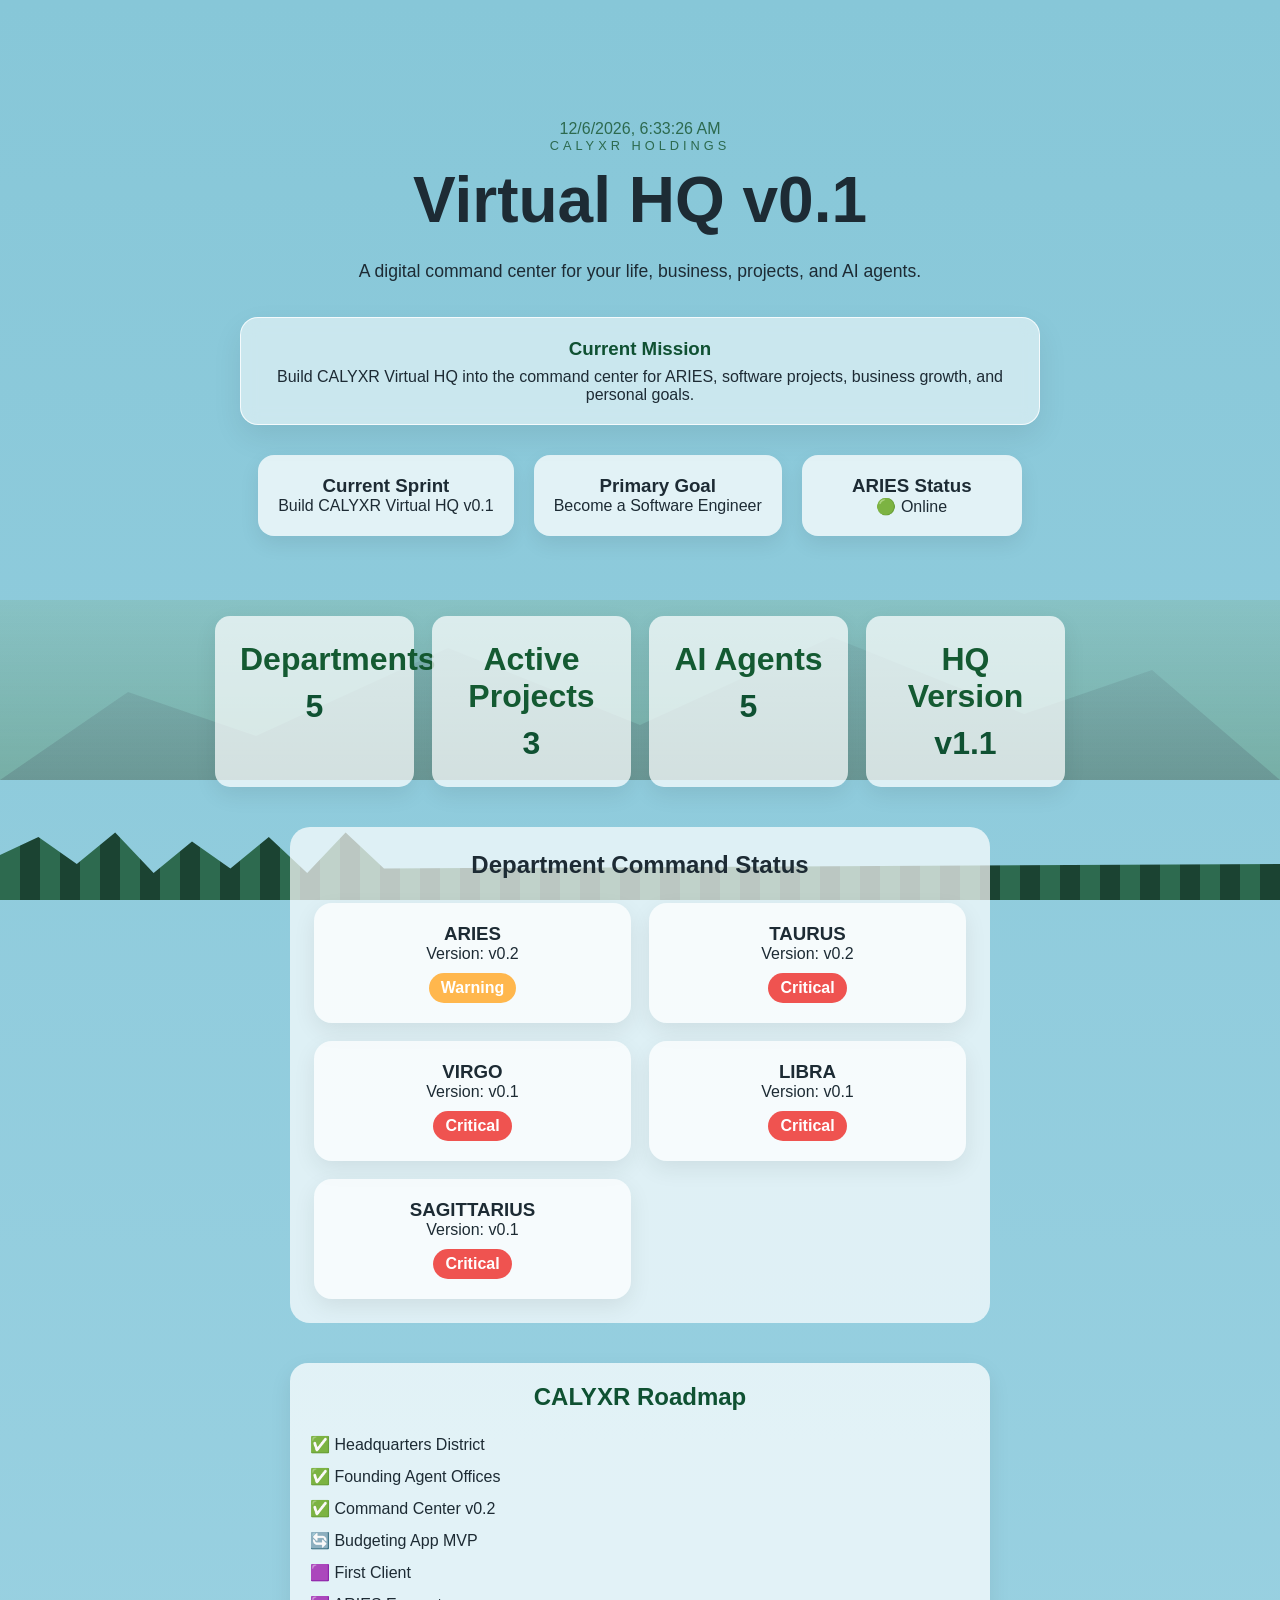
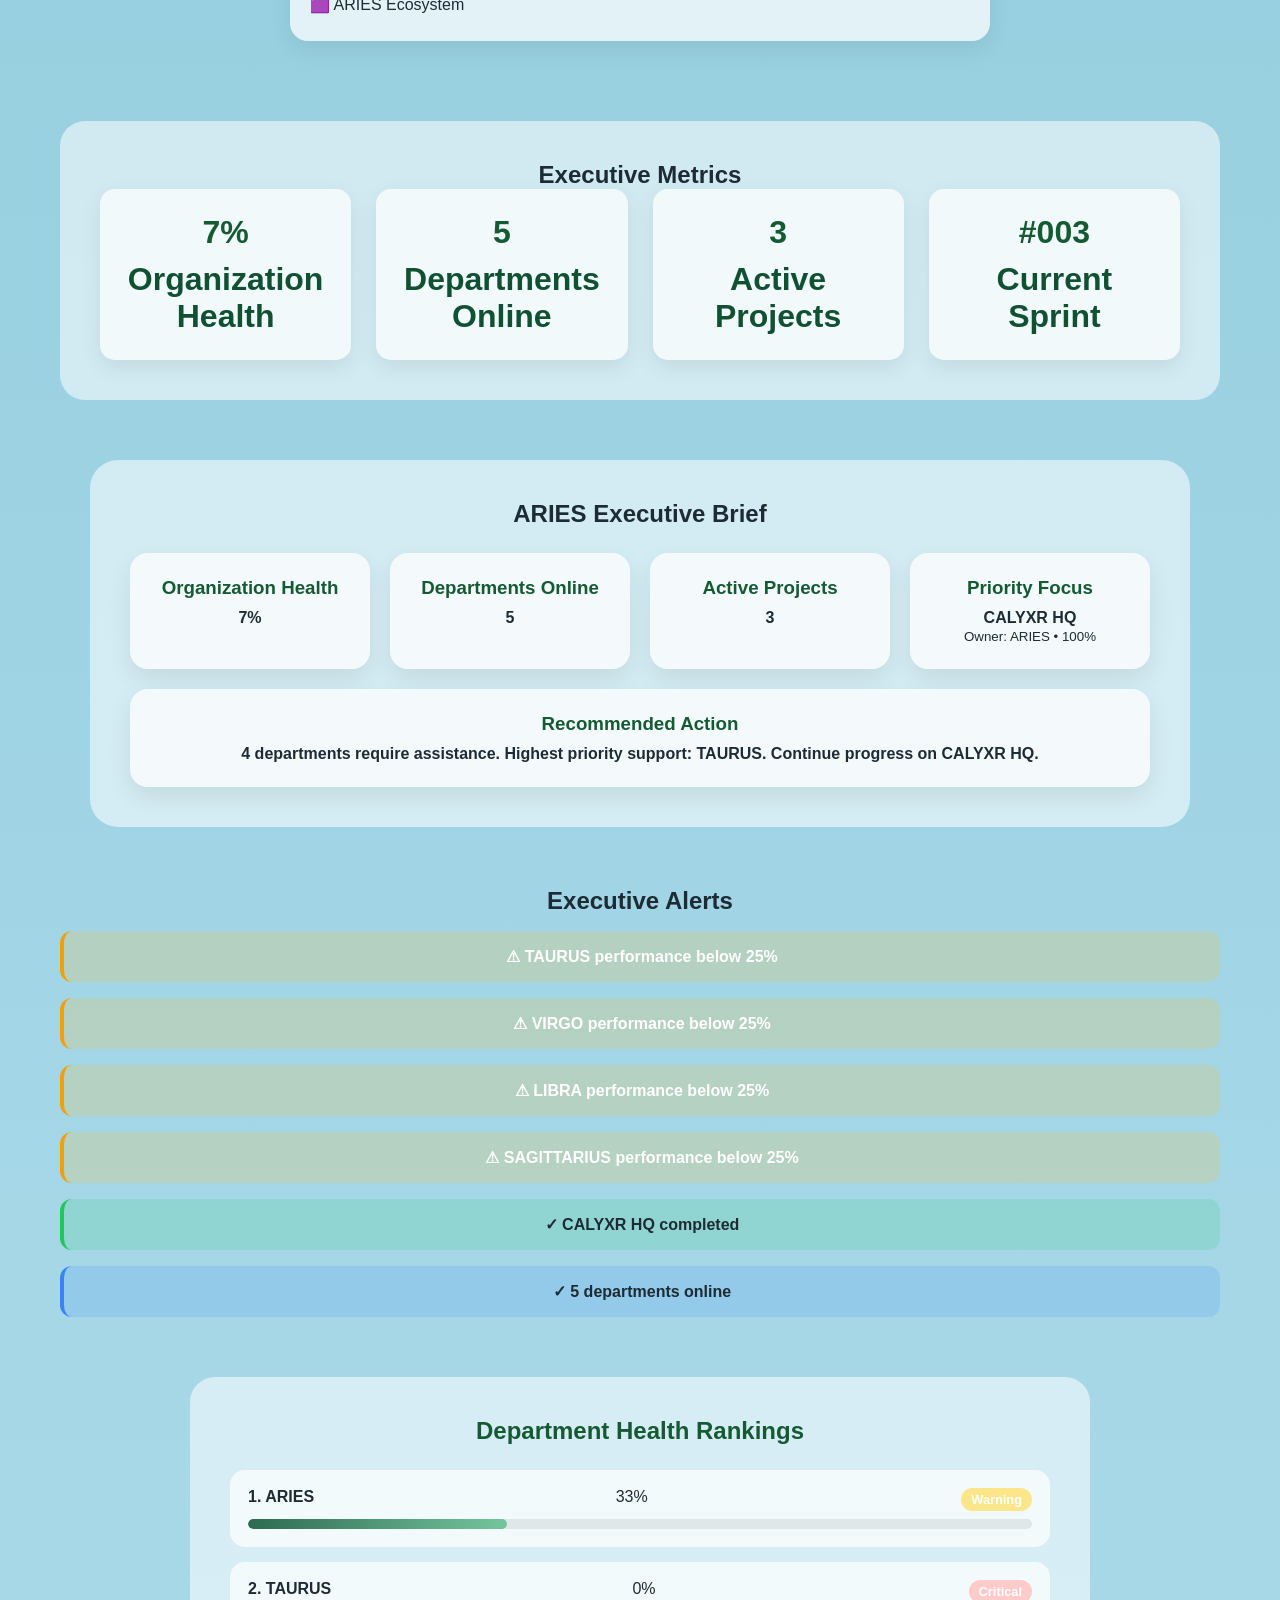
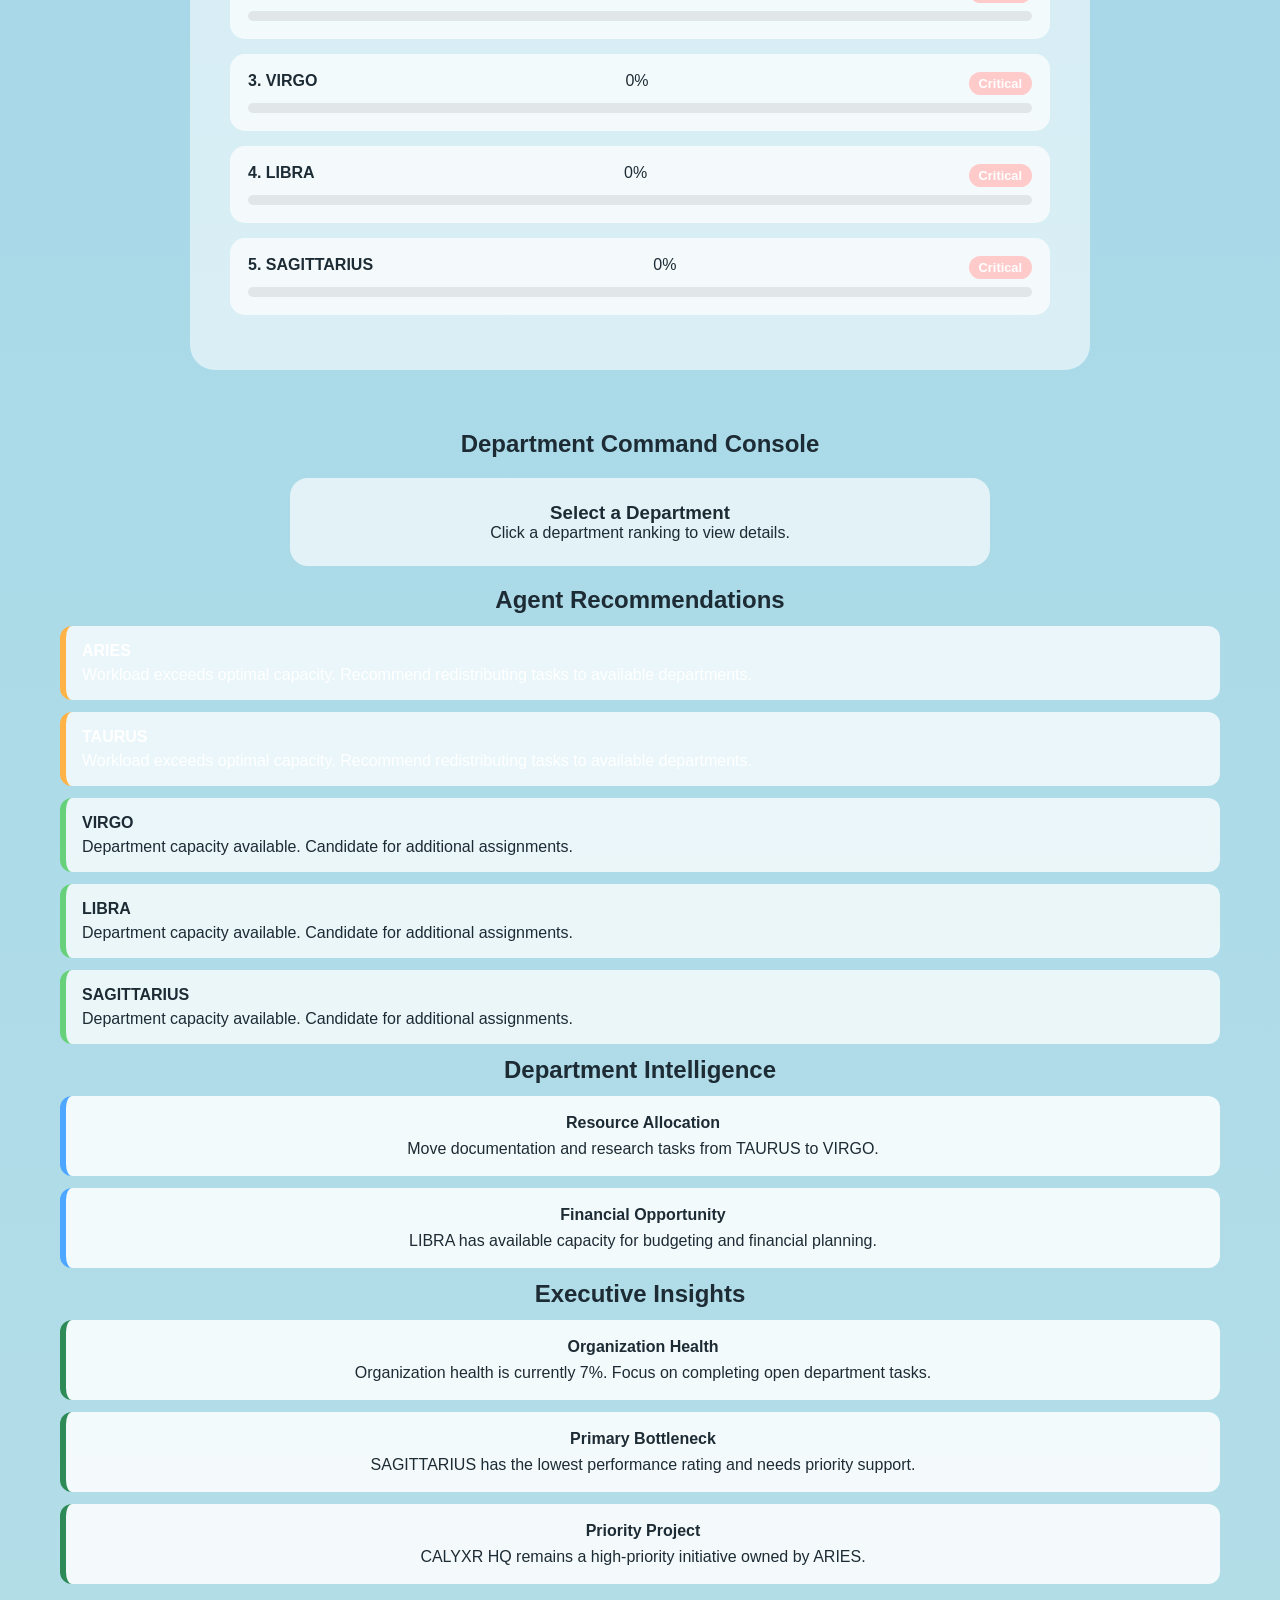
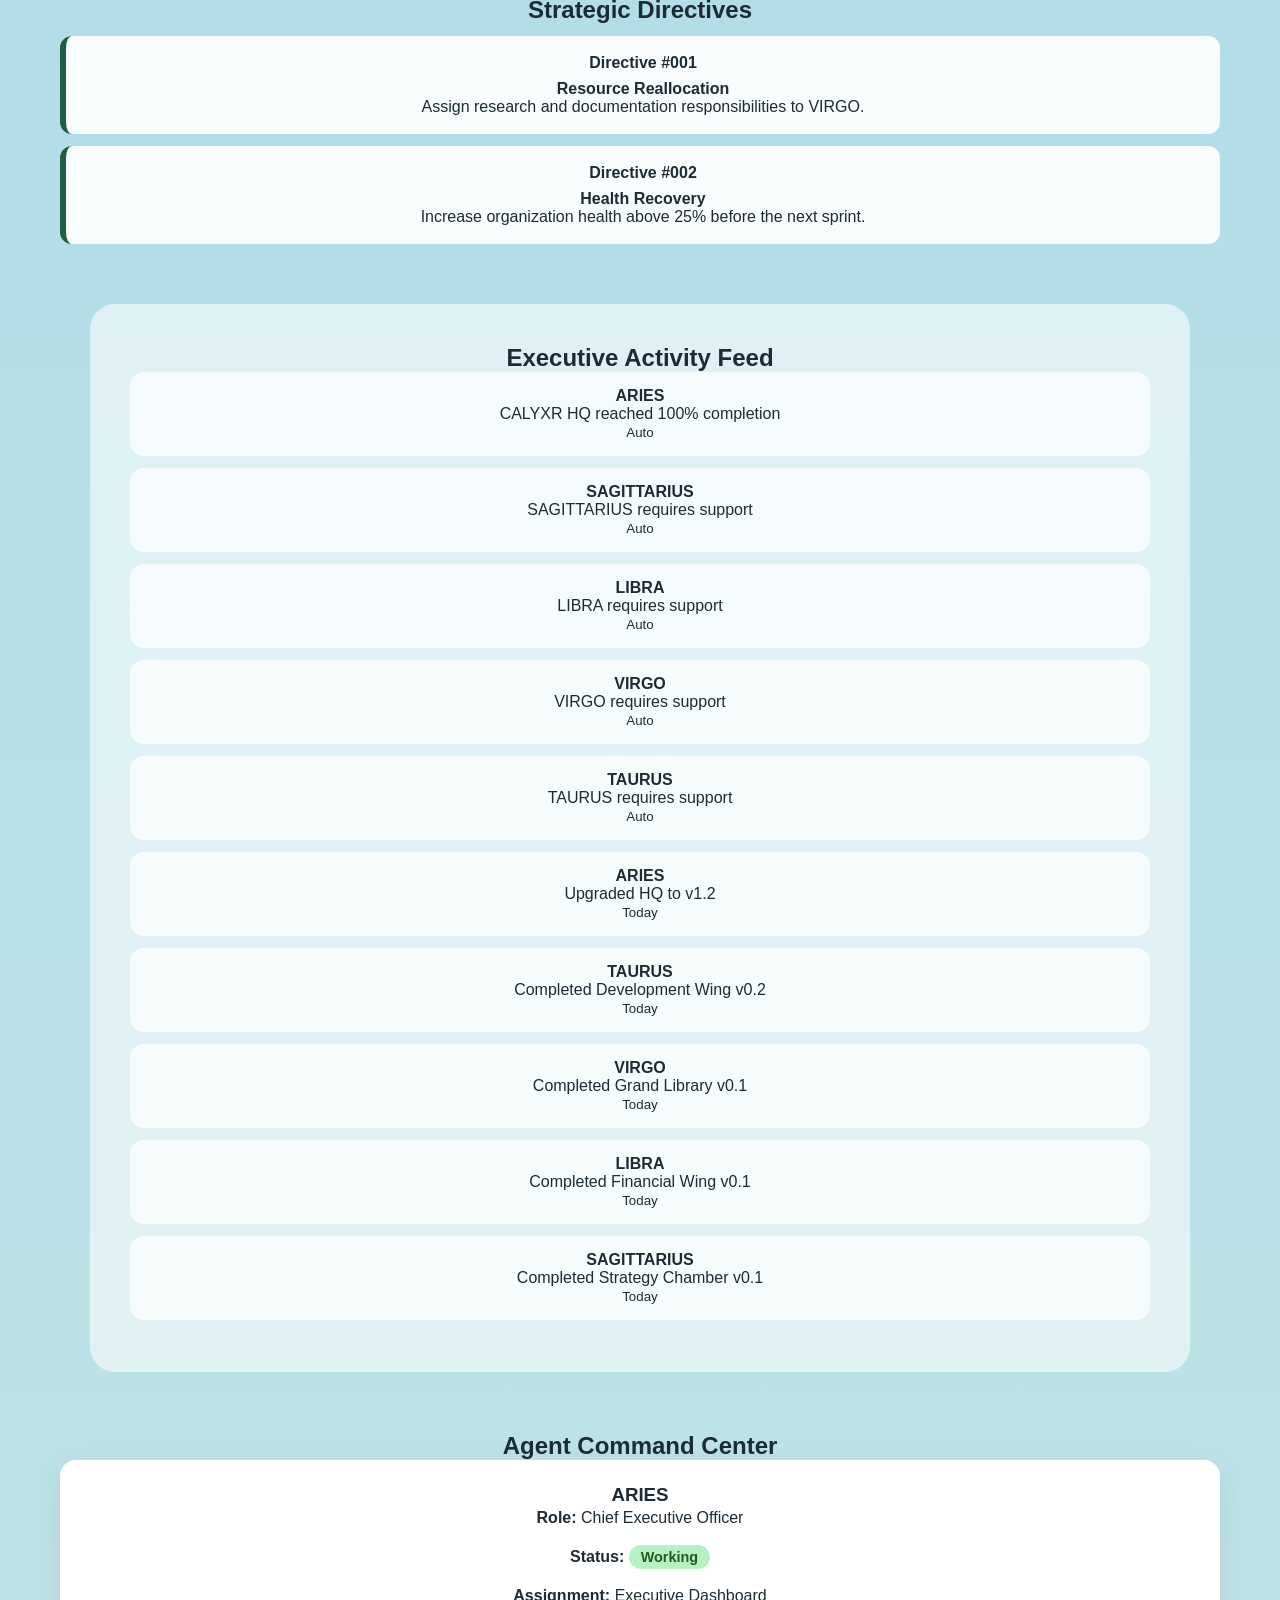
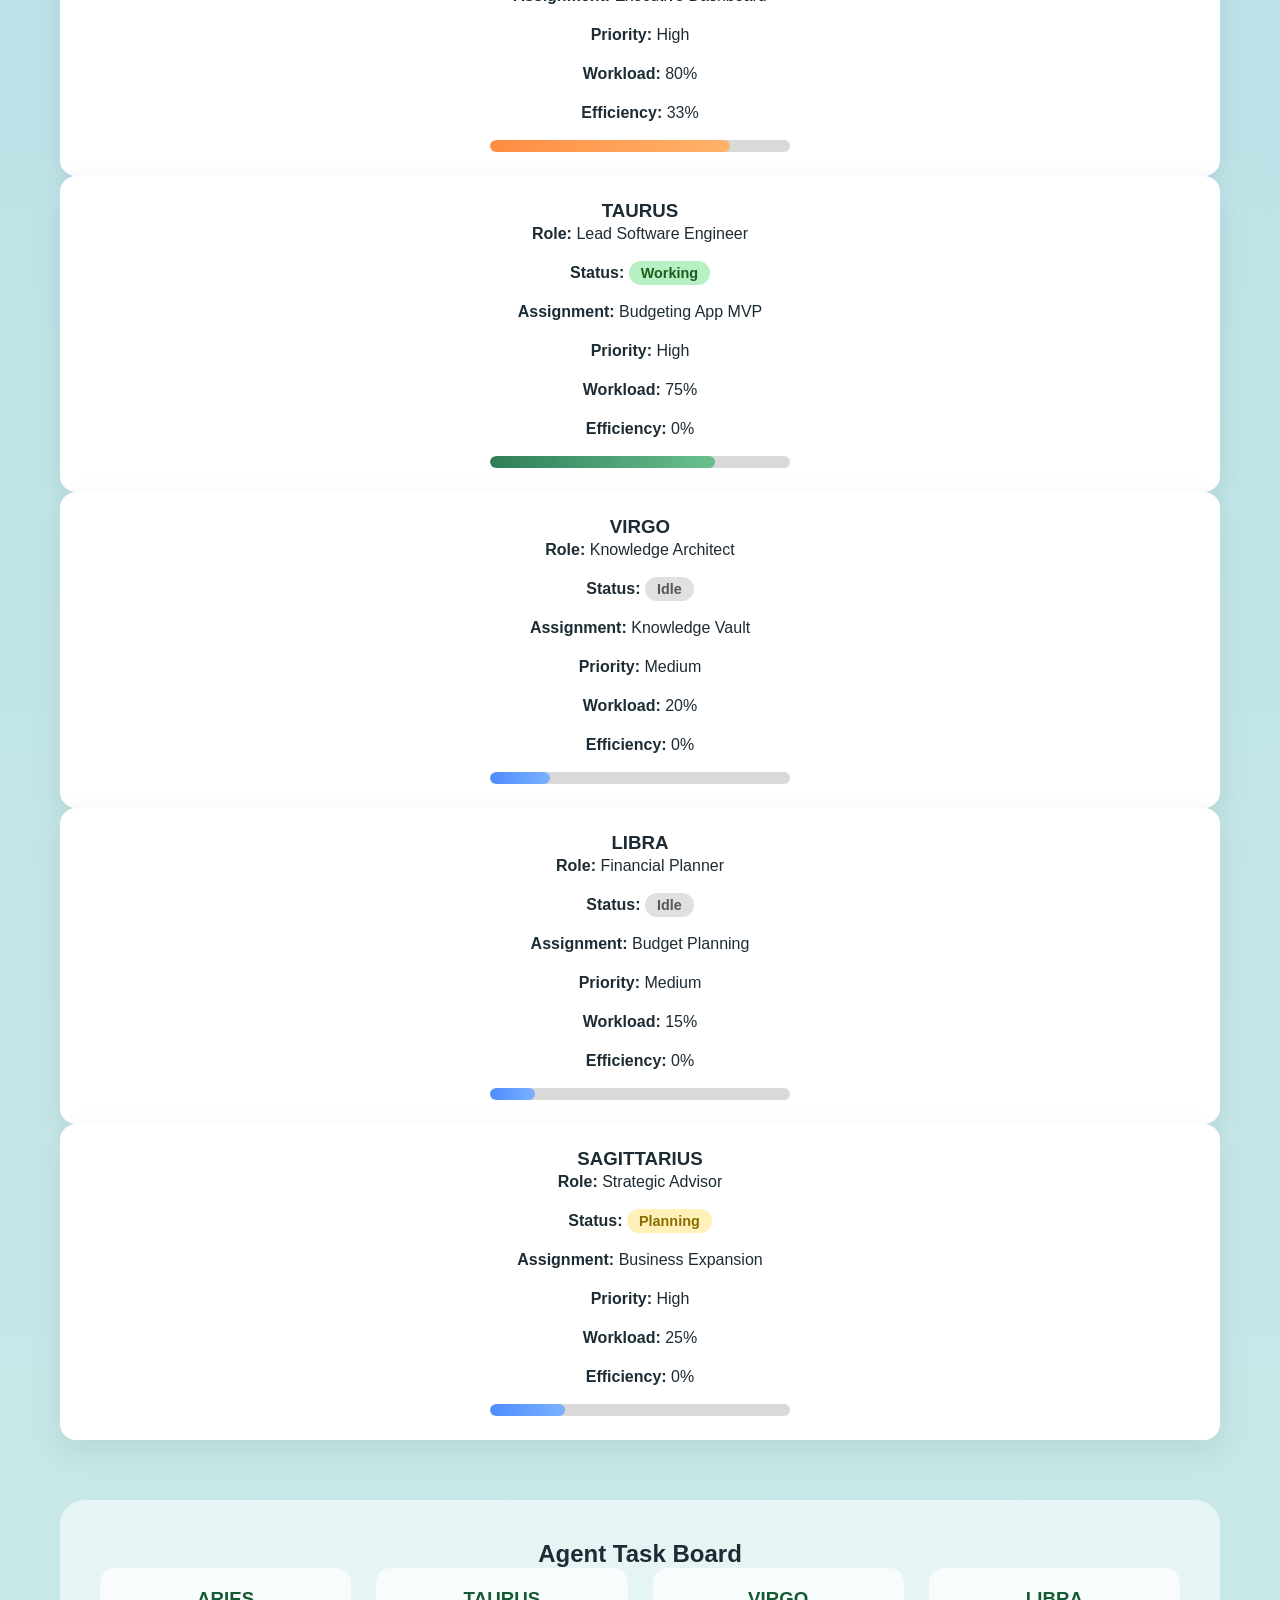
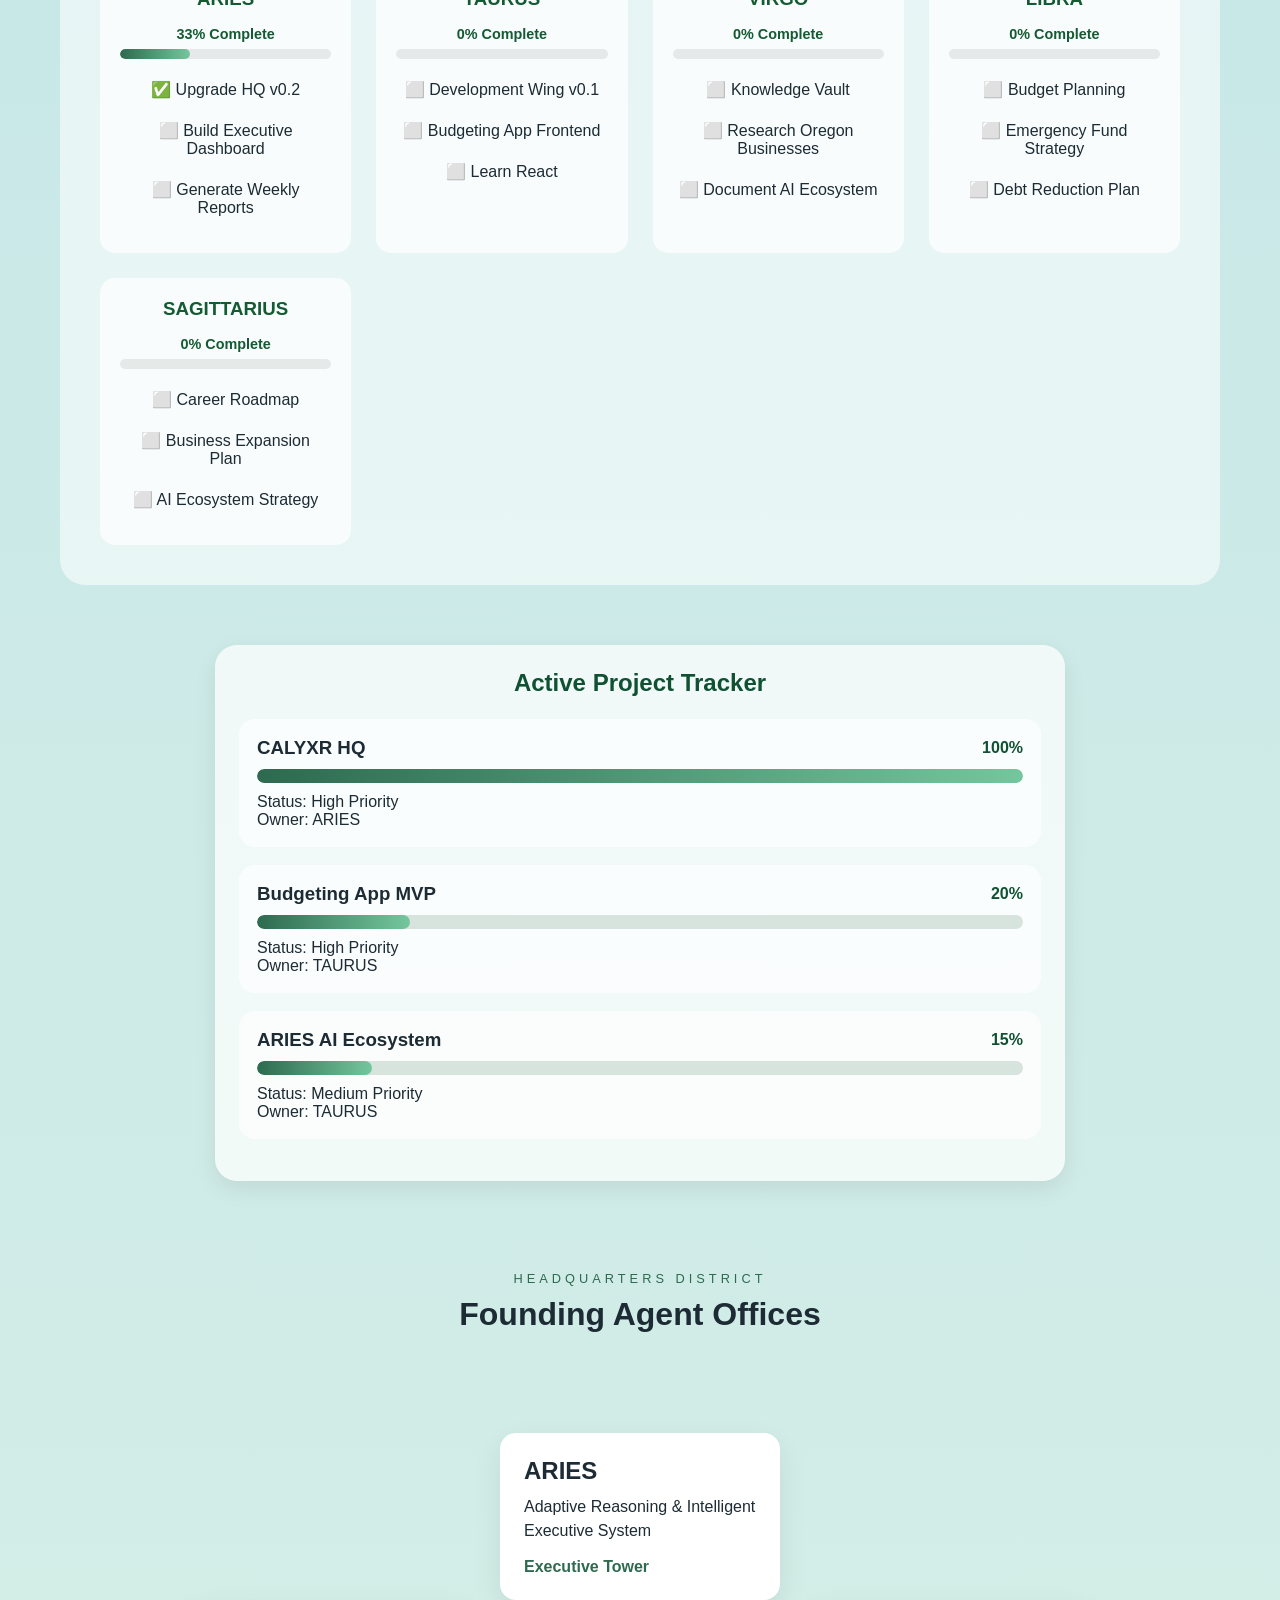
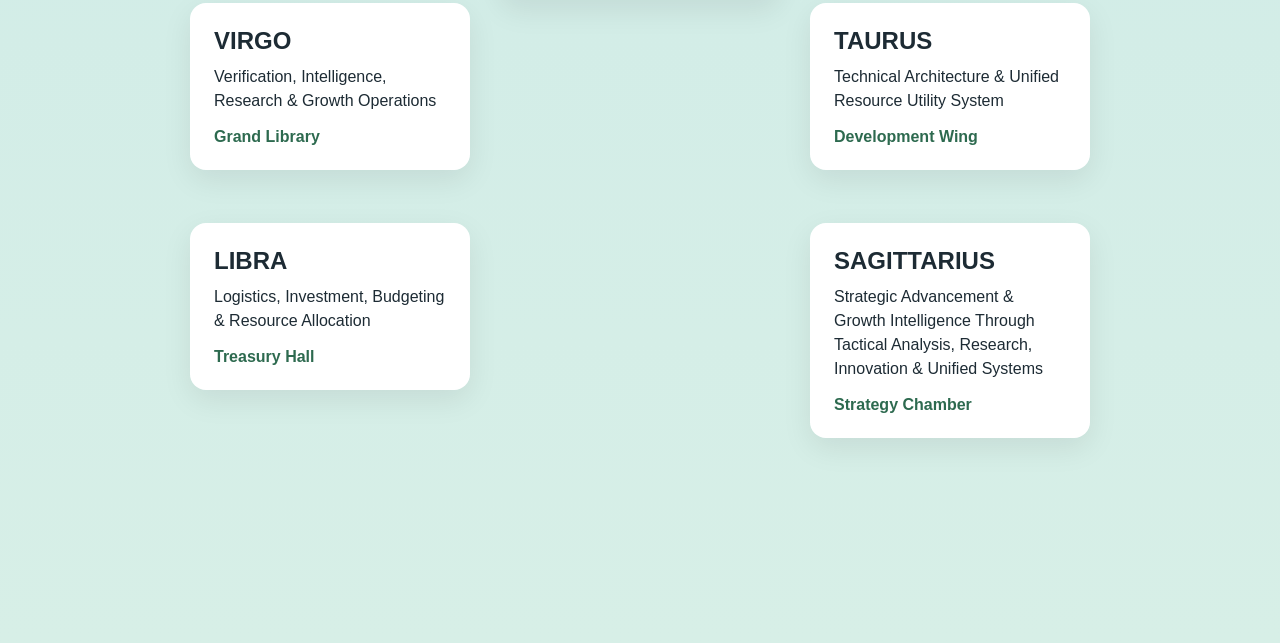
==== index.html @ 92bd0ed3 "Add Strategic Directives Engine v0.6.4" ====
<!DOCTYPE html>
<html lang="en">
    <head>
        <meta charset="UTF-8" />
        <meta name="viewport" content="width=device-width, initial-scale=1.0" />
        <title>CALYXR Virtual HQ</title>
        <link rel="stylesheet" href="style.css" />
    </head>
    <body>
        <main class="hq">
            <section class="hero">

                <div id="clock"></div>

                <div class="landscape">

                    <div class="mountains"></div>

                    <div class="campus-ground"></div>

                    <div class="forest"></div>

                </div>

                <p class="eyebrow">CALYXR HOLDINGS</p>
                <h1>Virtual HQ v0.1</h1>
                <p class="subtitle">A digital command center for your life, business, projects, and AI agents.</p>
                
                <div class="mission-panel">
                    <h3>Current Mission</h3>
                    <p>Build CALYXR Virtual HQ into the command center for ARIES, software projects, business growth, and personal goals.</p>
                </div>
                <section class="command-panel">

                    <div class="status-card">
                        <h3>Current Sprint</h3>
                        <p>Build CALYXR Virtual HQ v0.1</p>
                    </div>

                    <div class="status-card">
                        <h3>Primary Goal</h3>
                        <p>Become a Software Engineer</p>
                    </div>

                    <div class="status-card">
                        <h3>ARIES Status</h3>
                        <p>🟢 Online</p>
                    </div>

                </section>

                <section class="metrics-panel">

                    <div class="metric-card">
                        <h3>Departments</h3>
                        <p id="departments-count"></p>
                    </div>

                    <div class="metric-card">
                        <h3>Active Projects</h3>
                        <p id="projects-count"></p>
                    </div>

                    <div class="metric-card">
                        <h3>AI Agents</h3>
                        <p id="agents-count"></p>
                    </div>

                    <div class="metric-card">
                        <h3>HQ Version</h3>
                        <p id="hq-version"></p>
                    </div>

                </section>

                <section class="agent-status-board">

                    <h2>Department Command Status</h2>

                    <div class="department-status-grid" id="department-status-container"></div>

                </section>

                <section class="roadmap-panel">

                    <h2>CALYXR Roadmap</h2>

                    <ul id="roadmap-container"></ul>

                </section>

                <section class="executive-metrics">

                    <h2>Executive Metrics</h2>

                    <div id="metrics-container"></div>

                </section>

                <section class="executive-brief">
                    <h2>ARIES Executive Brief</h2>

                    <div id="executive-brief-container"></div>
                </section>

                <section class="panel">
                    <h2>Executive Alerts</h2>

                    <div id="alerts-container"></div>
                </section>

                <section class="department-rankings">
                    <h2>Department Health Rankings</h2>

                    <div id="rankings-container"></div>
                </section>

                <section class="panel">
                    <h2>Department Command Console</h2>

                    <div id="department-details">

                        <h3>Select a Department</h3>

                        <p>Click a department ranking to view details.</p>

                    </div>
                </section>

                <section class="panel">
                    <h2>Agent Recommendations</h2>
                    <div id="agent-recommendations-container"></div>
                </section>

                <section class="panel">
                    <h2>Department Intelligence</h2>

                    <div id="department-insights-container"></div>
                </section>

                <section class="panel">
                    <h2>Executive Insights</h2>

                    <div id="executive-insights-container"></div>
                </section>

                <section class="panel">
                    <h2>Strategic Directives</h2>

                    <div id="strategic-directives-container"></div>
                </section>

                <section class="activity-feed">
                    <h2>Executive Activity Feed</h2>
                    <div id="activity-container"></div>

                </section>

                <section class="agent-command-center">
                    <h2>Agent Command Center</h2>

                    <div id="agent-status-container"></div>
                </section>

                <section class="task-board">
                    <h2>Agent Task Board</h2>

                    <div id="task-container"></div>

                </section>
            </section>

            <section class="project-tracker">

                <h2>Active Project Tracker</h2>

                <div id="project-tracker-container"></div>

            </section>

            
            
            <section class="campus-title">
                <p class="eyebrow">HEADQUARTERS DISTRICT</p>
                <h2>Founding Agent Offices</h2>
            </section>

            <section class="campus-map">
                
                
                
                <a href="pages/aries.html" class="agent-card building aries tower">
                    <h2>ARIES</h2>
                    <p>Adaptive Reasoning & Intelligent Executive System</p>
                    <span>Executive Tower</span>
                </a>

                <a href="pages/taurus.html" class="agent-card building taurus dev-wing">
                    <h2>TAURUS</h2>
                    <p>Technical Architecture & Unified Resource Utility System</p>
                    <span>Development Wing</span>
                </a>

                <a href="pages/virgo.html" class="agent-card building virgo library">
                    <h2>VIRGO</h2>
                    <p>Verification, Intelligence, Research & Growth Operations</p>
                    <span>Grand Library</span>
                </a>

                <a href="pages/sagittarius.html" class="agent-card building sagittarius strategy">
                    <h2>SAGITTARIUS</h2>
                    <p>Strategic Advancement & Growth Intelligence Through Tactical Analysis, Research, Innovation & Unified Systems</p>
                    <span>Strategy Chamber</span>
                </a>

                <a href="pages/libra.html" class="agent-card building libra treasury">
                    <h2>LIBRA</h2>
                    <p>Logistics, Investment, Budgeting & Resource Allocation</p>
                    <span>Treasury Hall</span>
                </a>
            </section>
        </main>

        <script src="scripts/data.js"></script>
        <script src="script.js"></script>
    </body>
</html>
---- style.css ----
* {
  margin: 0;
  padding: 0;
  box-sizing: border-box;
}

body {
  font-family: Arial, Helvetica, sans-serif;
  min-height: 100vh;

  background: linear-gradient(
    180deg,
    #87c7d8 0%,
    #a7d8e8 30%,
    #d7efe7 100%
  );

  color: #1d2b34;
}

.hq {
  max-width: 1200px;
  margin: 0 auto;
  padding: 60px 20px;
}

.hero {
  text-align: center;
  margin-bottom: 60px;
}

.eyebrow {
  letter-spacing: 4px;
  font-size: 0.8rem;
  color: #2d6a4f;
  margin-bottom: 10px;
}

.hero h1 {
  font-size: 4rem;
  margin-bottom: 20px;
}

.subtitle {
  max-width: 700px;
  margin: auto;
  font-size: 1.1rem;
  line-height: 1.6;
}

.agent-grid {
  display: grid;
  grid-template-columns: repeat(auto-fit, minmax(250px, 1fr));
  gap: 24px;
}

.agent-card {
  background: white;
  border-radius: 16px;
  padding: 24px;

  box-shadow:
    0 10px 30px rgba(0,0,0,0.08);

  transition: all 0.25s ease;
}

.agent-card:hover {
  transform: translateY(-6px);
}

.agent-card h2 {
  margin-bottom: 10px;
}

.agent-card p {
  margin-bottom: 15px;
  line-height: 1.5;
}

.agent-card span {
  color: #2d6a4f;
  font-weight: bold;
}

.agent-card {
  text-decoration: none;
  color: inherit;
  cursor: pointer;
}

.agent-card:visited {
  color: inherit;
}

.agent-card:hover {
  transform: translateY(-8px);
  box-shadow: 0 14px 35px rgba(0, 0, 0, 0.12);
}

.mission-panel {
  max-width: 800px;
  margin: 32px auto 0;
  padding: 20px 24px;
  border-radius: 18px;
  background: rgba(255, 255, 255, 0.55);
  border: 1px solid rgba(255, 255, 255, 0.8);
  backdrop-filter: blur(8px);
  box-shadow: 0 12px 30px rgba(0, 0, 0, 0.08);
}

.mission-panel h3 {
  margin-bottom: 8px;
  color: #0f5132;
}

.campus-map {
  position: relative;
  min-height: 650px;
  max-width: 1000px;
  margin: 80px auto 120px;
  padding: 30px;
}

.building {
  position: absolute;
  width: 280px;
}

/* ARIES - top center */
.tower {
  top: 20px;
  left: 50%;
  transform: translateX(-50%);
}

/* VIRGO - middle left */
.library {
  top: 190px;
  left: 5%;
}

/* TAURUS - middle right */
.dev-wing {
  top: 190px;
  right: 5%;
}

/* LIBRA - bottom left */
.treasury {
  top: 410px;
  left: 5%;
}

/* SAGITTARIUS - bottom right */
.strategy {
  top: 410px;
  right: 5%;
}

.landscape {
  position: fixed;
  inset: 0;
  z-index: -1;
  overflow: hidden;
}

.mountains {
  position: absolute;
  bottom: 120px;
  width: 100%;
  height: 220px;

  background:
    linear-gradient(
      to top,
      rgba(85,110,120,0.35),
      rgba(85,110,120,0)
    );

  clip-path: polygon(
    0% 100%,
    10% 60%,
    20% 80%,
    35% 40%,
    50% 75%,
    65% 35%,
    80% 70%,
    90% 50%,
    100% 100%
  );
}

.forest {
  position: fixed;
  bottom: 0;
  width: 100%;
  height: 90px;

  background:
    repeating-linear-gradient(
      90deg,
      #2d6a4f 0px,
      #2d6a4f 20px,
      #1b4332 20px,
      #1b4332 40px
    );

  clip-path: polygon(
    0% 100%,
    0% 50%,
    3% 30%,
    6% 60%,
    9% 25%,
    12% 70%,
    15% 35%,
    18% 65%,
    21% 30%,
    24% 70%,
    27% 25%,
    30% 65%,
    100% 60%,
    100% 100%
  );
}

.campus-ground {
  position: absolute;
  bottom: 120px;
  left: 0;

  width: 100%;
  height: 180px;

  background:
    linear-gradient(
      to bottom,
      rgba(120,170,130,0.25),
      rgba(90,140,100,0.45)
    );

  z-index: -1;
}

.command-panel {
  display: flex;
  gap: 20px;
  justify-content: center;
  margin: 30px auto 80px;
  flex-wrap: wrap;
}

.status-card {
  background: rgba(255,255,255,0.75);
  padding: 20px;
  border-radius: 16px;
  min-width: 220px;
  text-align: center;

  box-shadow:
    0 8px 20px rgba(0,0,0,0.08);
}

#clock {
  margin-top: 20px;
  font-size: 1rem;
  color: #2d6a4f;
}

.agent-status-board {
  max-width: 700px;
  margin: 40px auto;
  padding: 24px;

  background: rgba(255,255,255,0.7);

  border-radius: 20px;

  text-align: center;
}

.agent-status-list {
  display: flex;
  flex-direction: column;
  gap: 12px;

  margin-top: 20px;
}

.campus-title {
  text-align: center;
  margin: 80px auto 40px;
  position: relative;
  z-index: 2;
}

.campus-title h2 {
  font-size: 2rem;
}

.office-grid {
  display: grid;
  grid-template-columns: repeat(auto-fit, minmax(260px, 1fr));
  gap: 24px;
  margin: 40px auto;
}

.office-card {
  background: rgba(255, 255, 255, 0.78);
  border-radius: 18px;
  padding: 24px;
  box-shadow: 0 12px 28px rgba(0,0,0,0.08);

  transition:
    transform 0.25s ease,
    box-shadow 0.25s ease;
}

.priority-card {
  border-left: 6px solid #145a32;
}

.office-card:hover {
    transform: translateY(-4px);

    box-shadow:
        0 10px 25px rgba(0,0,0,0.12);
}

.office-card h3 {
  margin-bottom: 14px;
  color: #0f5132;
}

.office-card ul {
  padding-left: 20px;
  line-height: 1.7;
}

.back-link {
  display: inline-block;
  margin-top: 40px 0 80px;
  color: #145a32;
  font-weight: 600;
  text-decoration: none;
}

.back-link:hover {
  text-decoration: underline;
}

.executive-grid {
  display: grid;
  grid-template-columns: repeat(
      auto-fit,
      minmax(320px, 1fr)
  );

  gap: 25px;

  max-width: 1200px;

  margin: 50px auto;
}

.tower-card {
  background: rgba(255,255,255,0.7);

  padding: 30px;

  border-radius: 24px;

  box-shadow: 0 5px 20px rgba(0,0,0,0.1);

  min-height: 280px;
    
  transition: transform 0.25s ease, box-shadow 0.25s ease;
}

.tower-card:hover {
  transform: translateY(-5px);
  box-shadow: 0 10px 25px rgba(0,0,0,0.12);
}

.tower-card h2 {
  color: #145a32;
  margin-bottom: 15px;
}

.tower-card ul {
  padding-left: 20px;
}

.tower-card li {
  margin-bottom: 8px;
}

.hero {
  padding-top: 40px;
}

.metrics-panel {
  display: grid;
  grid-template-columns: repeat(auto-fit, minmax(160px, 1fr));
  gap: 18px;
  max-width: 850px;
  margin: 30px auto;
}

.metric-card,
.department-status-card,
.roadmap-panel {
  background: rgba(255,255,255,0.72);
  border-radius: 18px;
  padding: 20px;
  text-align: center;
  box-shadow: 0 8px 22px rgba(0,0,0,0.08);
}

.metric-card p {
  font-size: 2rem;
  font-weight: bold;
  color: #0f5132;
}

.department-status-grid {
  display: grid;
  grid-template-columns: repeat(auto-fit, minmax(210px, 1fr));
  gap: 18px;
  margin-top: 24px;
}

.status {
  display: inline-block;
  margin-top: 10px;
  padding: 6px 12px;
  border-radius: 999px;
  font-weight: bold;
}

.status.online {
  background: rgba(40, 167, 69, 0.18);
  color: #0f5132;
}

.status.idle {
  background: rgba(255, 193, 7, 0.22);
  color: #7a5900;
}

.roadmap-panel {
  max-width: 700px;
  margin: 40px auto 80px;
  text-align: left;
}

.roadmap-panel h2 {
  text-align: center;
  margin-bottom: 18px;
  color: #0f5132;
}

.roadmap-panel ul {
  list-style: none;
  line-height: 2;
}

.project-tracker {
  max-width: 850px;
  margin: 40px auto 90px;
  padding: 24px;
  background: rgba(255,255,255,0.72);
  border-radius: 22px;
  box-shadow: 0 8px 22px rgba(0,0,0,0.08);
}

.project-tracker h2 {
  text-align: center;
  color: #0f5132;
  margin-bottom: 22px;
}

.project-card {
  background: rgba(255,255,255,0.65);
  padding: 18px;
  border-radius: 16px;
  margin-bottom: 18px;
}

.project-header {
  display: flex;
  justify-content: space-between;
  align-items: center;
  margin-bottom: 10px;
}

.project-header span {
  font-weight: bold;
  color: #0f5132;
}

.progress-bar {
  width: 100%;
  height: 14px;
  background: rgba(15,81,50,0.15);
  border-radius: 999px;
  overflow: hidden;
  margin-bottom: 10px;
}

.progress-fill {
  height: 100%;
  background: linear-gradient(90deg,#2d6a4f,#74c69d);
  border-radius: 999px;
}

.metrics-panel,
.agent-status-board,
.roadmap-panel,
.project-tracker,
.campus-title,
.campus-map {
  position: relative;
  z-index: 2;
}

.activity-feed {
    max-width: 1100px;
    margin: 60px auto;
    padding: 40px;
    background: rgba(255,255,255,.55);
    border-radius: 25px;
}

.activity-entry {
    padding: 15px;
    margin-bottom: 12px;
    background: rgba(255,255,255,.6);
    border-radius: 12px;
}

.activity-top {
    display: flex;
    justify-content: space-between;
    margin-bottom: 6px;
    font-weight: bold;
}

.activity-message {
    color: #2c3e50;
}

.task-board {
    max-width: 1200px;
    margin: 60px auto;
    padding: 40px;
    background: rgba(255,255,255,.55);
    border-radius: 25px;
}

#task-container {
    display: grid;
    grid-template-columns:
        repeat(auto-fit, minmax(250px, 1fr));
    gap: 25px;
}

.task-card {
    background: rgba(255,255,255,.7);
    padding: 20px;
    border-radius: 15px;
}

.task-card h3 {
    color: #145a32;
    margin-bottom: 15px;
}

.task-card ul {
    list-style: none;
    padding: 0;
}

.task-card li {
    margin-bottom: 10px;
}

.agent-progress {
    margin-bottom: 15px;
}

.agent-progress span {
    font-size: 0.9rem;
    font-weight: bold;
    color: #145a32;
}

.mini-progress-bar {
    width: 100%;
    height: 10px;
    background: rgba(0,0,0,.08);
    border-radius: 20px;
    margin-top: 6px;
    overflow: hidden;
}

.mini-progress-fill {
    height: 100%;
    background: linear-gradient(
        90deg,
        #2d6a4f,
        #74c69d
    );
    border-radius: 20px;
}

.executive-metrics {
    max-width: 1200px;
    margin: 60px auto;
    padding: 40px;
    background: rgba(255,255,255,.55);
    border-radius: 25px;
}

#metrics-container {
    display: grid;
    grid-template-columns:
        repeat(auto-fit, minmax(220px,1fr));
    gap: 25px;
}

.metric-card {
    background: rgba(255,255,255,.7);
    padding: 25px;
    border-radius: 15px;
    text-align: center;
}

.metric-card h3 {
    font-size: 2rem;
    color: #145a32;
    margin-bottom: 10px;
}

.department-rankings {
  max-width: 900px;
  margin: 60px auto;
  padding: 40px;
  background: rgba(255,255,255,.55);
  border-radius: 25px;
}

.department-rankings h2 {
  text-align: center;
  color: #145a32;
  margin-bottom: 25px;
}

.ranking-card {
  background: rgba(255,255,255,.7);
  padding: 18px;
  border-radius: 15px;
  margin-bottom: 15px;
}

.ranking-info {
  display: flex;
  justify-content: space-between;
  margin-bottom: 8px;
}

.task-item {
  cursor: pointer;
  padding: 6px;
  border-radius: 8px;
}

.task-item:hover {
  background: rgba(20, 90, 50, 0.08);
}

.activity-card {
  background: rgba(255,255,255,.7);
  padding: 15px 18px;
  border-radius: 14px;
  margin-bottom: 12px;
}

.activity-header {
  display: flex;
  justify-content: space-between;
  font-weight: bold;
  margin-bottom: 6px;
}

.activity-card p {
  margin: 0;
}

.agent-status-grid {
  display: grid;
  grid-template-columns: repeat(
    auto-fit,
    minmax(220px, 1fr)
  );
  gap: 20px;
}

.agent-status-card {
  background: rgba(255,255,255,.7);
  padding: 20px;
  border-radius: 16px;

  text-decoration: none;
  color: inherit;
  display: block;
  
  transition:
    transform .2s ease,
    box-shadow .2s ease;
}

.agent-status-card h3 {
  color: #145a32;
  margin-bottom: 10px;
}

.agent-status-card p {
  margin-bottom: 8px;
}

.agent-command-center {
  margin-bottom: 60px;
}

.agent-status-card:hover {
  transform: translateY(-4px);

  box-shadow:
    0 10px 25px
    rgba(0,0,0,.12);
}

.tower-card ul {
    padding-left: 20px;
    line-height: 1.8;
}

.department-links {
    margin-top: 40px;
}

.department-links h2 {
    color: #145a32;
    margin-bottom: 20px;
}

.department-grid {
  display: grid;
  grid-template-columns: repeat(2, 1fr);
  gap: 20px;
}

.department-button {
  display: flex;
  align-items: center;
  justify-content: center;

  min-height: 60px;

  background: rgba(255,255,255,.7);
  border-radius: 16px;

  text-decoration: none;
  color: #145a32;
  font-weight: bold;

  transition:
    transform .2s ease,
    box-shadow .2s ease;
}

.department-button:hover {
  transform: translateY(-4px);
  box-shadow: 0 10px 25px rgba(0,0,0,.12);
}

@media (max-width: 700px) {
  .department-grid {
    grid-template-columns: 1fr;
  }
}

.department-button {
    display: block;
    text-align: center;

    padding: 20px;

    background: rgba(255,255,255,.7);

    border-radius: 16px;

    text-decoration: none;

    color: #145a32;

    font-weight: bold;

    transition: .2s;
}

.department-button:hover {
    transform: translateY(-4px);

    box-shadow:
        0 10px 25px rgba(0,0,0,.12);
}

.profile-card {
    border-left: 6px solid #145a32;
}

.profile-section {
    margin-bottom: 12px;
    line-height: 1.5;
}

.profile-section strong {
    color: #145a32;
}

.tower-card p {
  line-height: 1.45;
  margin-bottom: 12px;
}

.department-link {
    transition:
        transform 0.2s ease,
        box-shadow 0.2s ease;
}

.department-link:hover {
    transform: translateY(-4px);

    box-shadow:
        0 10px 25px rgba(0,0,0,0.12);
}

.department-button {
    transition:
        transform .2s ease,
        box-shadow .2s ease;
}

.department-button:hover {
    transform: translateY(-4px);

    box-shadow:
        0 10px 25px rgba(0,0,0,.12);
}

.executive-brief {
  background: rgba(255, 255, 255, 0.55);
  border-radius: 28px;
  padding: 40px;
  margin: 60px auto;
  max-width: 1100px;
}

.executive-brief h2 {
  text-align: center;
  margin-bottom: 25px;
}

#executive-brief-container {
  display: grid;
  grid-template-columns: repeat(auto-fit, minmax(220px, 1fr));
  gap: 20px;
}

.brief-card {
  background: rgba(255, 255, 255, 0.75);
  border-radius: 18px;
  padding: 24px;
  text-align: center;
  box-shadow: 0 10px 25px rgba(0,0,0,0.08);
}

.brief-card h3 {
  color: #145a32;
  margin-bottom: 10px;
}

.brief-card p {
  font-weight: 600;
}

.wide-brief {
  grid-column: 1 / -1;
}

.status {
  padding: 6px 12px;
  border-radius: 999px;
  font-weight: 700;
}

.excellent {
  background: #4caf50;
  color: white;
}

.operational {
  background: #81c784;
  color: white;
}

.warning {
  background: #ffb74d;
  color: white;
}

.critical {
  background: #ef5350;
  color: white;
}

#alerts-container {
    display: flex;
    flex-direction: column;
    gap: 1rem;
    margin-top: 1rem;
}

.alert-card {
    padding: 1rem;
    border-radius: 12px;
    font-weight: 600;
}

.alert-card.warning {
    background: rgba(255, 190, 50, 0.20);
    border-left: 4px solid #f59e0b;
}

.alert-card.success {
    background: rgba(34, 197, 94, 0.15);
    border-left: 4px solid #22c55e;
}

.alert-card.info {
    background: rgba(59, 130, 246, 0.15);
    border-left: 4px solid #3b82f6;
}

.rank-badge {
  margin-left: 12px;
  padding: 4px 10px;
  border-radius: 999px;
  font-size: 0.8rem;
  font-weight: 700;
}

.rank-badge.excellent {
  background: #bbf7d0;
}

.rank-badge.operational {
  background: #d9f99d;
}

.rank-badge.warning {
  background: #fde68a;
}

.rank-badge.critical {
  background: #fecaca;
}

#department-details {
  background: rgba(255, 255, 255, 0.65);
  padding: 24px;
  border-radius: 18px;
  max-width: 700px;
  margin: 20px auto;
  text-align: center;
}

#department-details ul {
  display: inline-block;
  text-align: left;
  list-style-position: outside;
  padding-left: 24px;
  margin: 16px auto 0;
}

#department-details li {
  margin: 8px 0;
  line-height: 1.4;
}

.ranking-card.active {
  border: 3px solid #2e8b57;
  box-shadow: 0 0 20px rgba(46, 139, 87, 0.4);
  transform: translateY(-2px);
}

.agent-status-chip {
    padding: 4px 12px;
    border-radius: 999px;
    font-size: 0.9rem;
    font-weight: 700;
}

.agent-status-chip.working {
    background: #b7f0c3;
    color: #1b5e20;
}

.agent-status-chip.planning {
    background: #fff1b8;
    color: #8a6d00;
}

.agent-status-chip.idle {
    background: #e0e0e0;
    color: #555;
}

.workload-bar {
  width: 300px;
  height: 12px;
  margin: 10px auto 0;
  background: #d9d9d9;
  border-radius: 999px;
  overflow: hidden;
}

.workload-fill {
  height: 100%;
  border-radius: 999px;
}

.workload-low {
  background: linear-gradient(90deg, #4d8cff, #7bb1ff);
}

.workload-normal {
  background: linear-gradient(90deg, #2f7d57, #68c08f);
}

.workload-heavy {
  background: linear-gradient(90deg, #ff8c42, #ffb36b);
}

.recommendation-card {
    margin: 12px 0;
    padding: 16px;

    border-radius: 12px;

    background: rgba(255,255,255,0.75);

    backdrop-filter: blur(6px);

    text-align: left;

    transition: transform 0.2s ease;
}

.recommendation-card:hover {
    transform: translateY(-2px);
}

.recommendation-card h4 {
    margin-bottom: 6px;
}

.recommendation-card.warning {
    border-left: 6px solid #ffb347;
}

.recommendation-card.opportunity {
    border-left: 6px solid #66d17a;
}

.intelligence-card {

    margin: 12px 0;
    padding: 18px;

    border-radius: 12px;

    background: rgba(255,255,255,0.85);

    border-left: 6px solid #4da6ff;

    backdrop-filter: blur(6px);
}

.intelligence-card h4 {
    margin-bottom: 8px;
}

.executive-insight-card {
    margin: 12px 0;
    padding: 18px;
    border-radius: 12px;
    background: rgba(255,255,255,0.85);
    border-left: 6px solid #2e8b57;
    backdrop-filter: blur(6px);
}

.executive-insight-card h4 {
    margin-bottom: 8px;
}

.directive-card {
    margin: 12px 0;
    padding: 18px;
    border-radius: 12px;
    border-left: 6px solid #1f5f3f;
    background: rgba(255,255,255,0.9);
}

.directive-card h4 {
    margin-bottom: 8px;
}
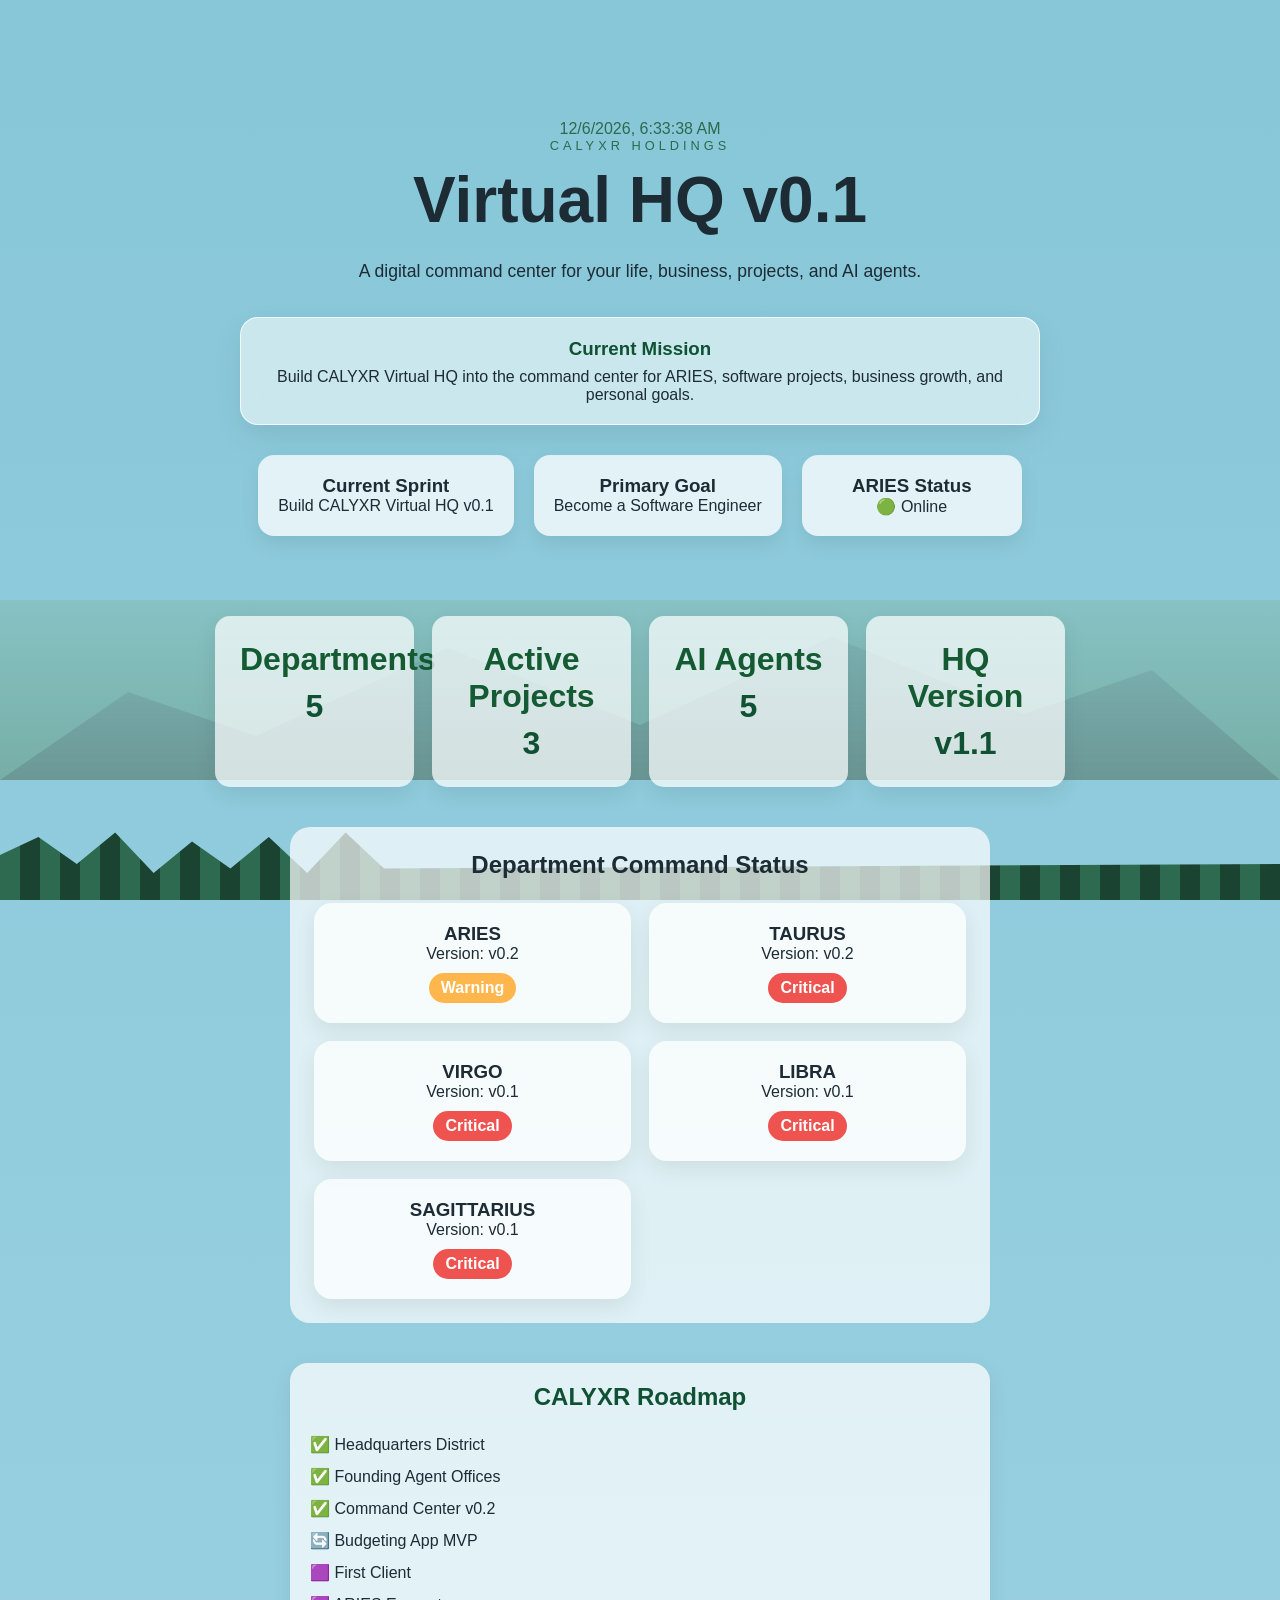
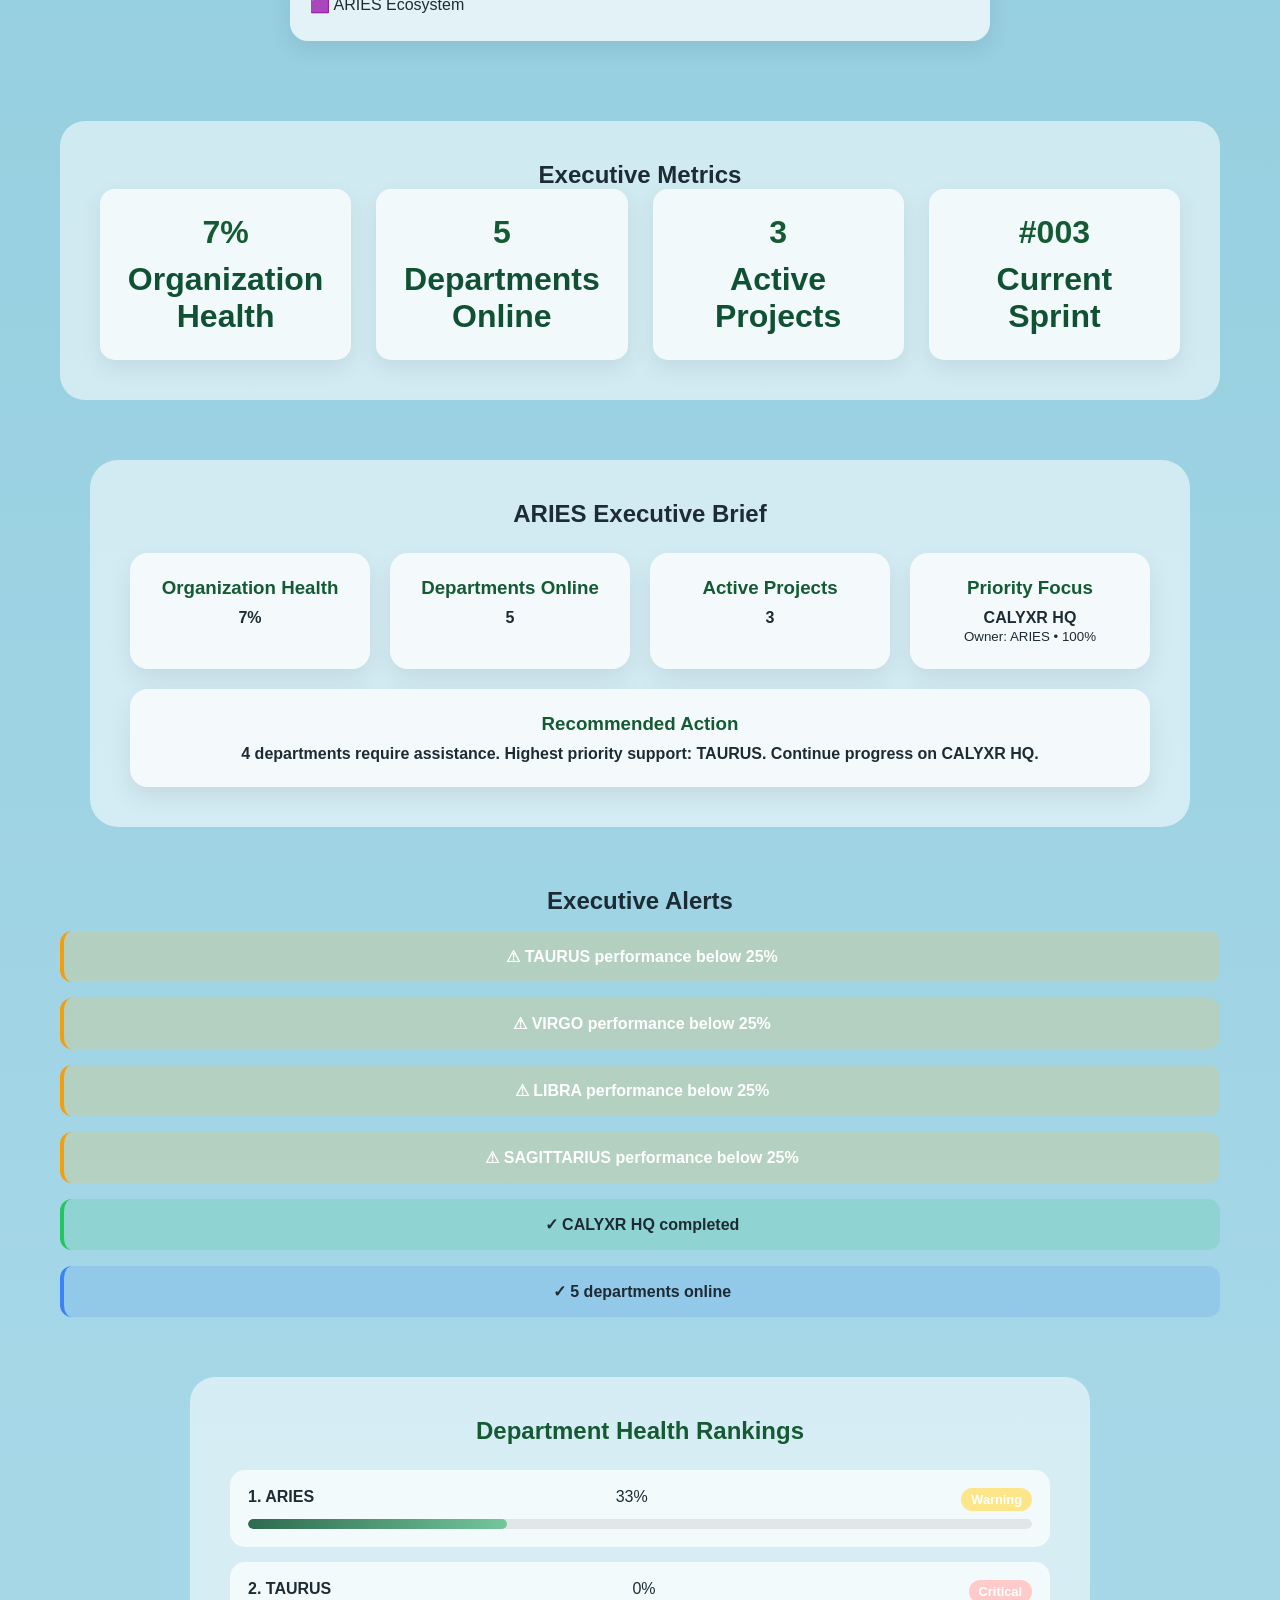
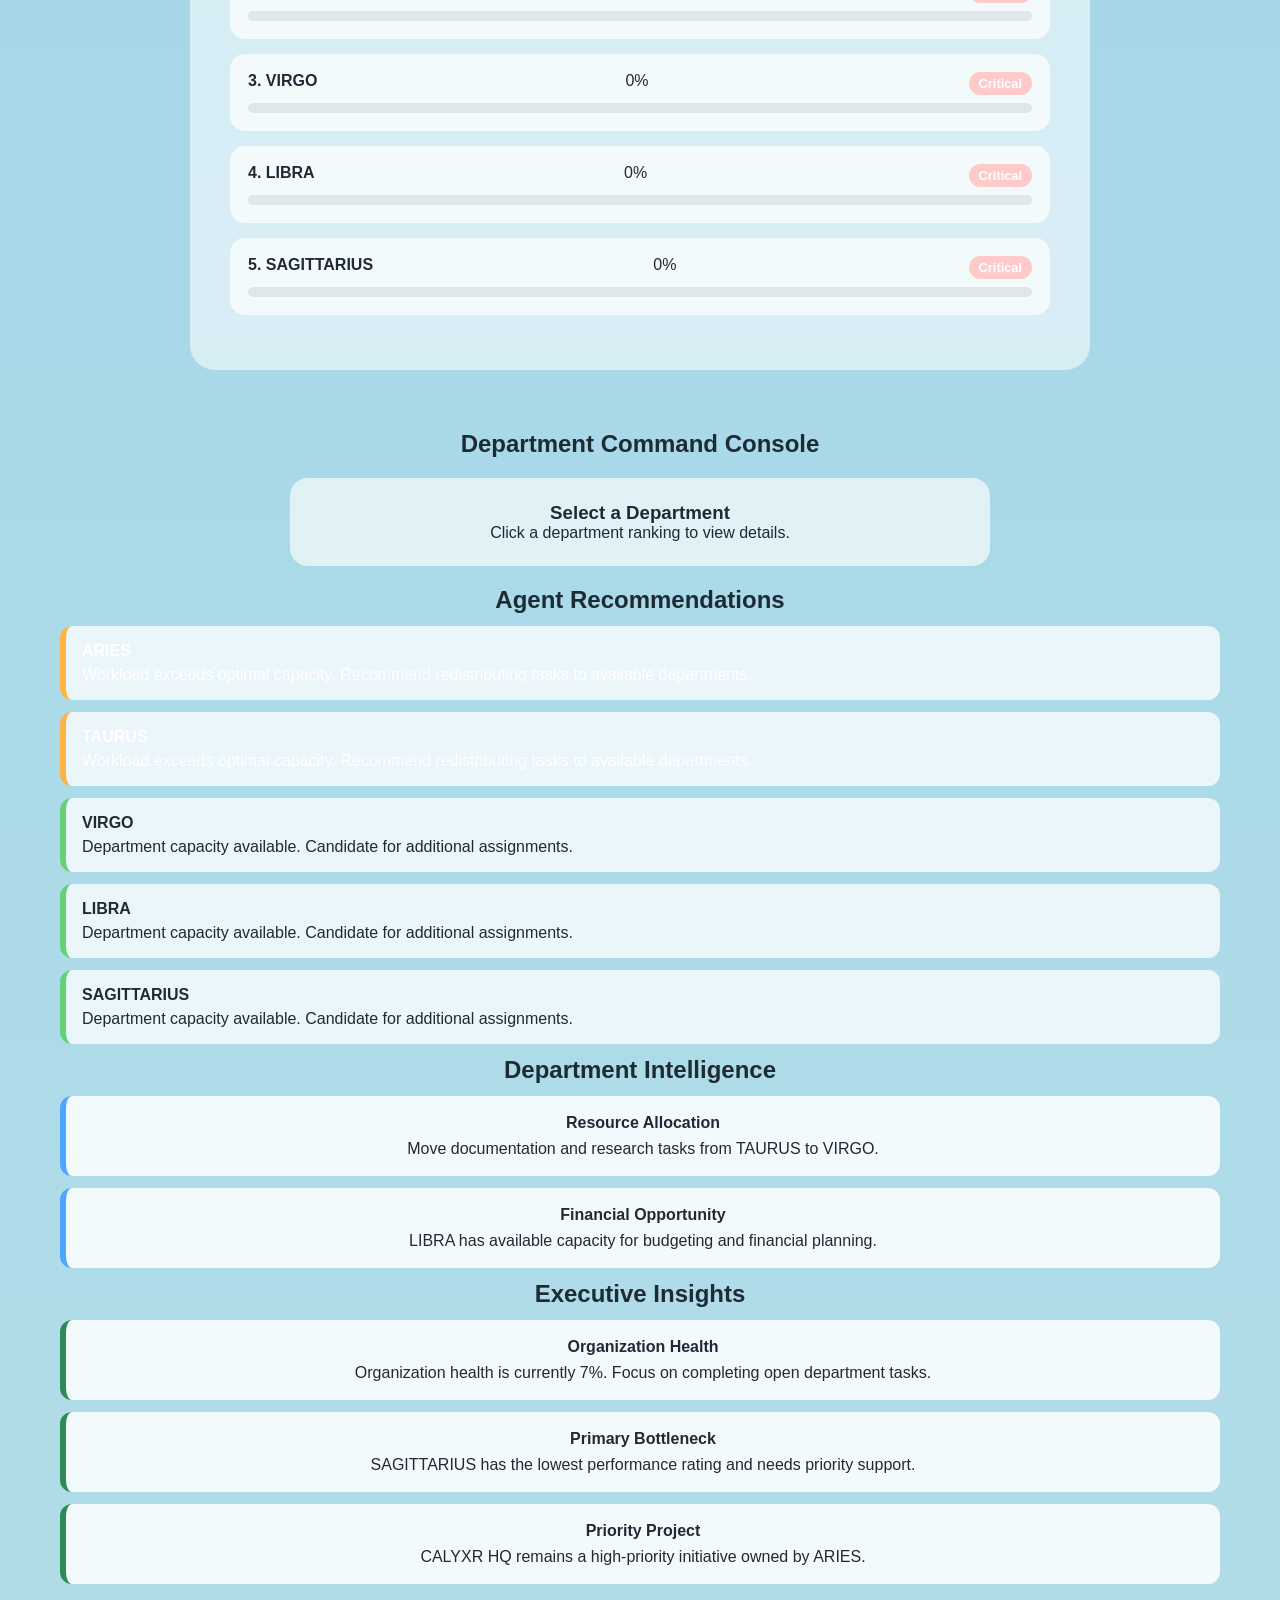
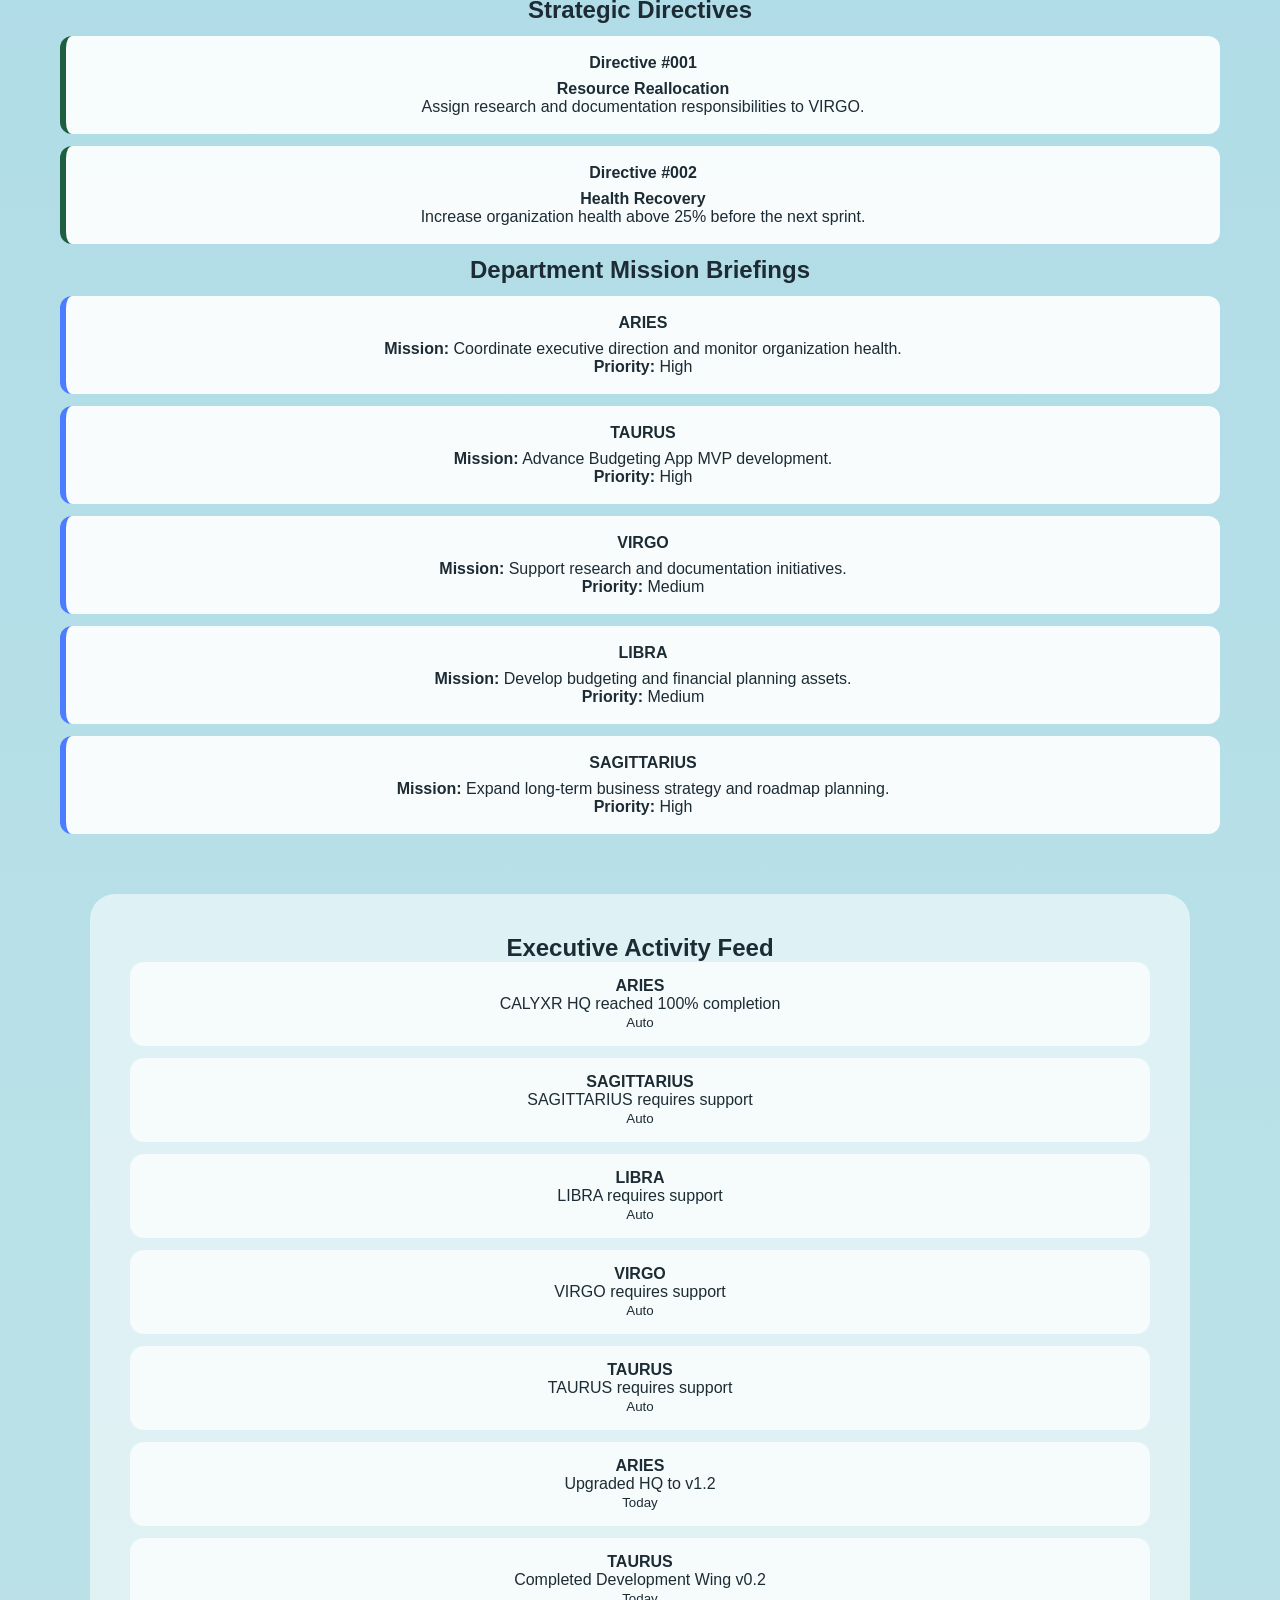
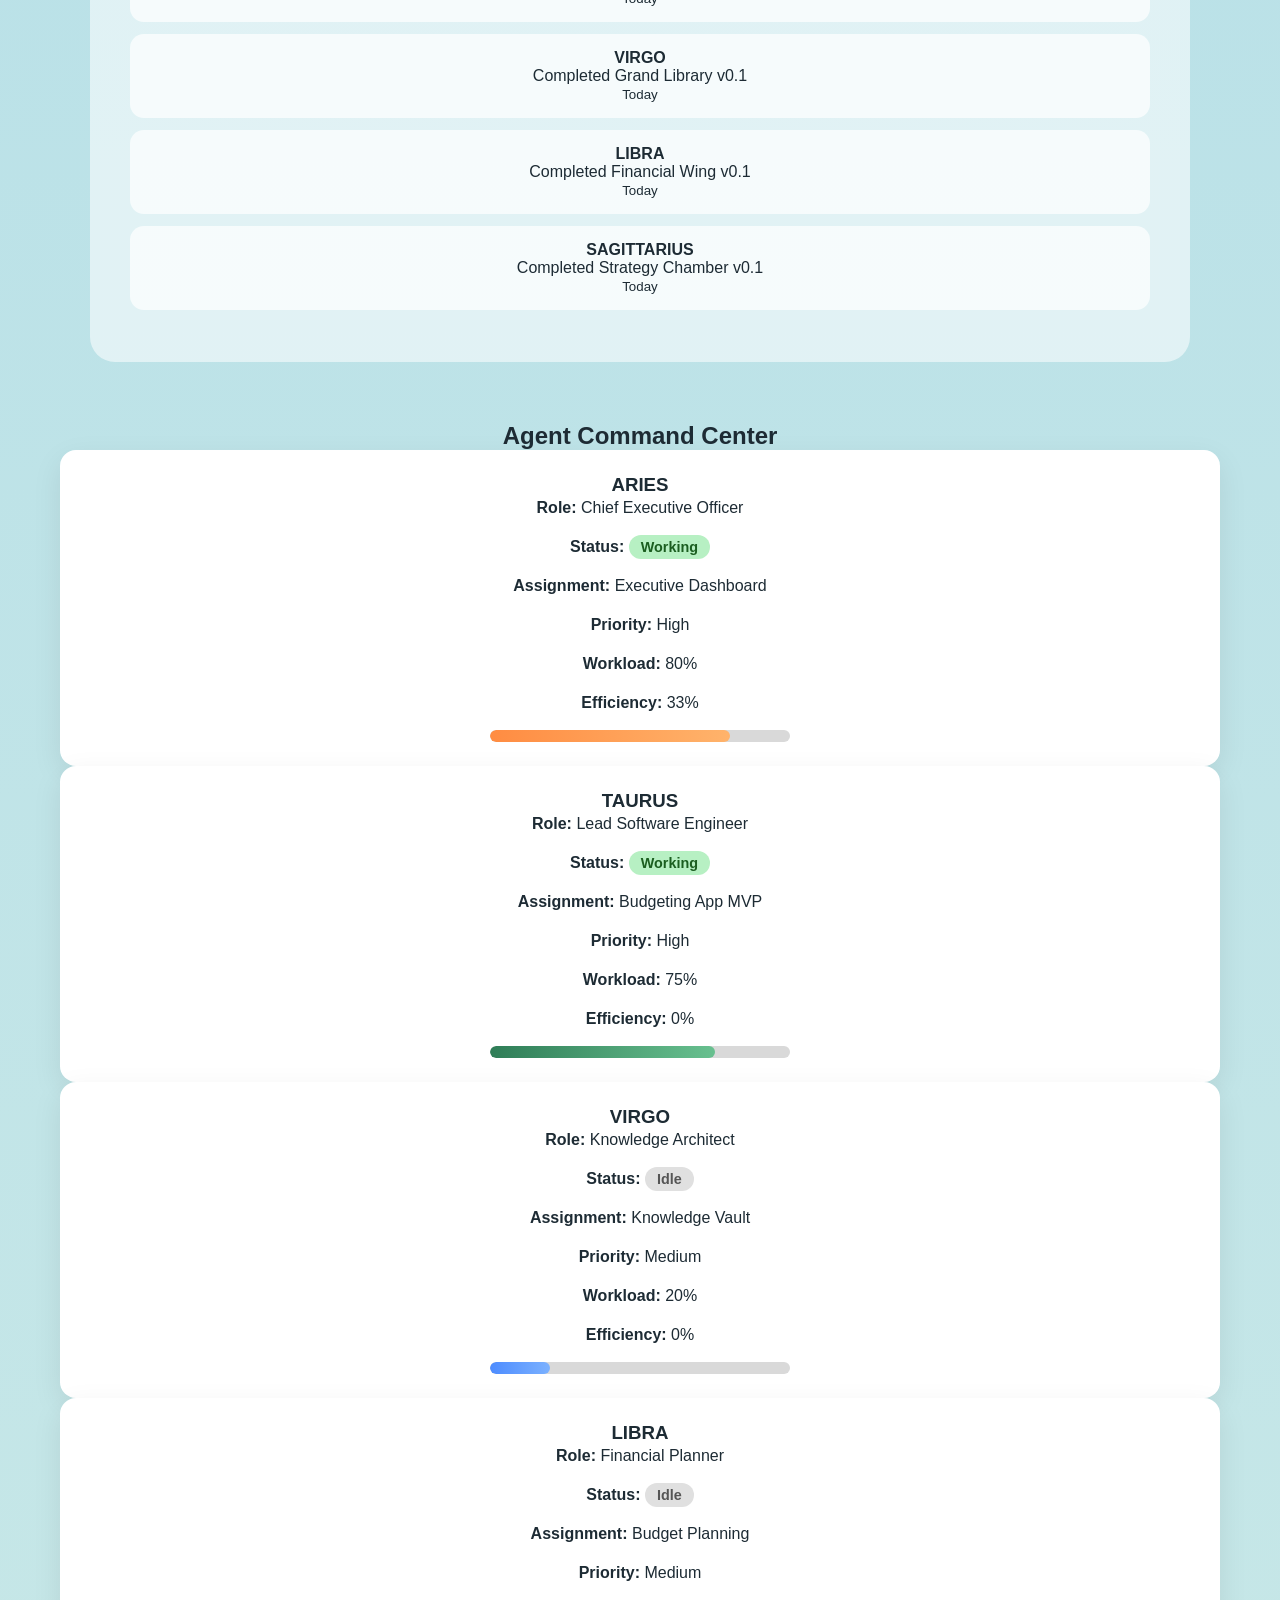
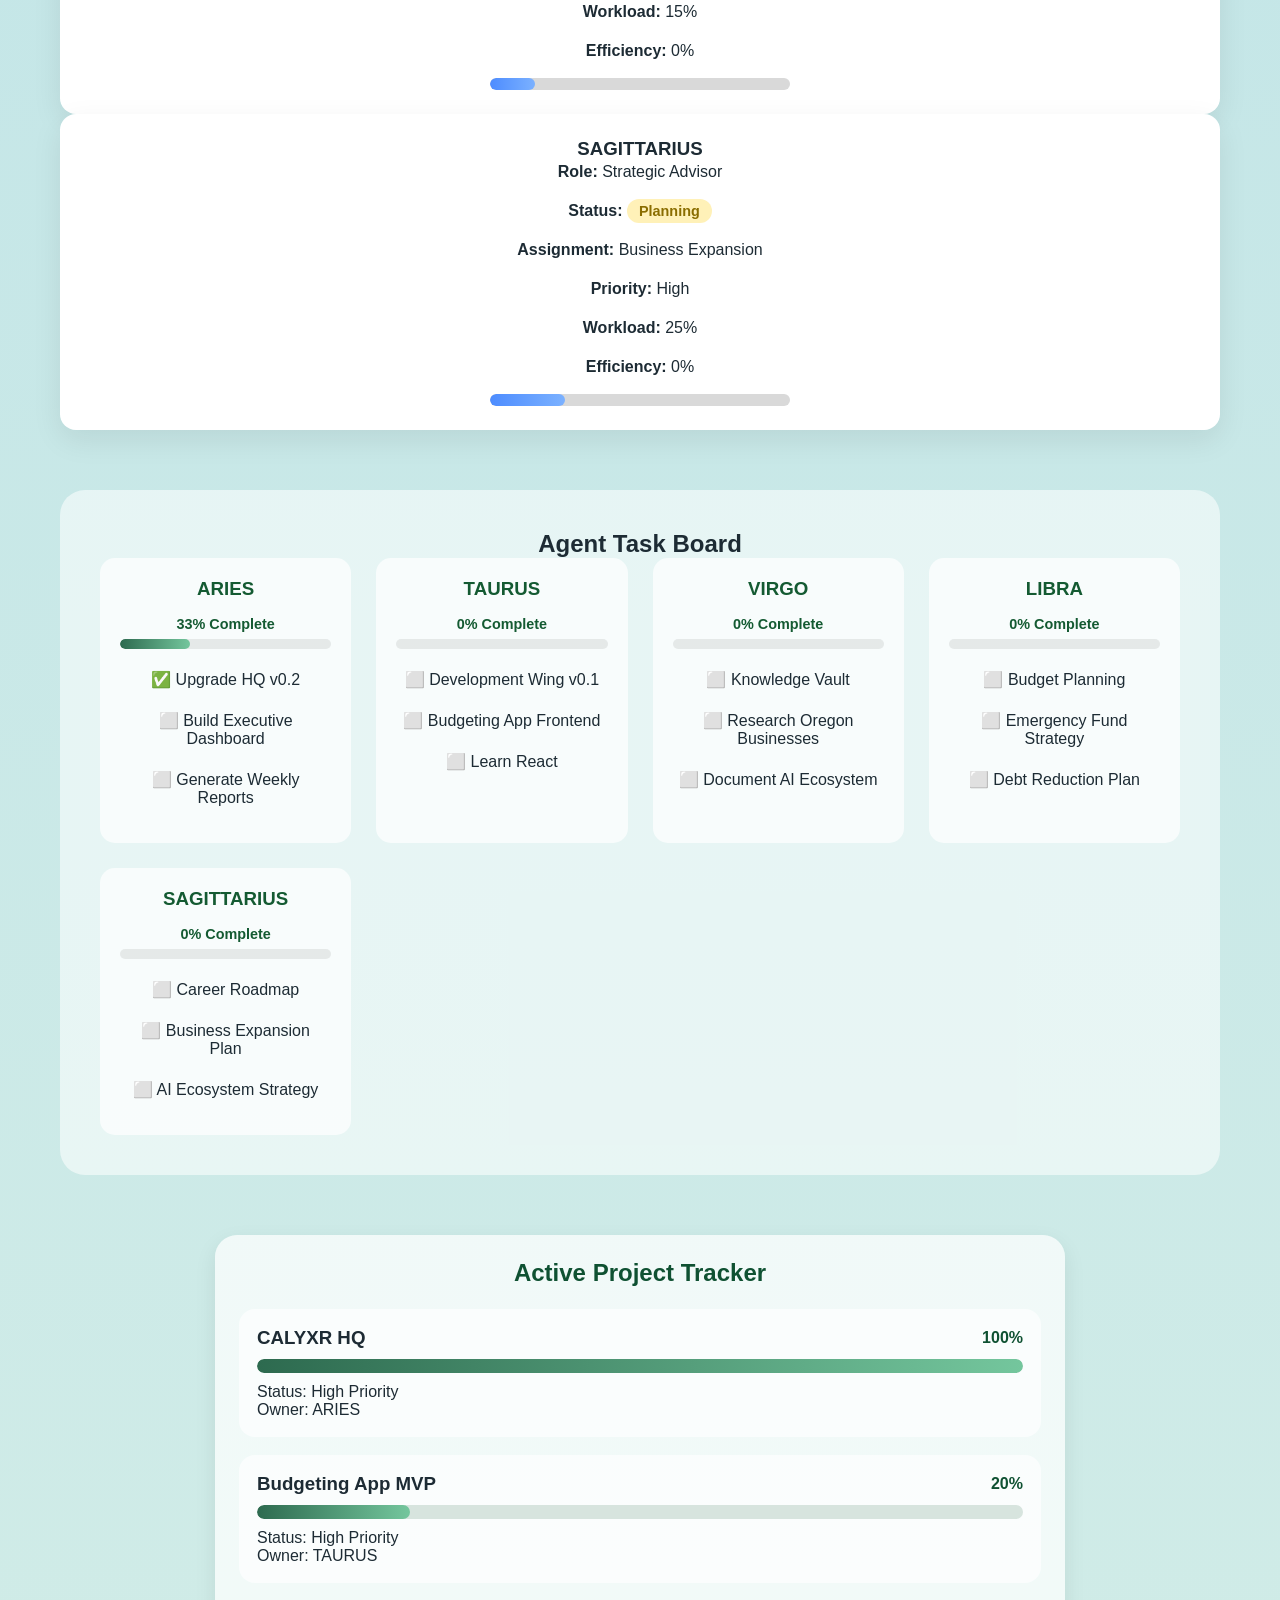
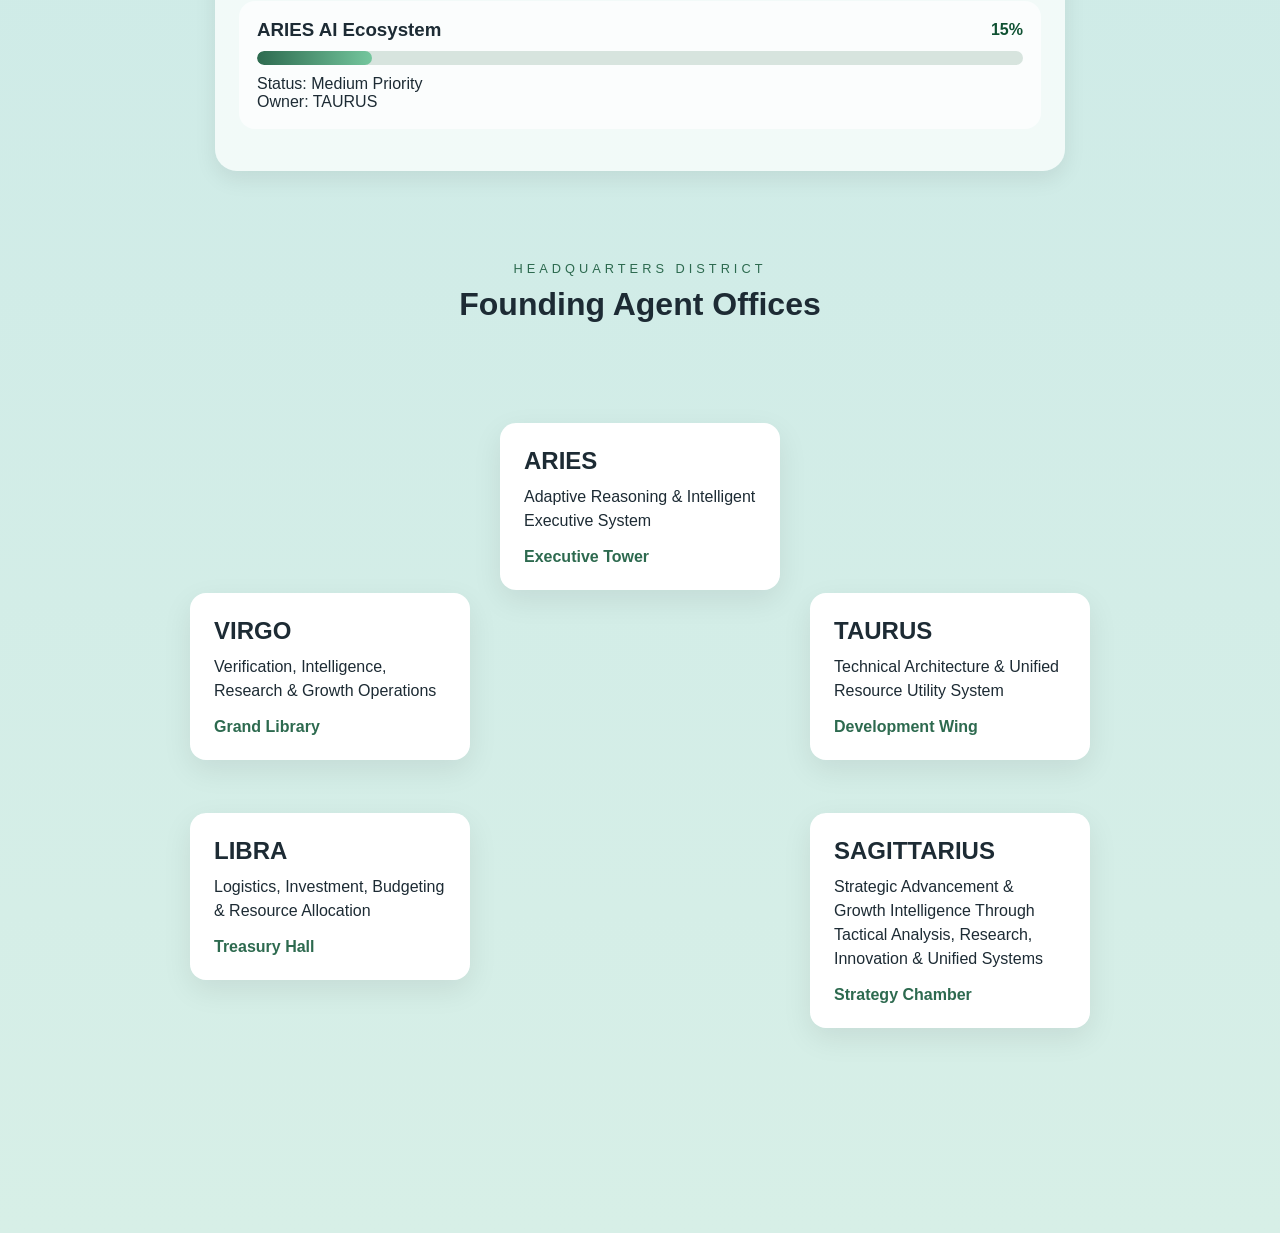
==== commit 48c04ae9: "Complete Department Mission Briefings v0.7.0" ====
--- a/index.html
+++ b/index.html
@@ -150,6 +150,12 @@
                     <div id="strategic-directives-container"></div>
                 </section>
 
+                <section class="panel">
+                    <h2>Department Mission Briefings</h2>
+
+                    <div id="mission-briefings-container"></div>
+                </section>
+
                 <section class="activity-feed">
                     <h2>Executive Activity Feed</h2>
                     <div id="activity-container"></div>
--- a/style.css
+++ b/style.css
@@ -1127,4 +1127,22 @@
 
 .directive-card h4 {
     margin-bottom: 8px;
+}
+
+.mission-card {
+
+    margin: 12px 0;
+    padding: 18px;
+
+    border-radius: 12px;
+
+    background:
+        rgba(255,255,255,0.9);
+
+    border-left:
+        6px solid #4c7cff;
+}
+
+.mission-card h4 {
+    margin-bottom: 8px;
 }
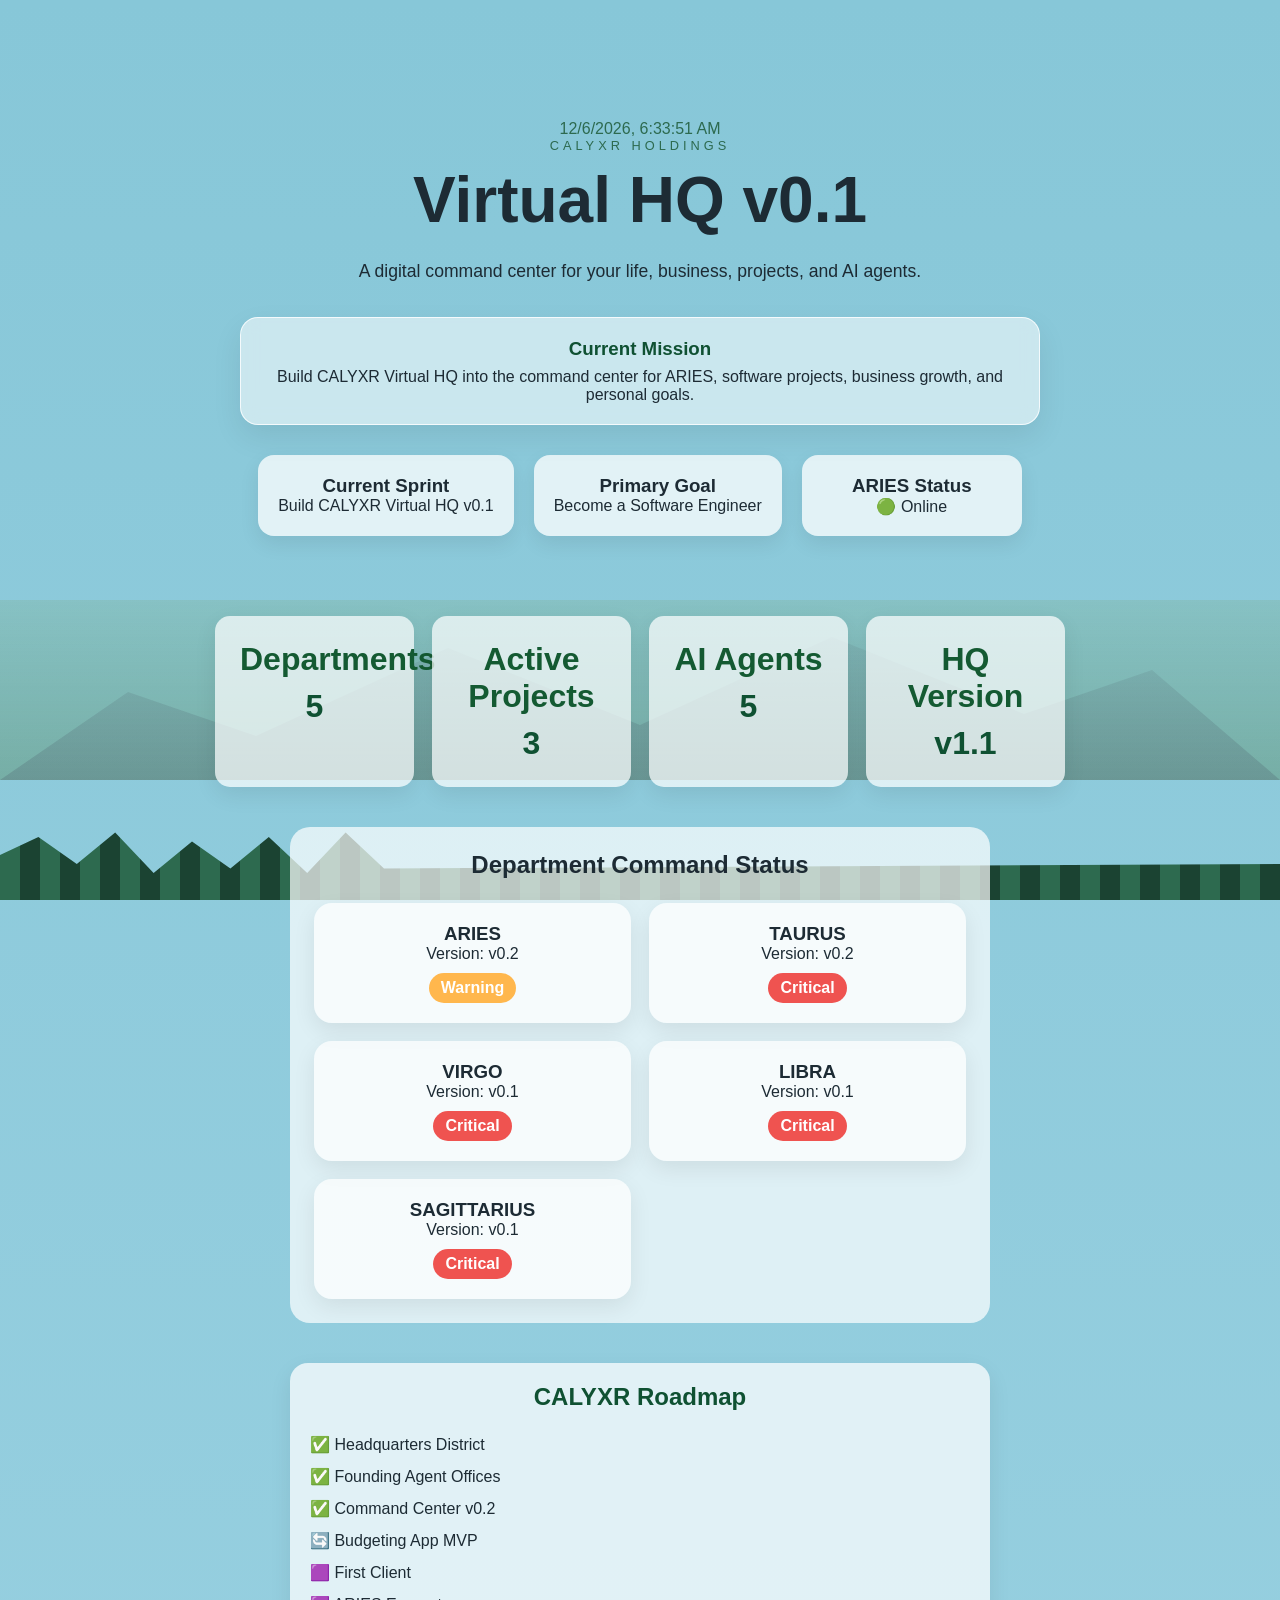
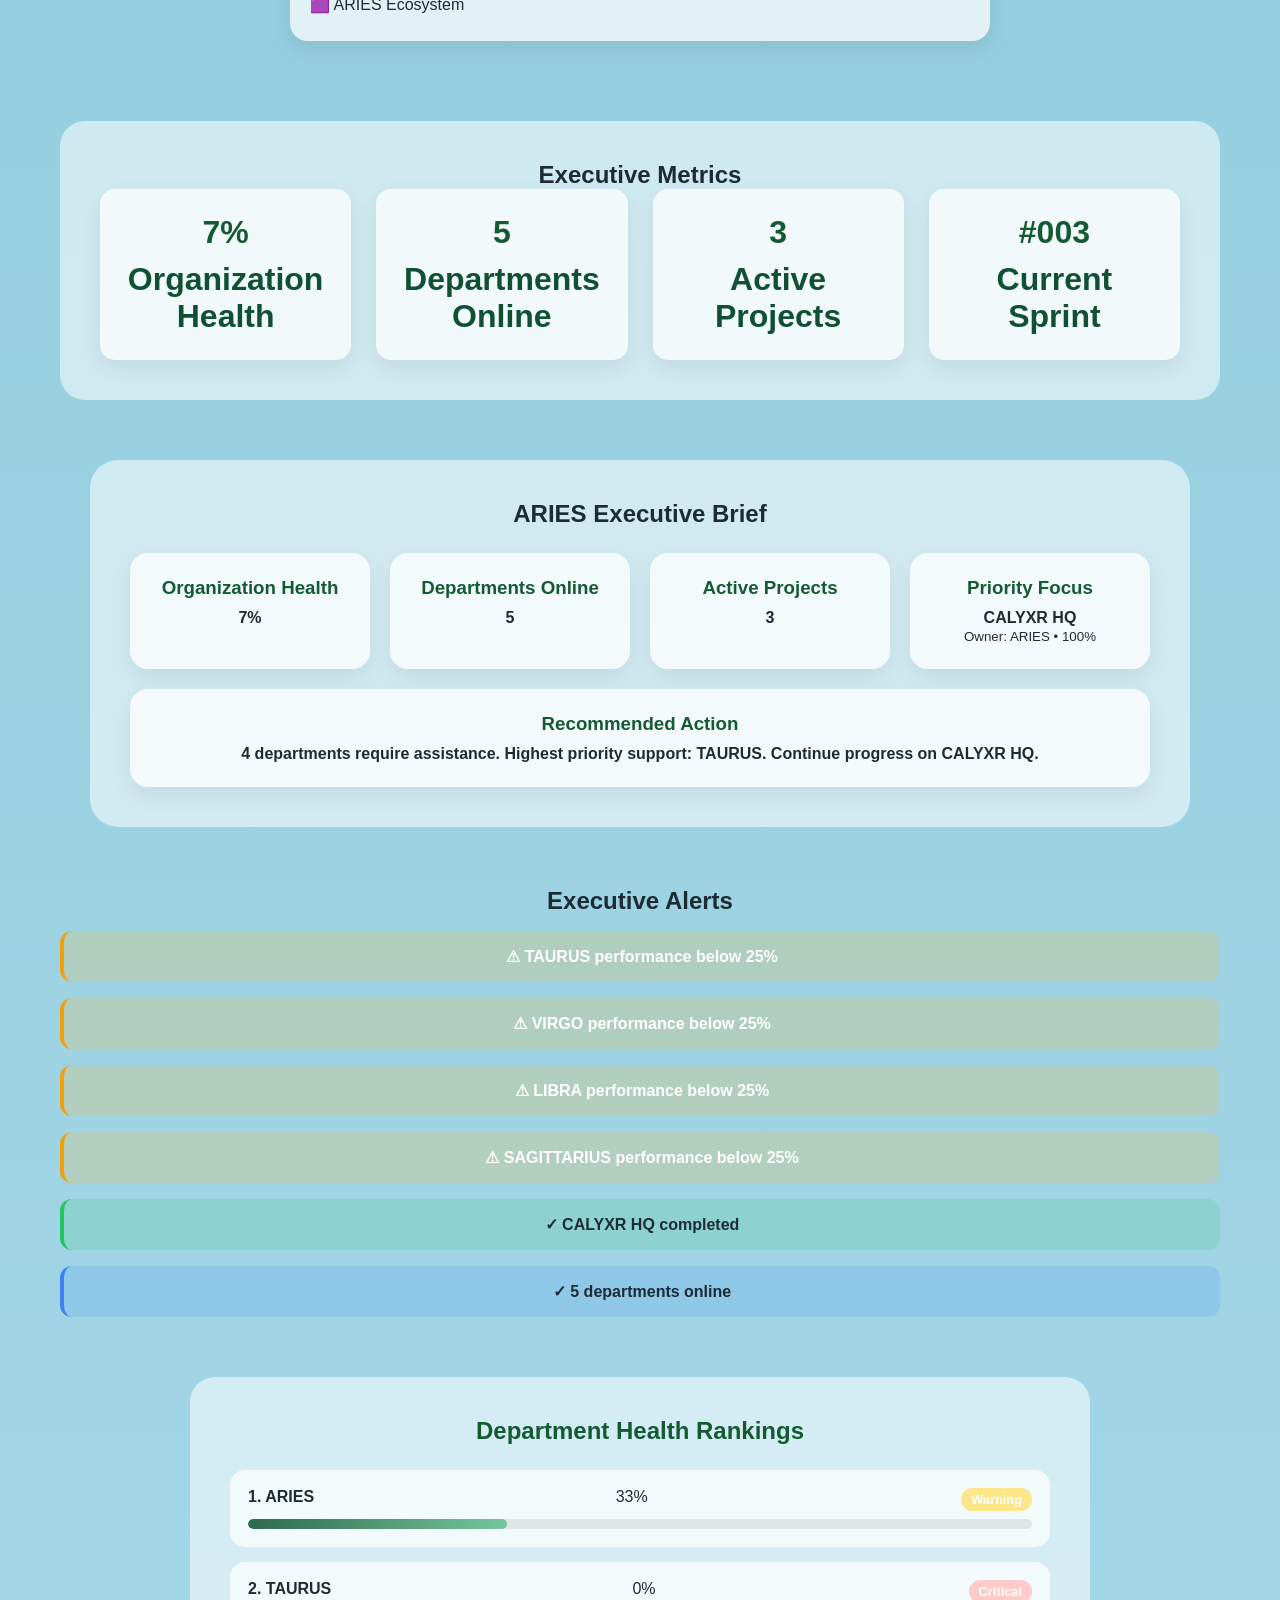
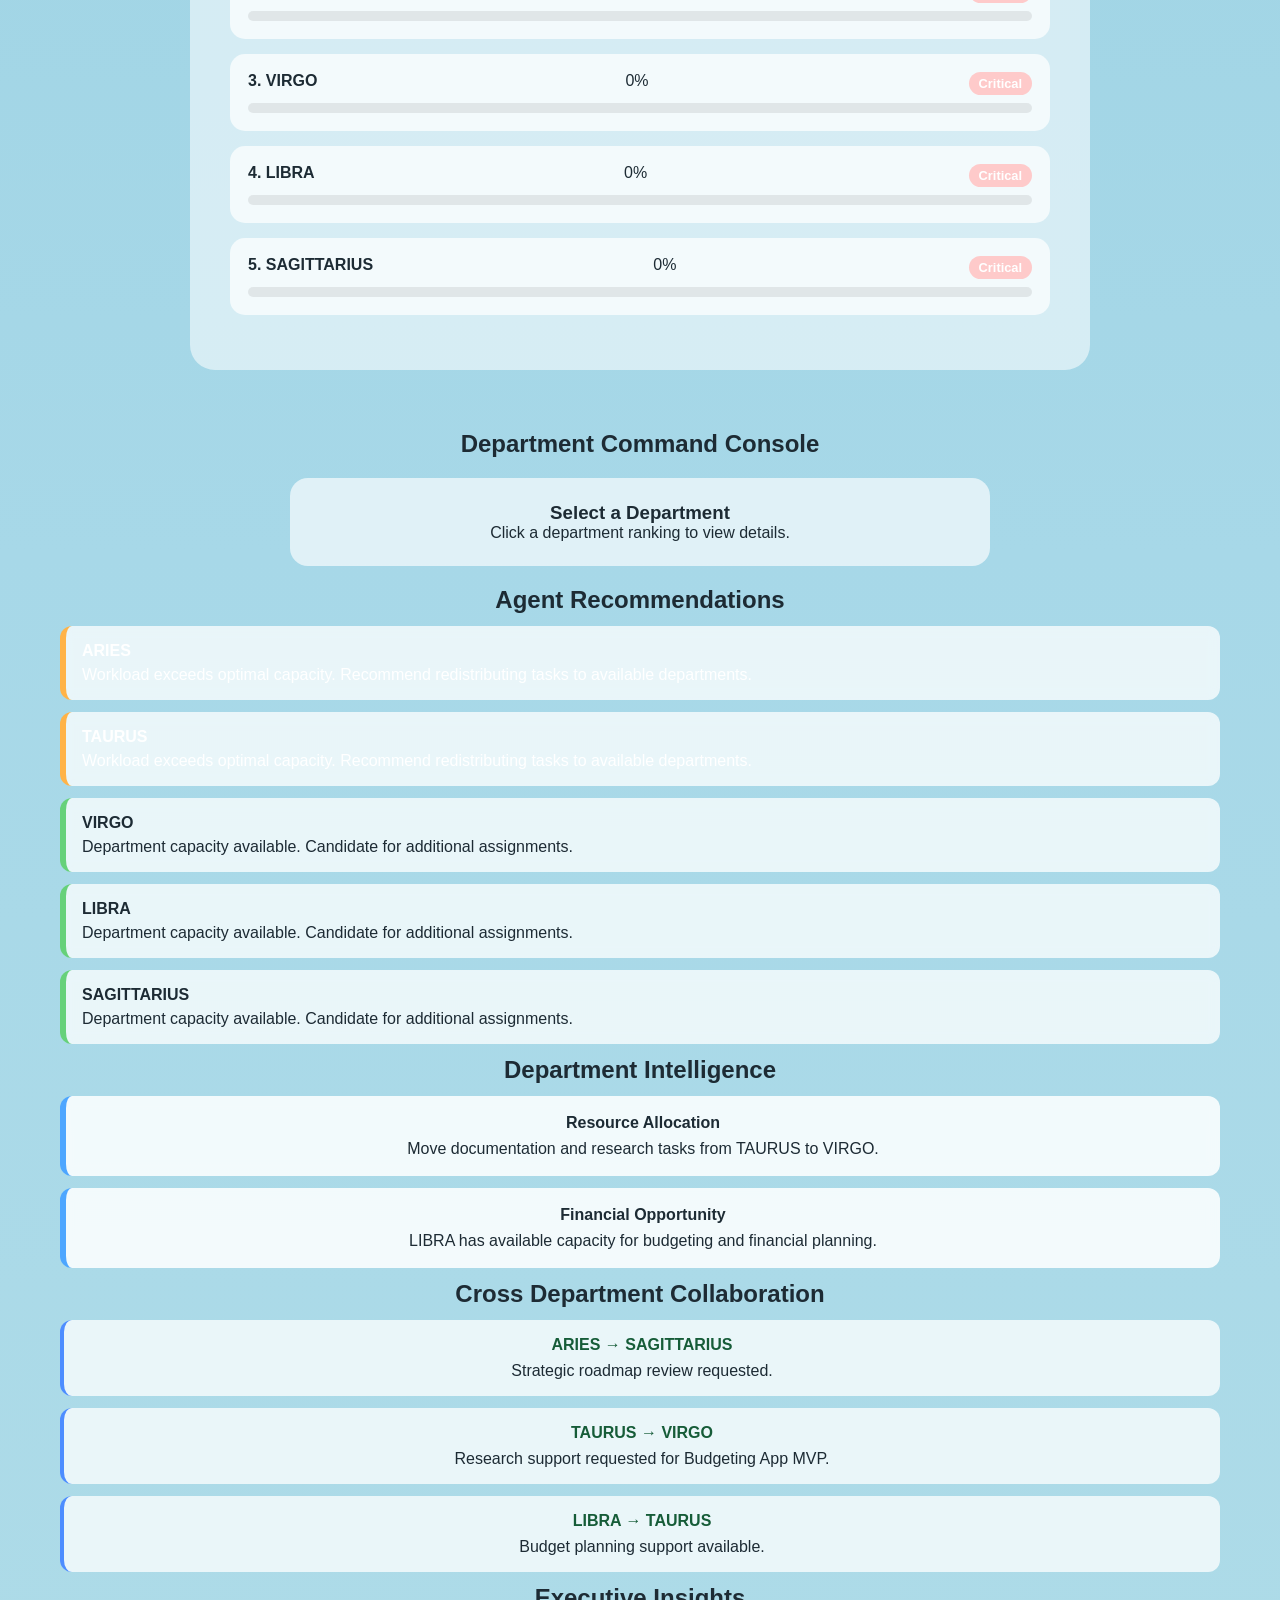
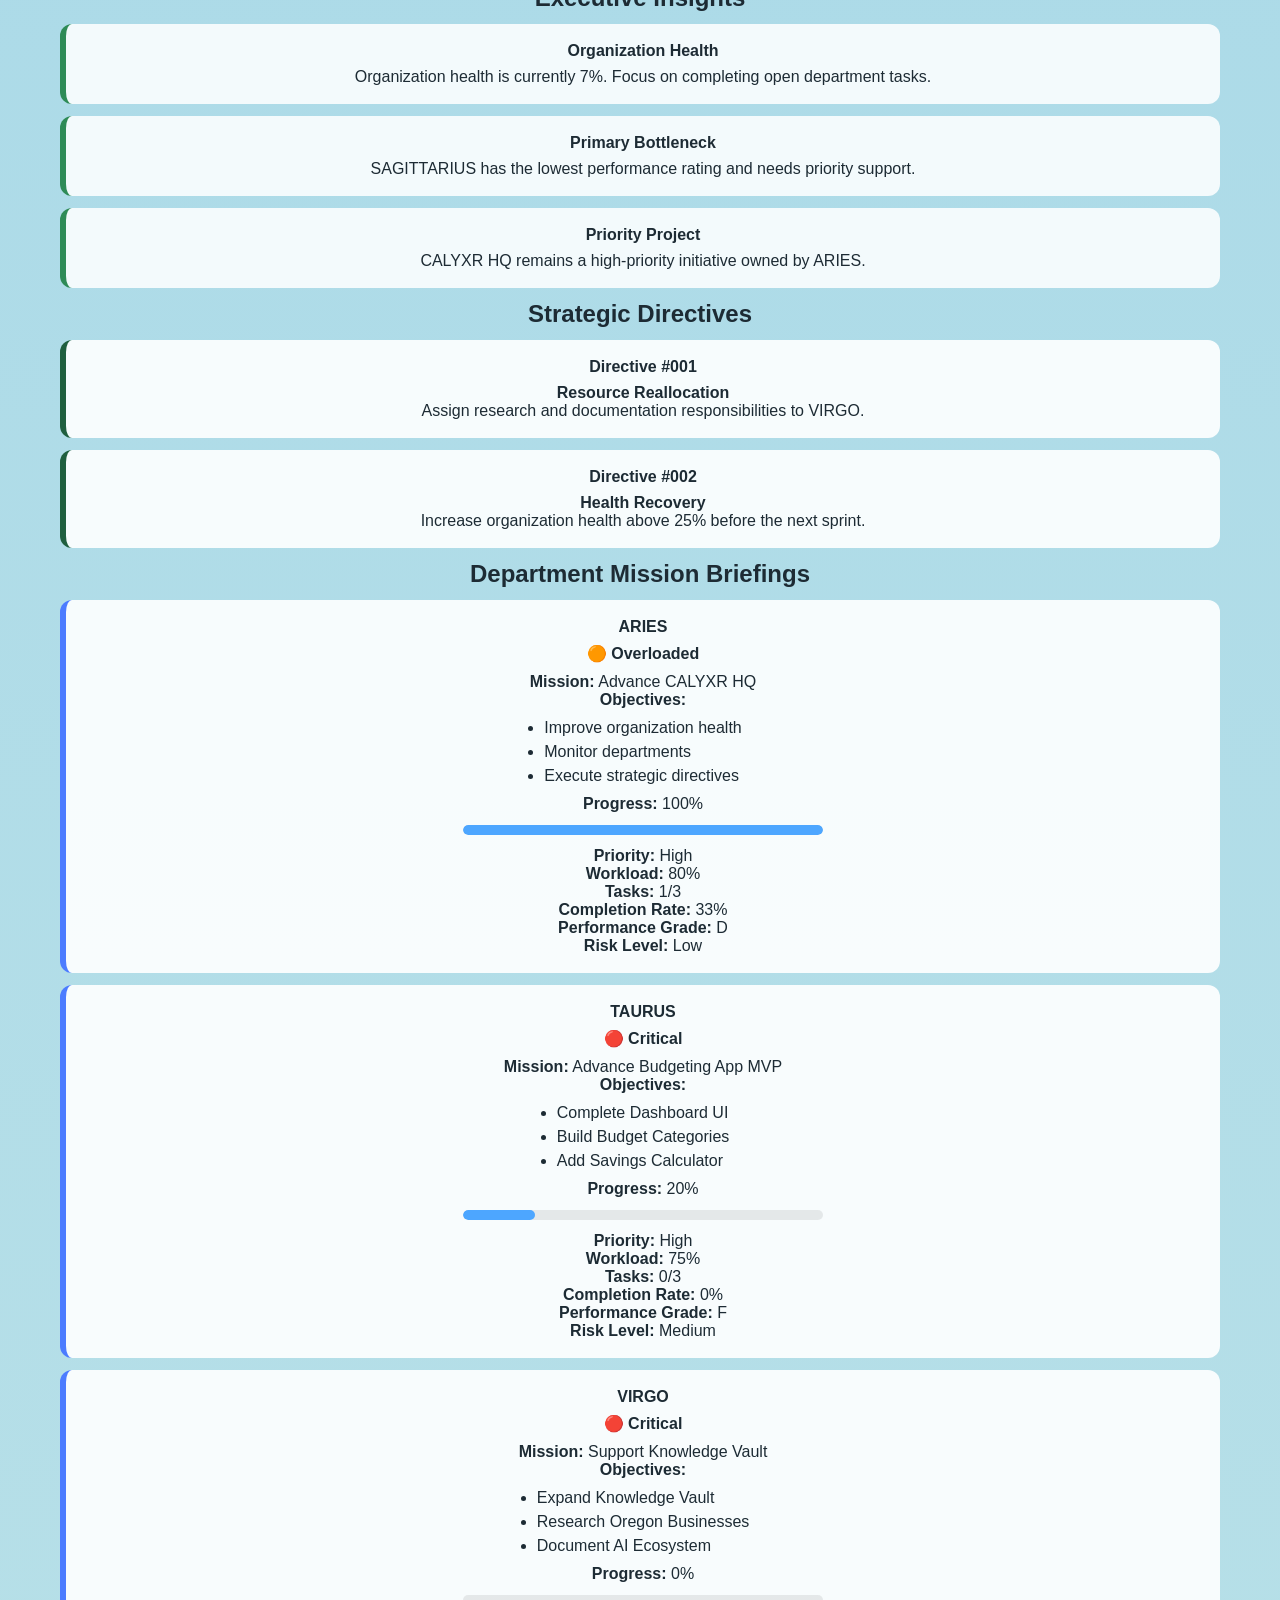
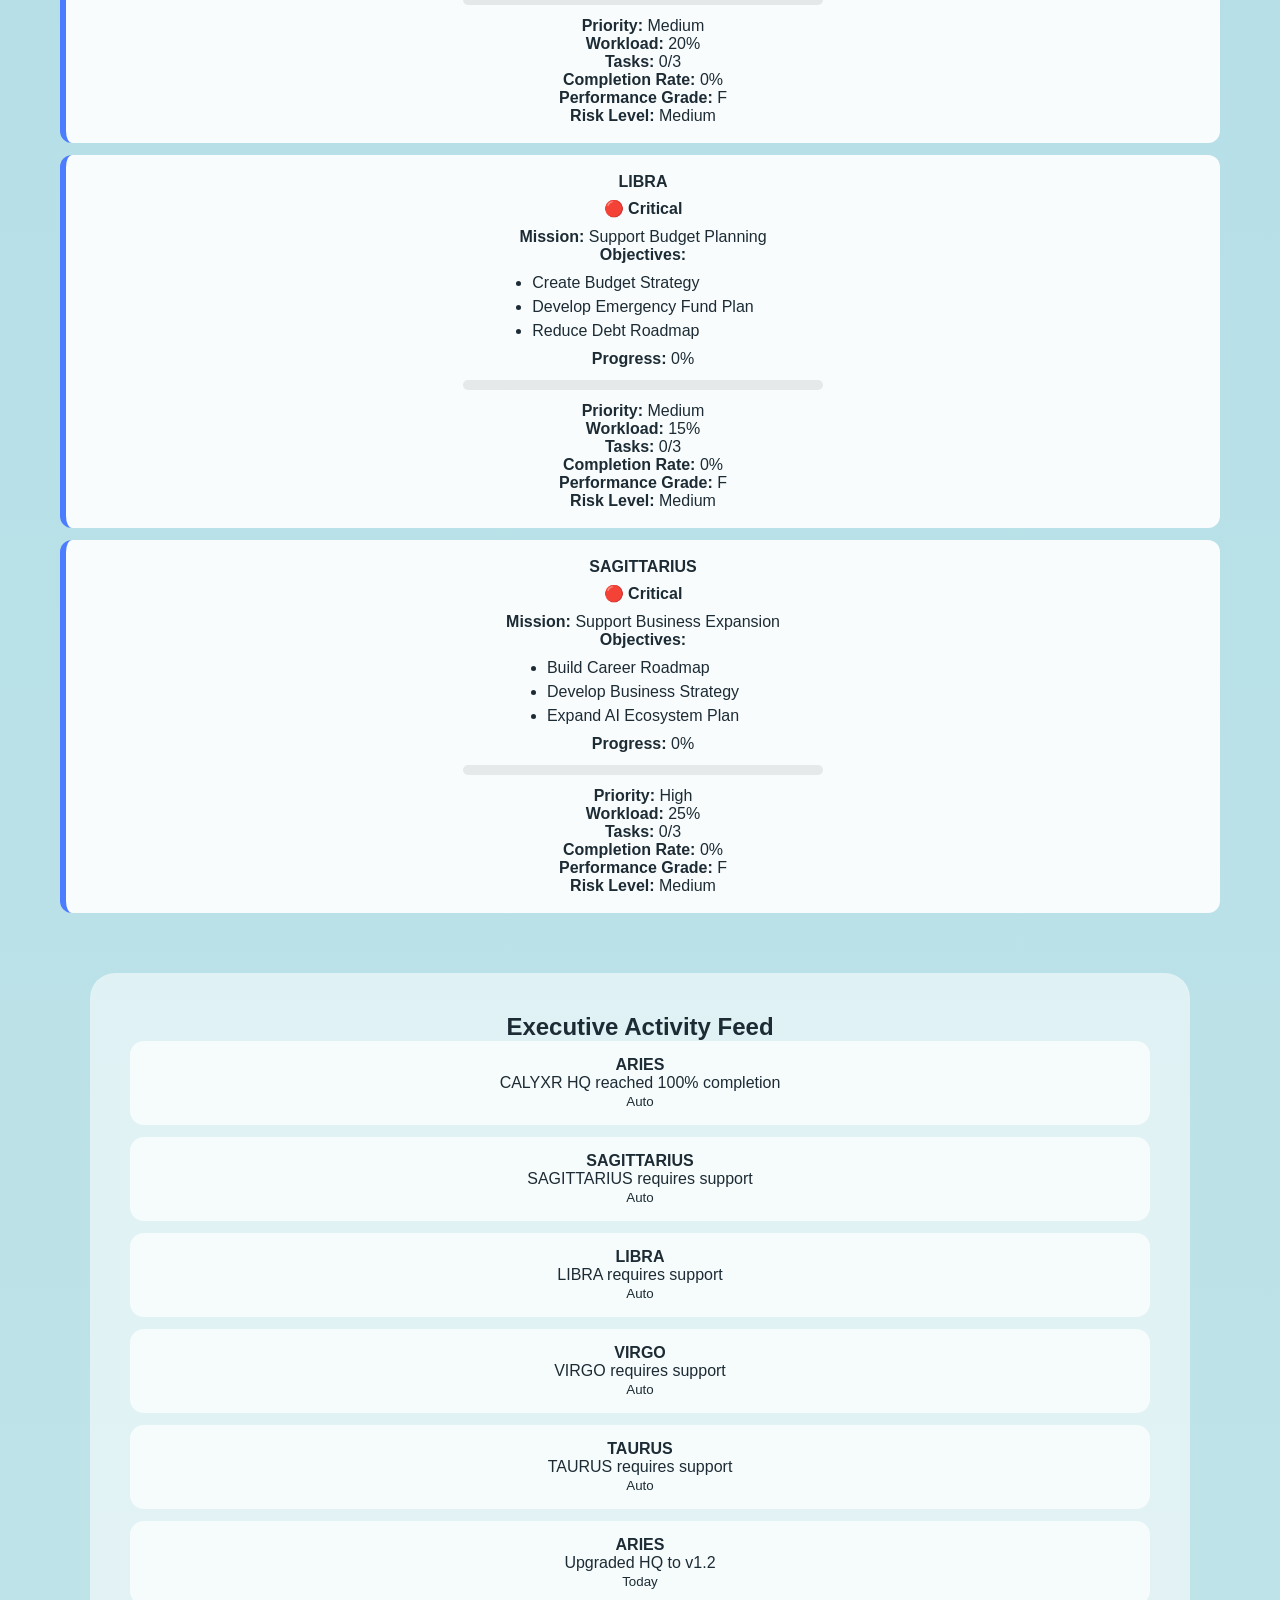
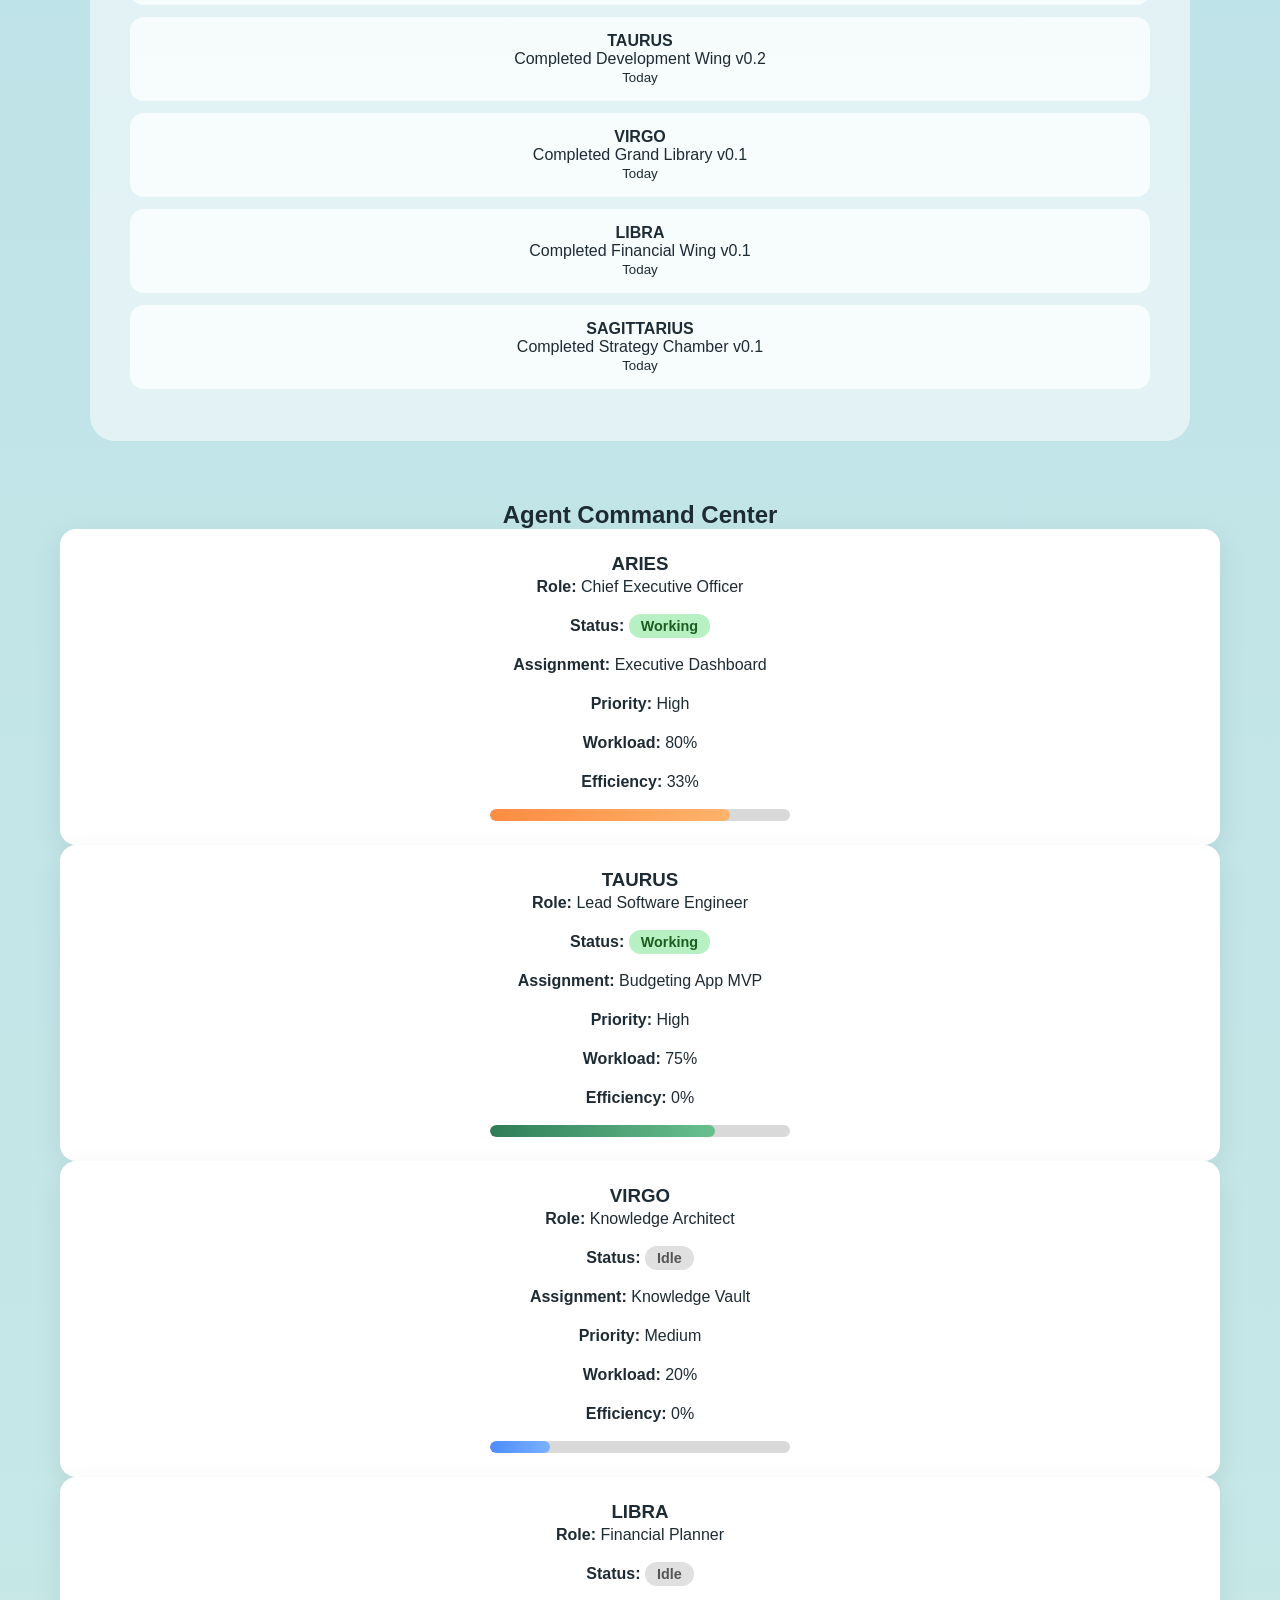
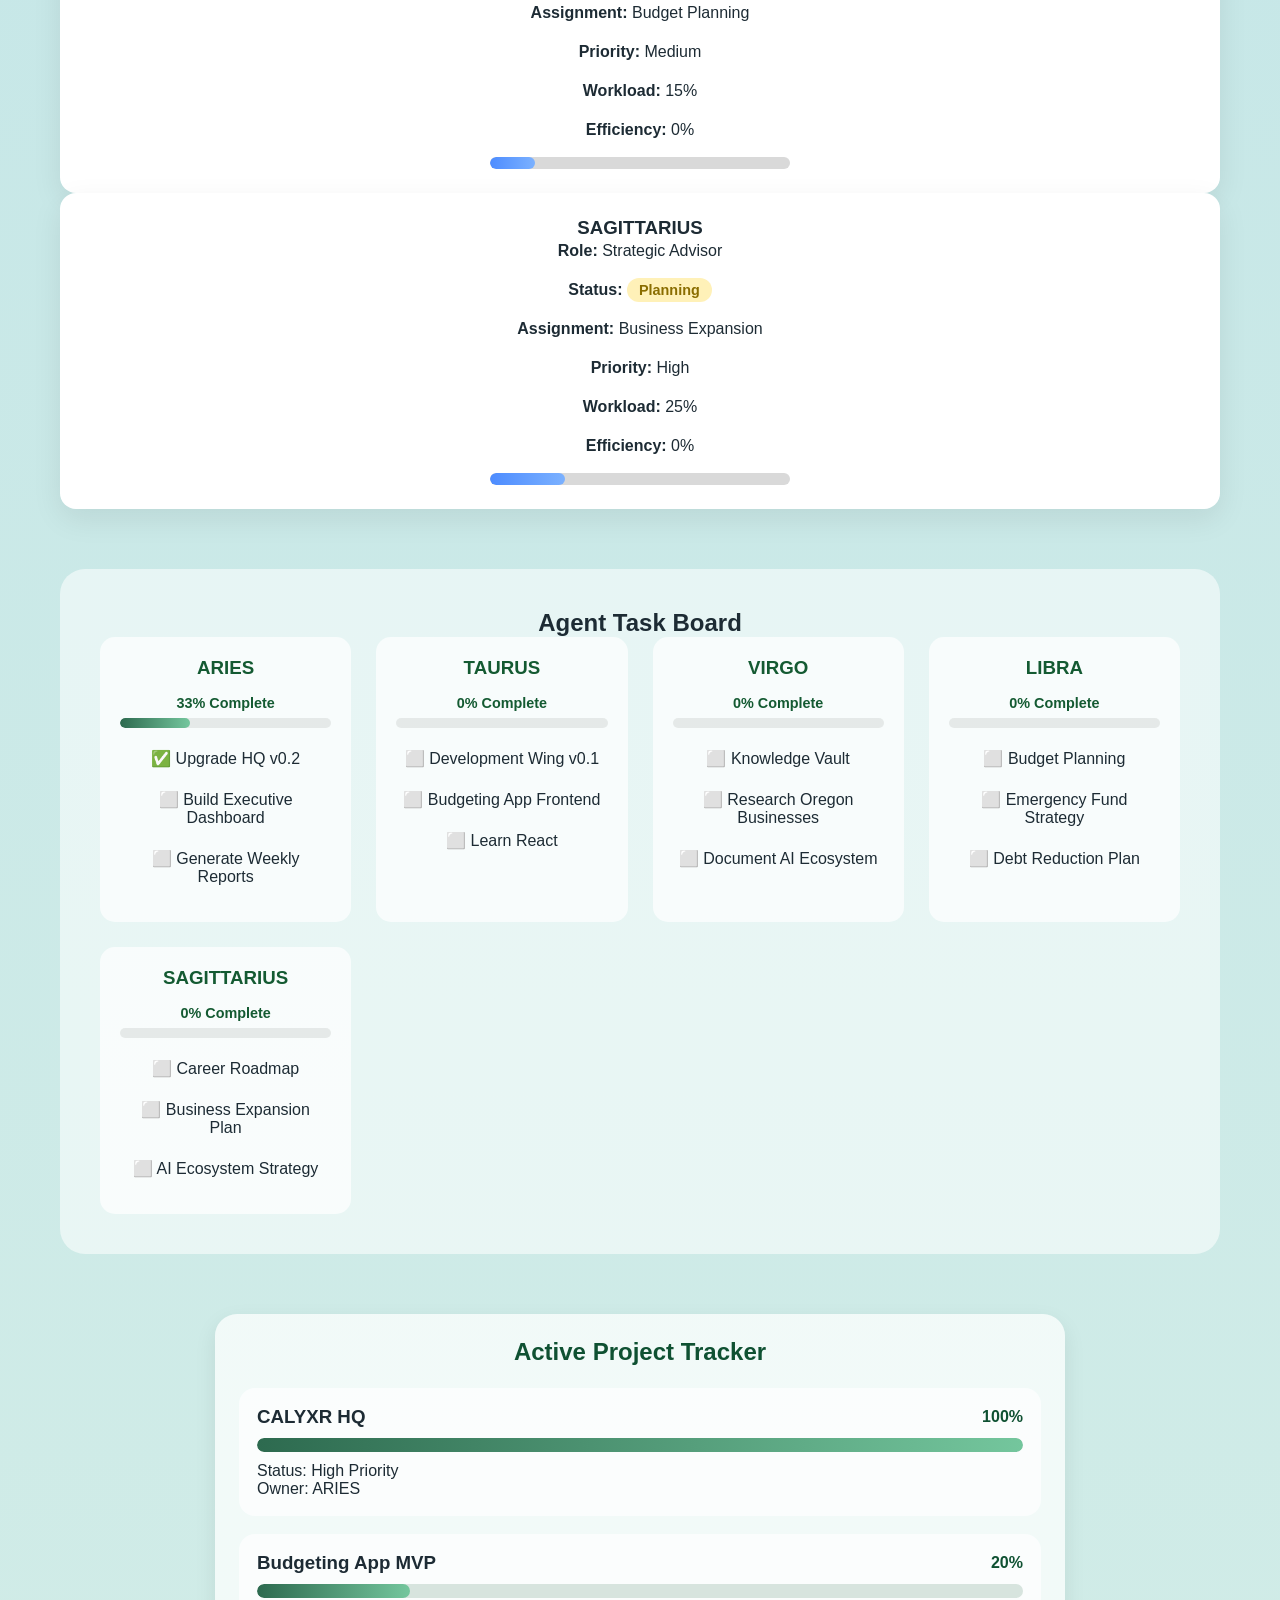
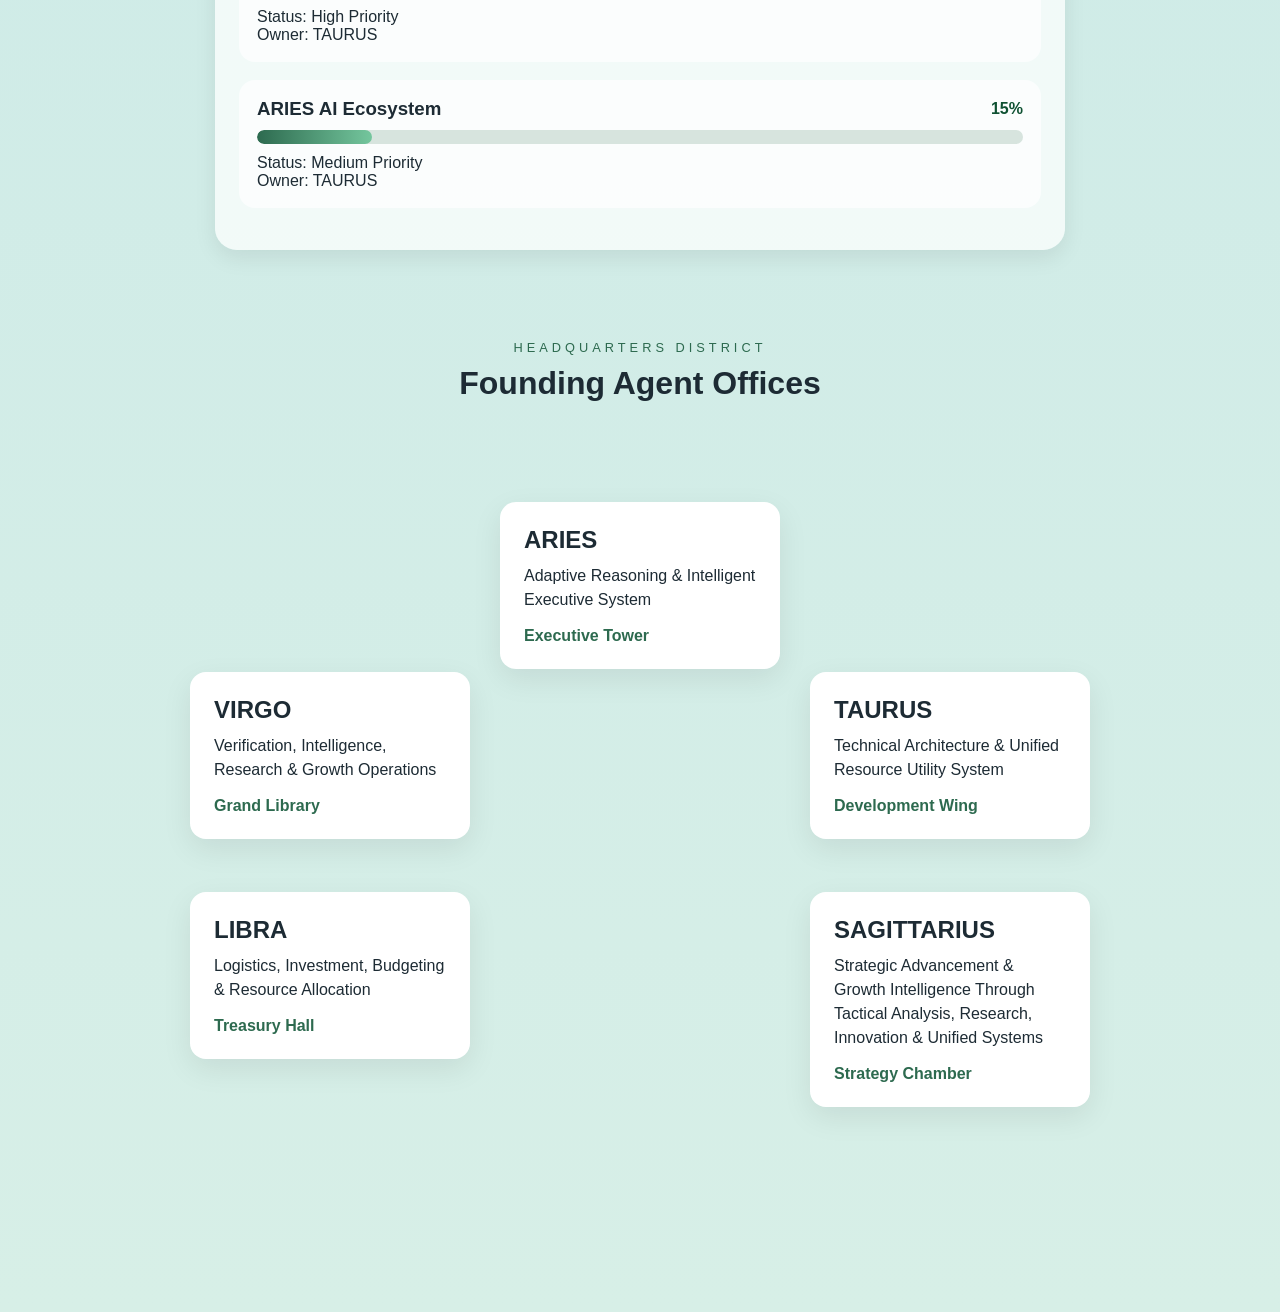
==== commit c3b427b1: "Add Cross Department Collaboration Engine v0.7.5" ====
--- a/index.html
+++ b/index.html
@@ -138,6 +138,13 @@
                     <div id="department-insights-container"></div>
                 </section>
 
+                <section class="panel collaboration-panel">
+                    <h2>Cross Department Collaboration</h2>
+
+                    <div id="collaboration-container">
+                    </div>
+                </section>
+
                 <section class="panel">
                     <h2>Executive Insights</h2>
 
--- a/style.css
+++ b/style.css
@@ -1145,4 +1145,52 @@
 
 .mission-card h4 {
     margin-bottom: 8px;
+}
+
+.mission-progress-bar {
+    width: 100%;
+    max-width: 360px;
+    height: 10px;
+    background: rgba(0,0,0,.08);
+    border-radius: 999px;
+    margin: 12px auto;
+    overflow: hidden;
+}
+
+.mission-progress-fill {
+    height: 100%;
+    border-radius: 999px;
+    background: #4da6ff;
+}
+
+.objective-list {
+
+    margin: 10px auto;
+
+    width: fit-content;
+
+    text-align: left;
+}
+
+.objective-list li {
+
+    margin: 6px 0;
+}
+
+.mission-indicator {
+    margin: 6px 0 10px;
+    font-weight: 700;
+}
+
+.collaboration-card {
+    background: rgba(255,255,255,.75);
+    border-left: 4px solid #4d8dff;
+    border-radius: 12px;
+    padding: 16px;
+    margin: 12px 0;
+}
+
+.collaboration-card h4 {
+    margin-bottom: 8px;
+    color: #165c38;
 }
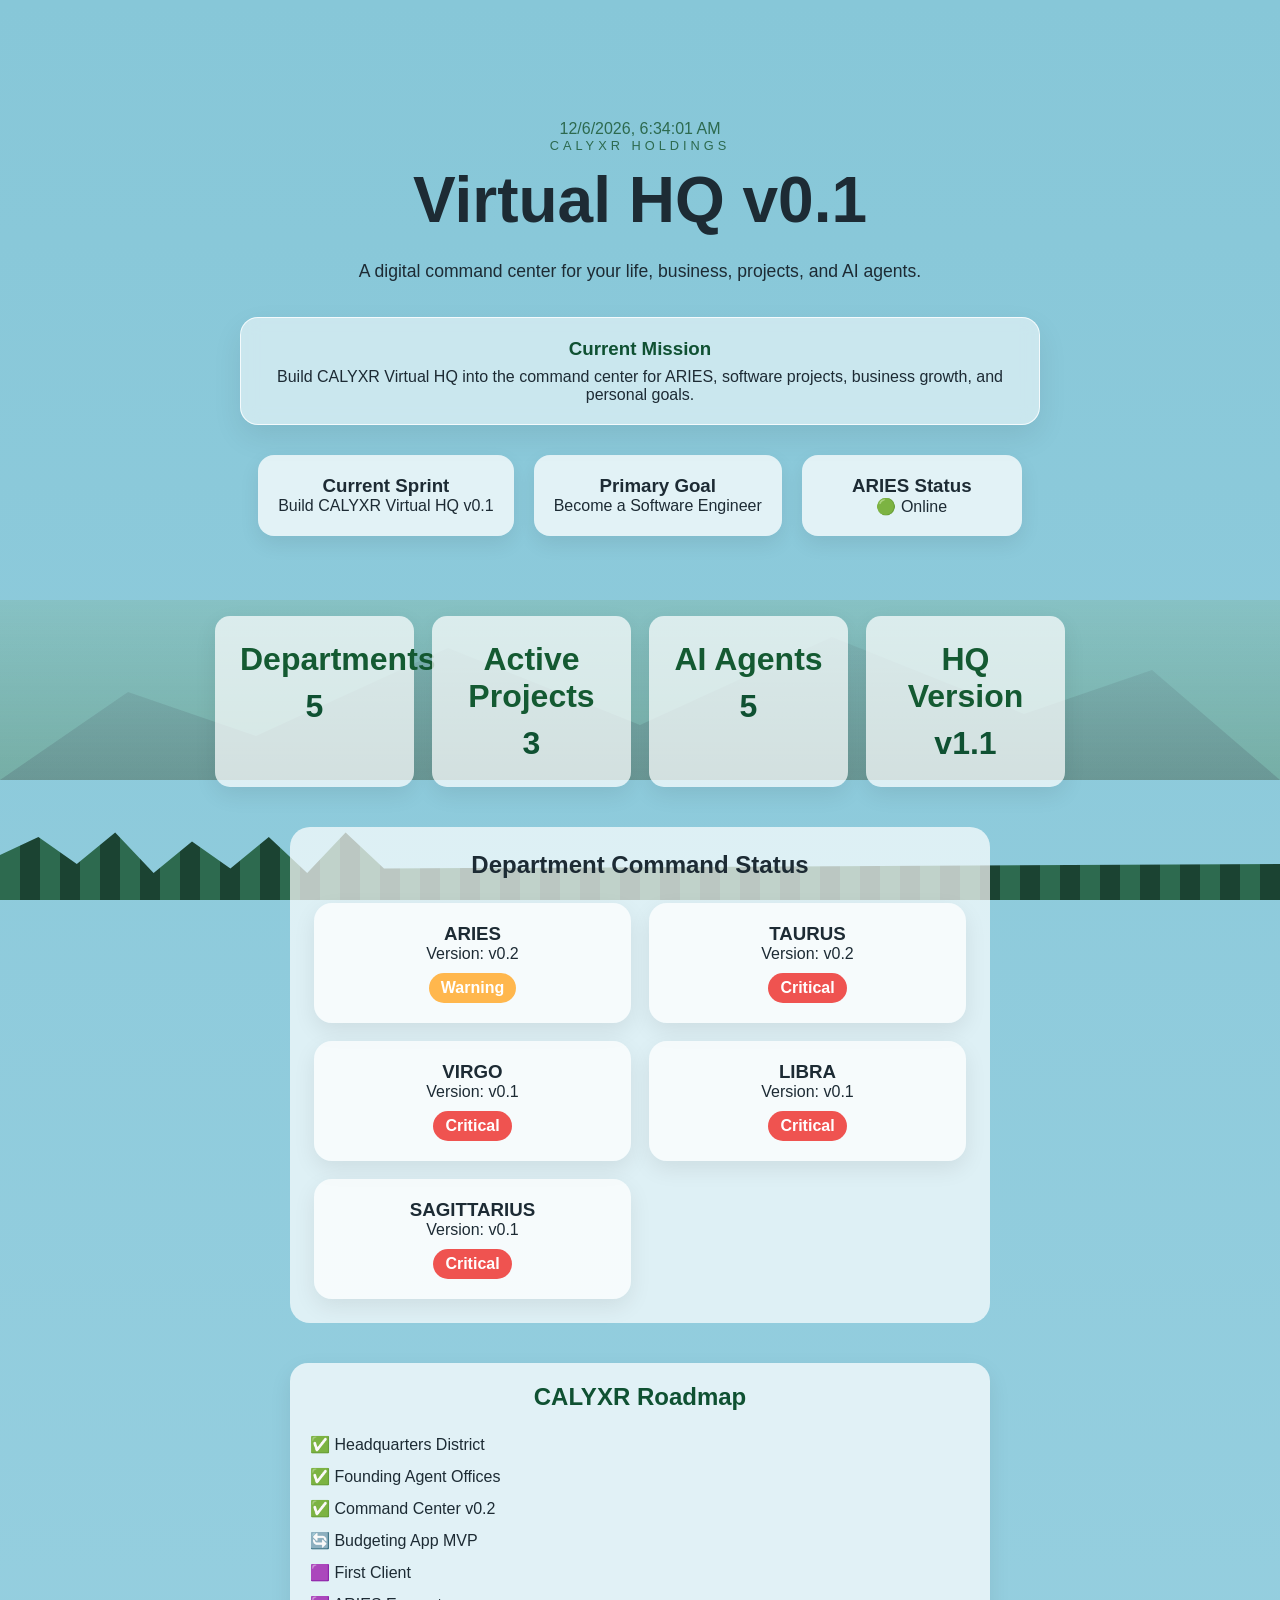
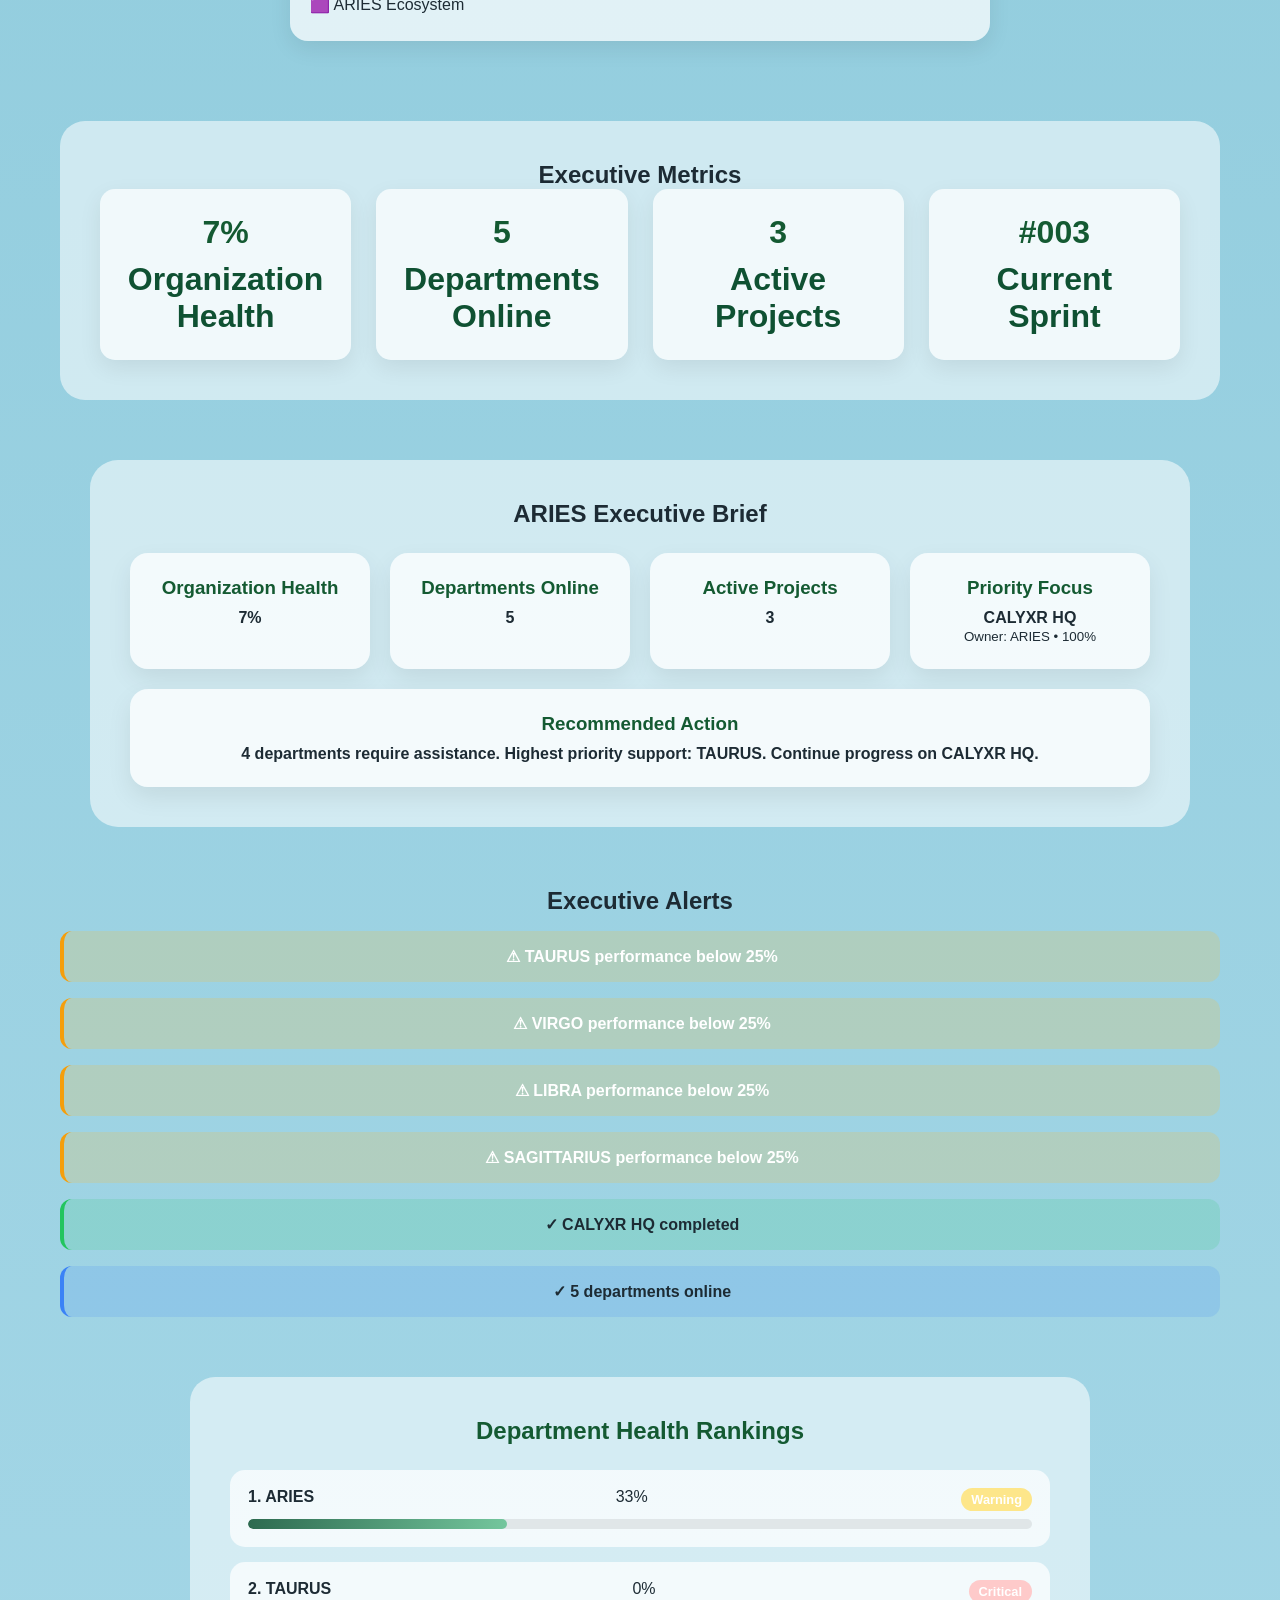
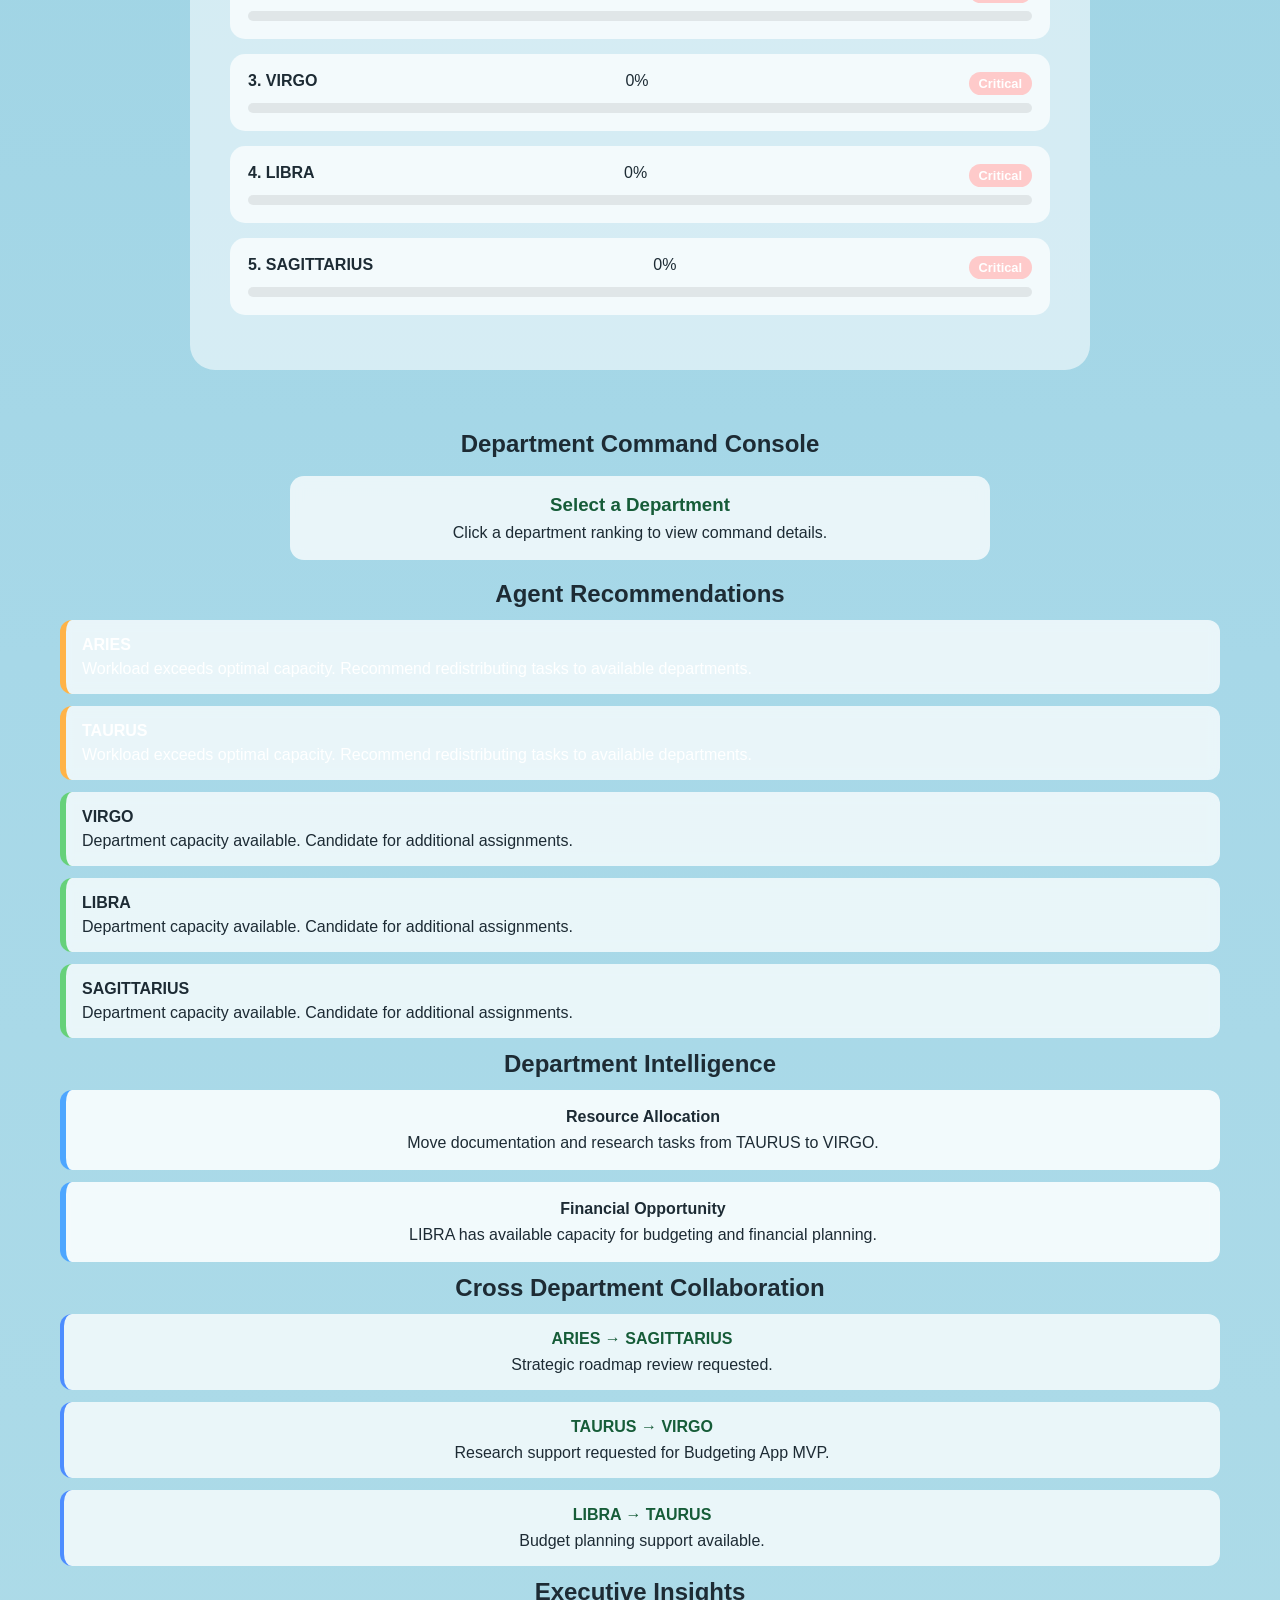
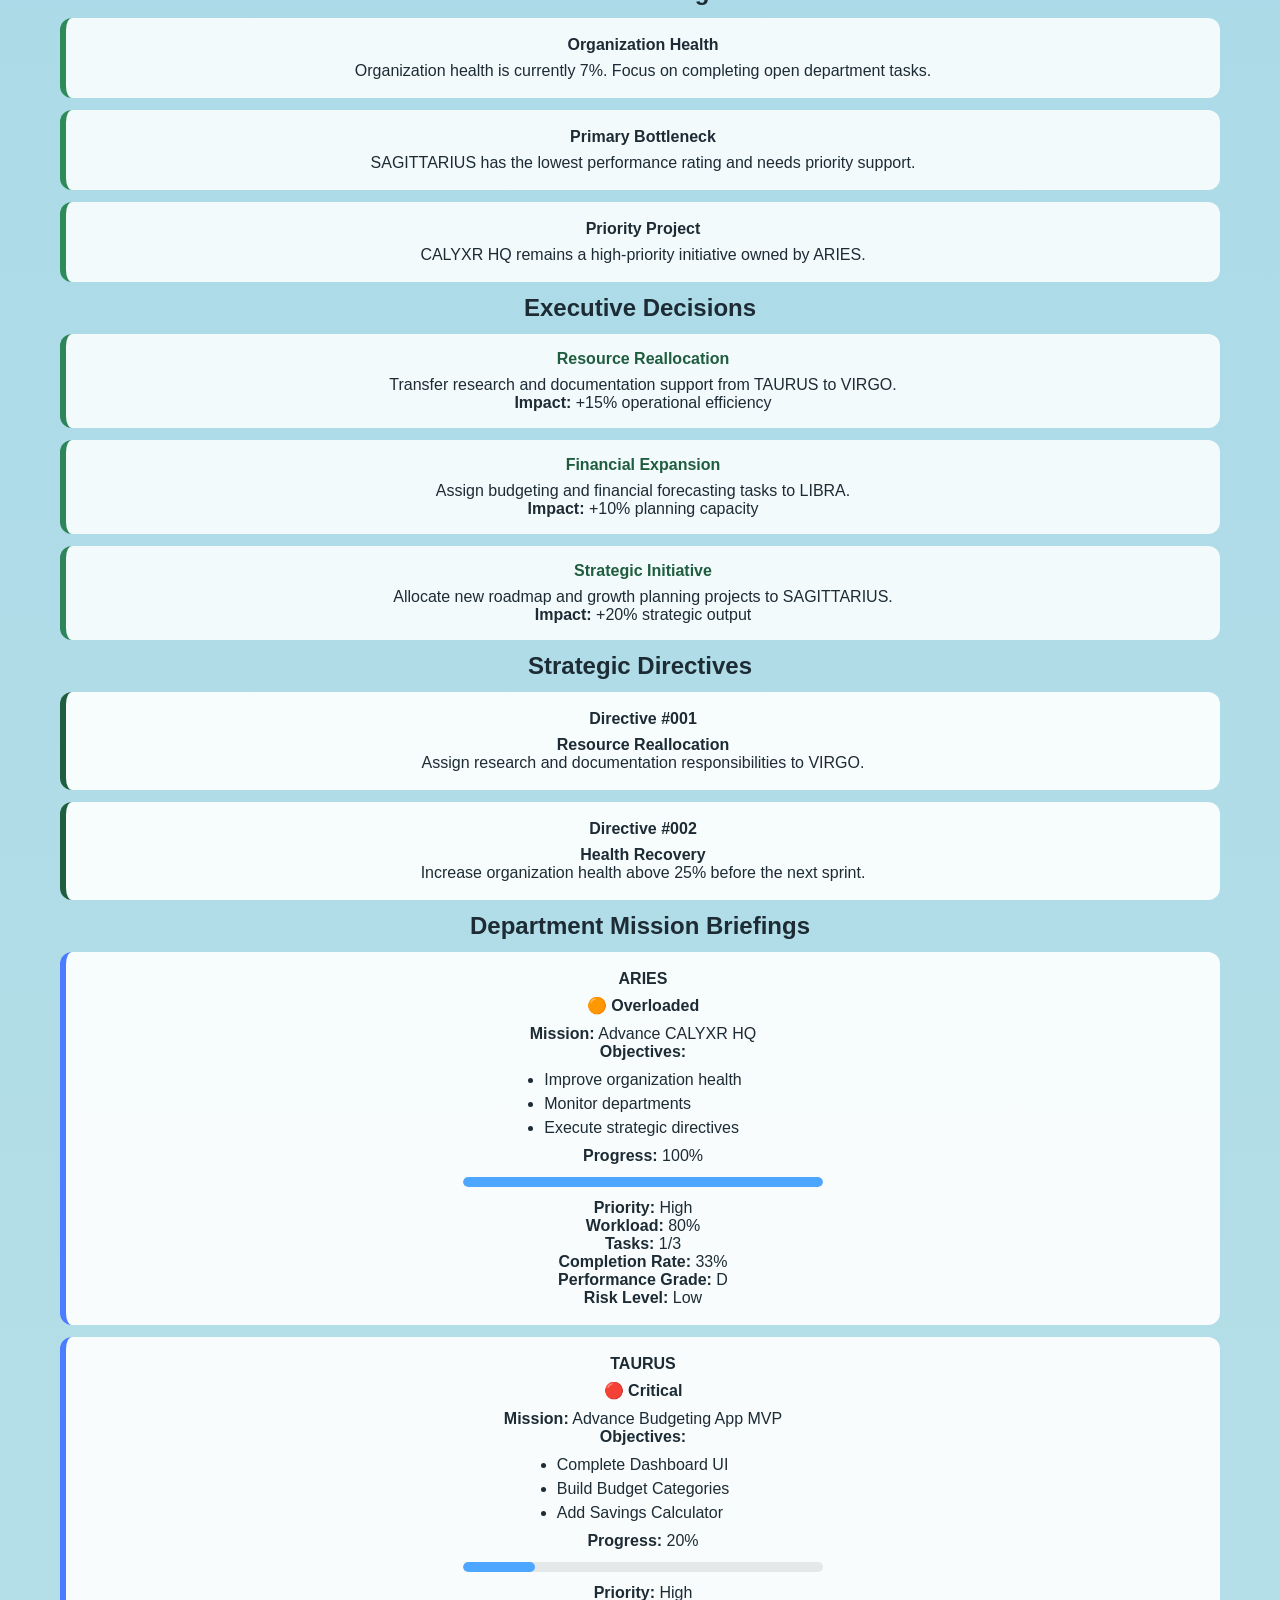
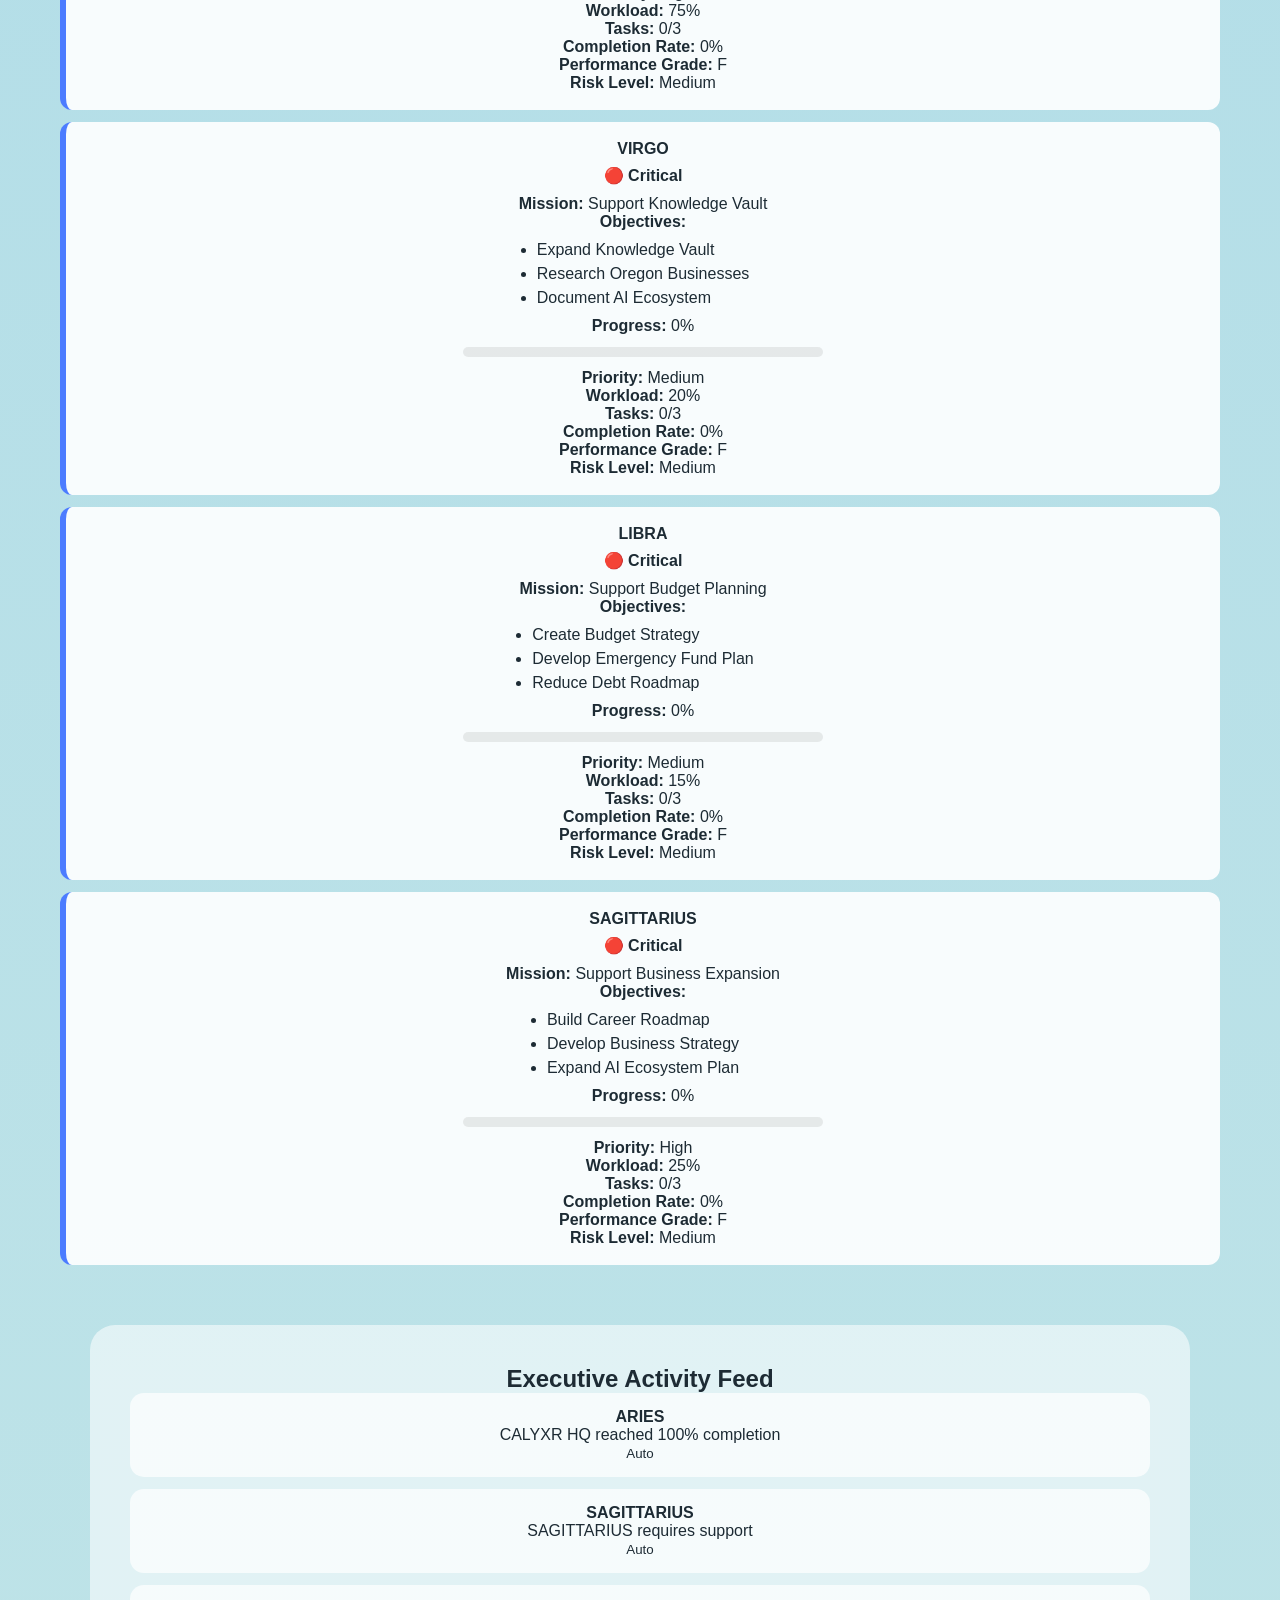
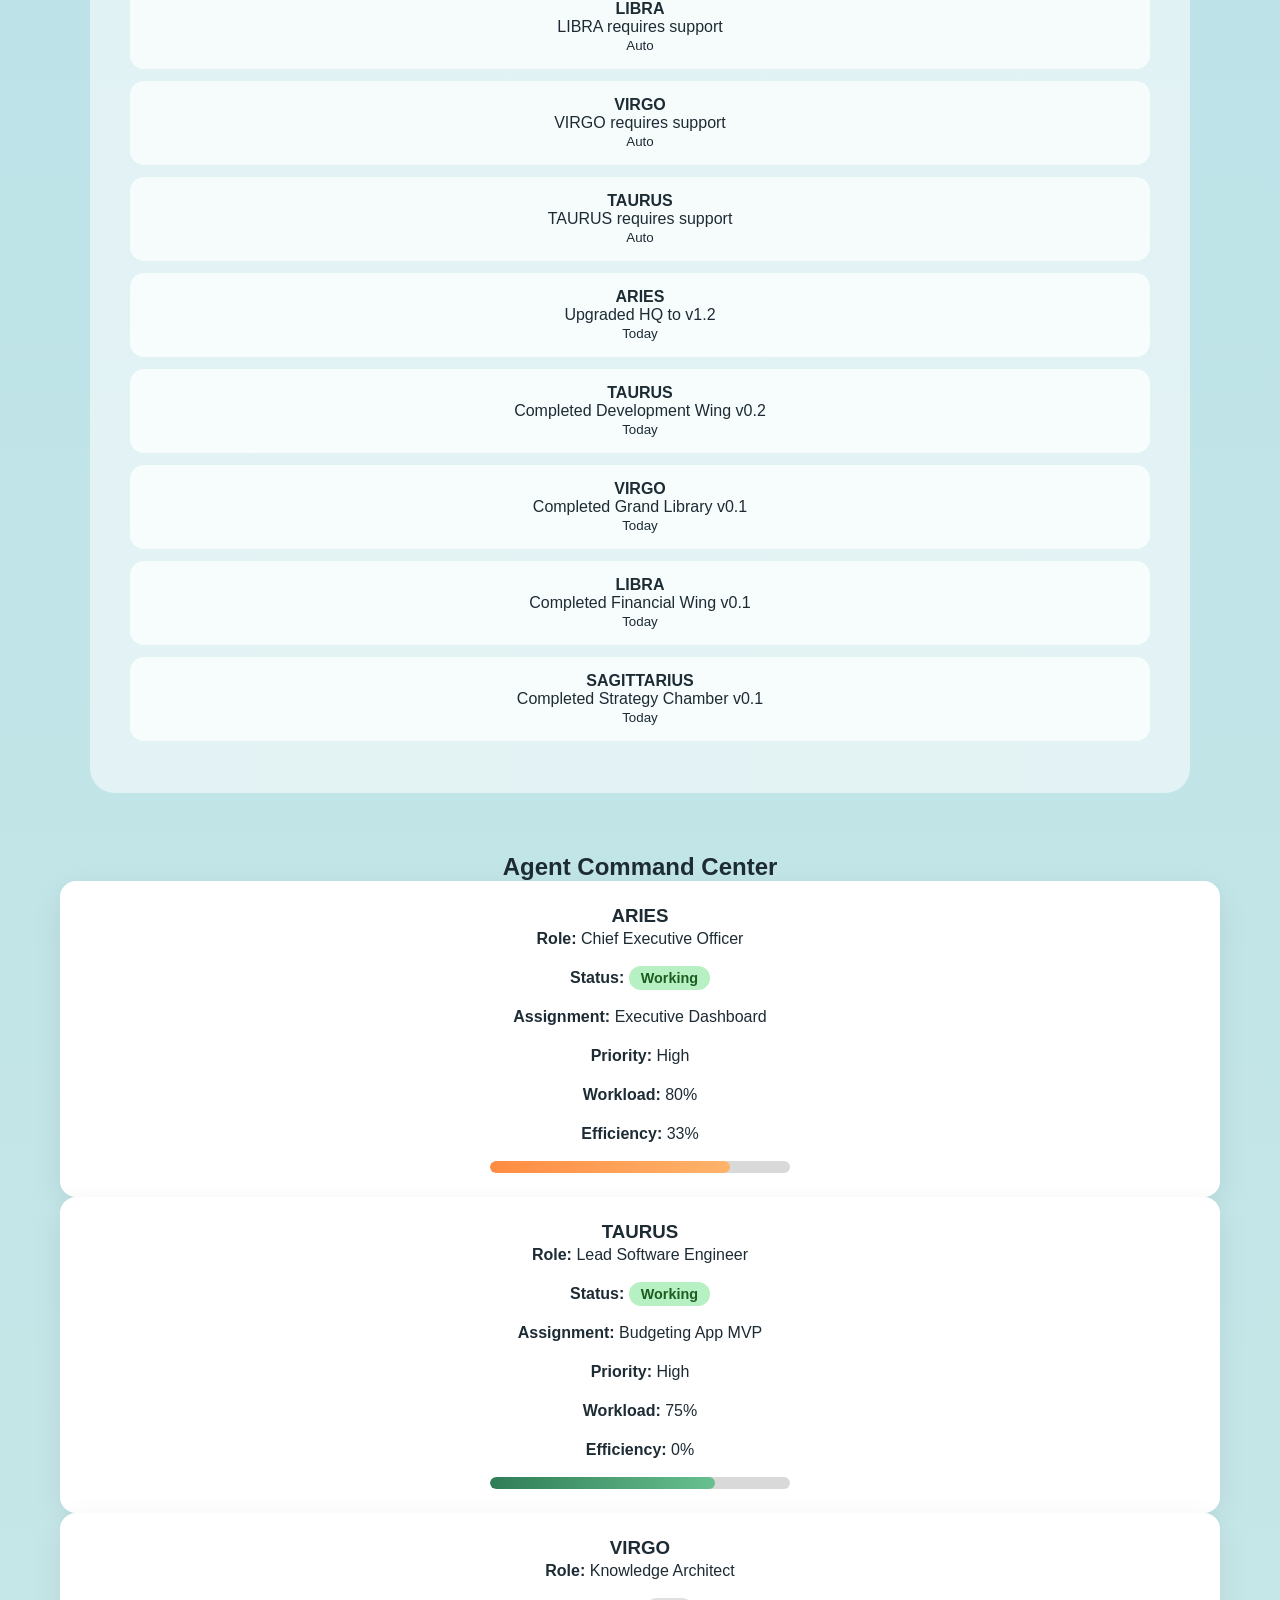
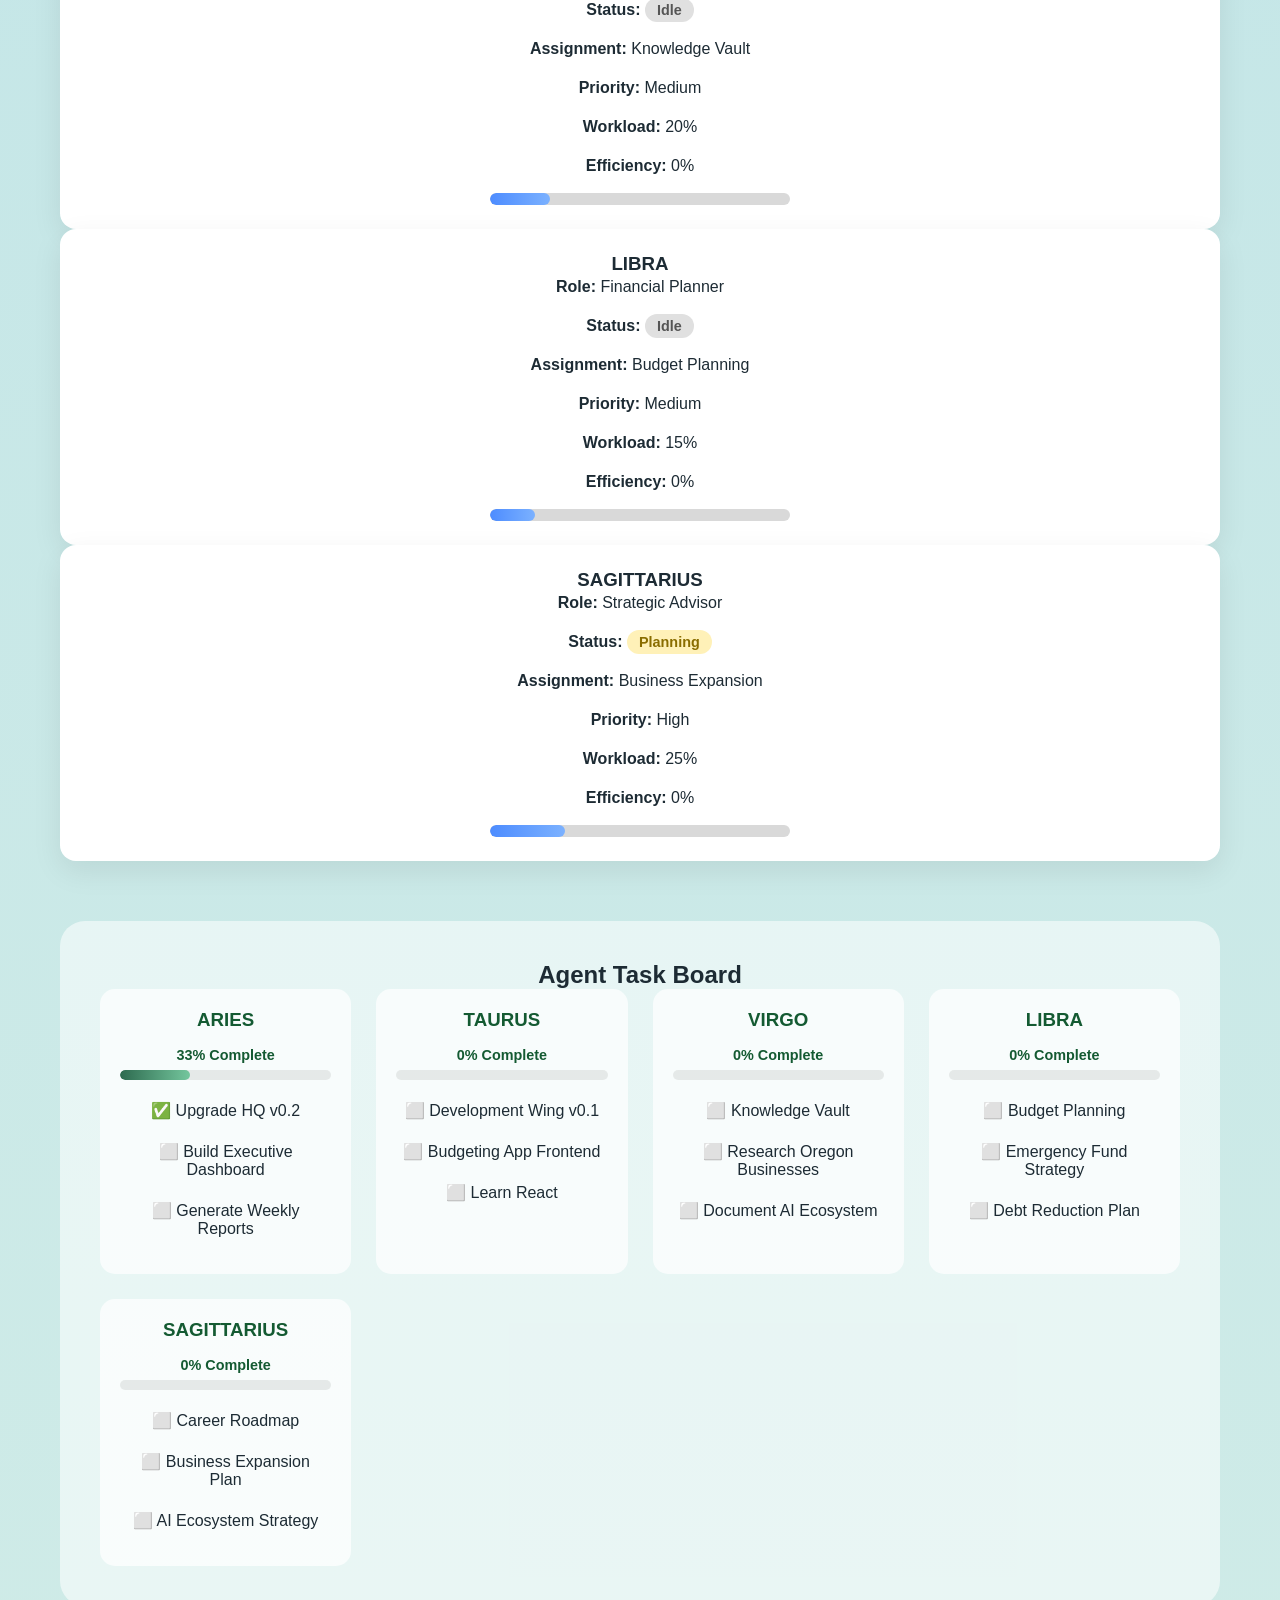
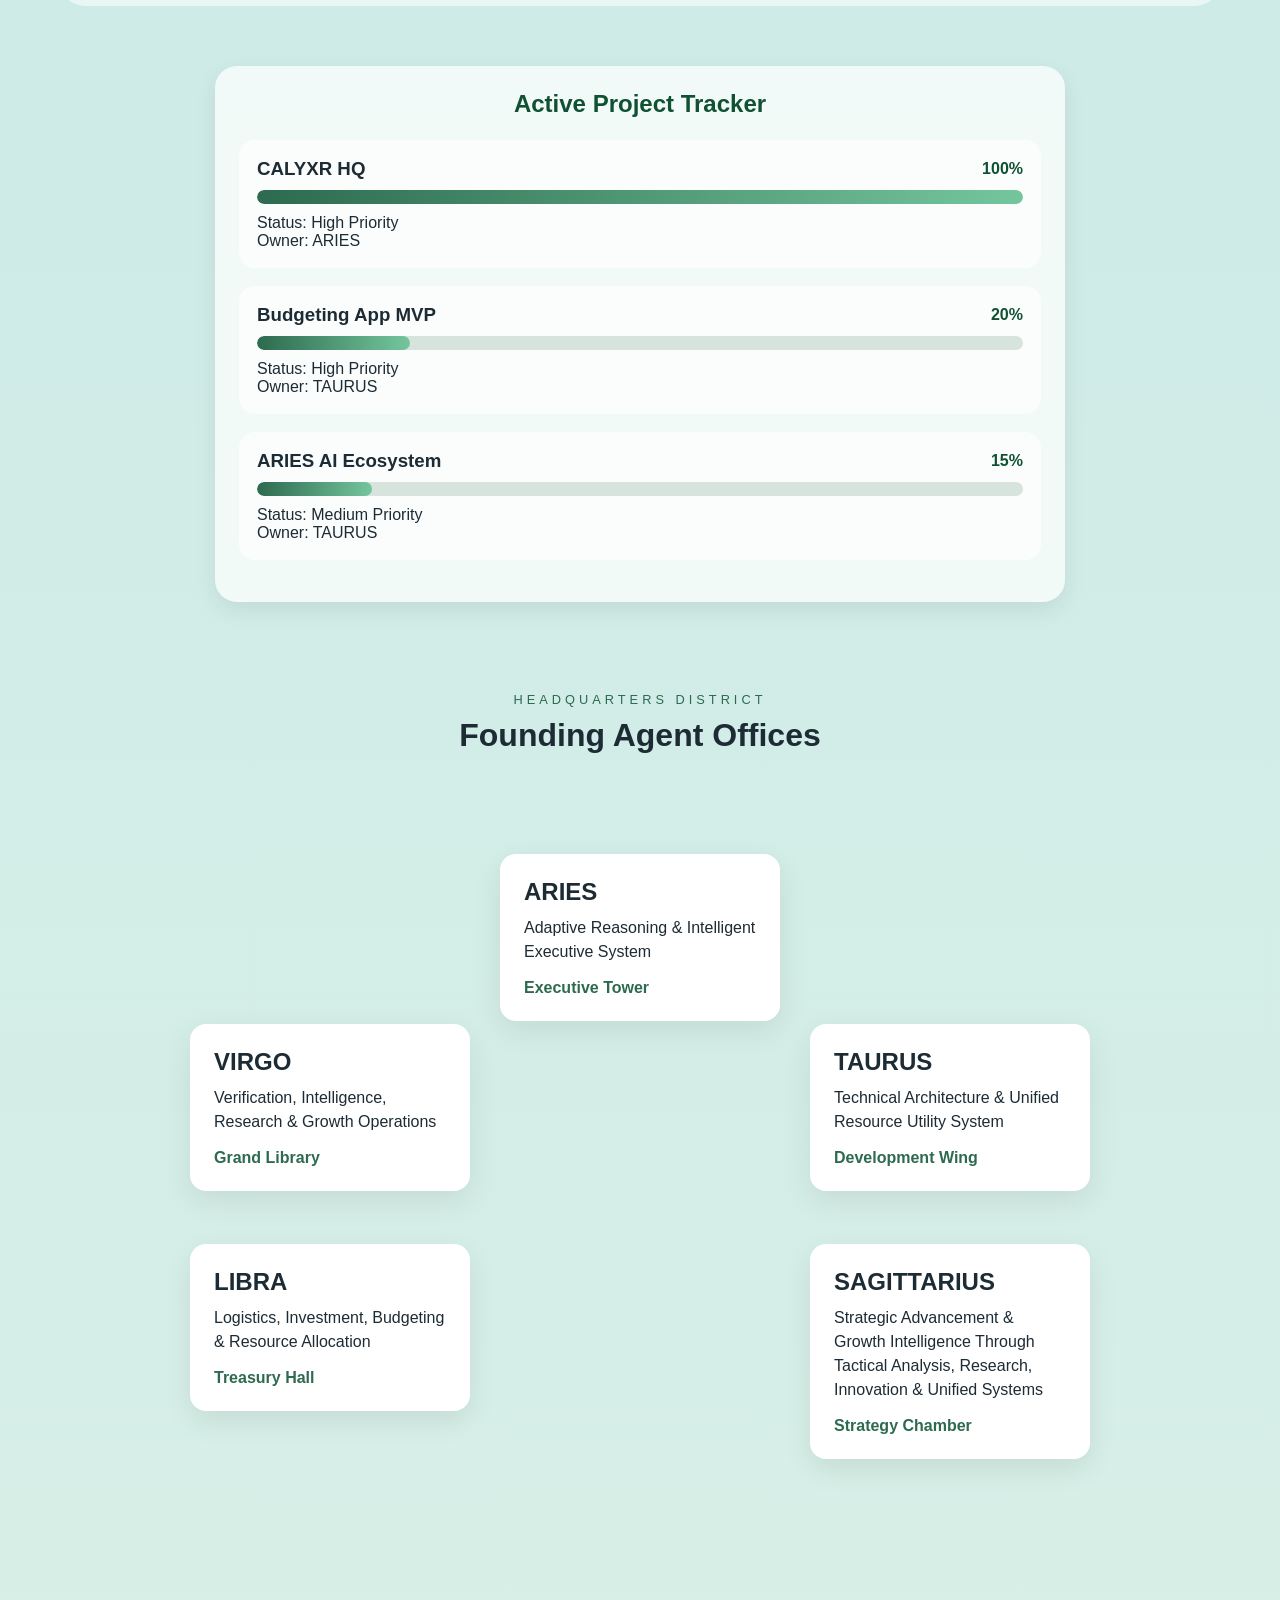
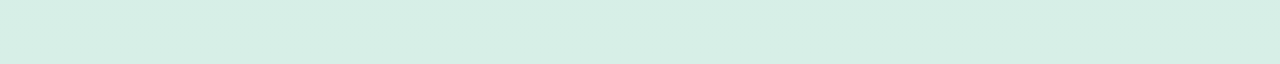
==== commit 2f2a8e18: "Add Interactive Department Command Console v0.8.1" ====
--- a/index.html
+++ b/index.html
@@ -152,6 +152,18 @@
                 </section>
 
                 <section class="panel">
+
+                    <h2>
+                        Executive Decisions
+                    </h2>
+
+                    <div
+                        id="executive-decisions-container">
+                    </div>
+
+                </section>
+
+                <section class="panel">
                     <h2>Strategic Directives</h2>
 
                     <div id="strategic-directives-container"></div>
--- a/style.css
+++ b/style.css
@@ -1193,4 +1193,42 @@
 .collaboration-card h4 {
     margin-bottom: 8px;
     color: #165c38;
+}
+
+.decision-card {
+
+    background: rgba(
+        255,
+        255,
+        255,
+        0.85
+    );
+
+    border-left: 6px solid #2f855a;
+
+    padding: 16px;
+
+    margin: 12px 0;
+
+    border-radius: 12px;
+}
+
+.decision-card h4 {
+
+    color: #1f5d3f;
+
+    margin-bottom: 8px;
+}
+
+#department-details {
+    margin-top: 18px;
+    padding: 18px;
+    border-radius: 14px;
+    background: rgba(255,255,255,0.75);
+    backdrop-filter: blur(6px);
+}
+
+#department-details h3 {
+    color: #165c38;
+    margin-bottom: 8px;
 }
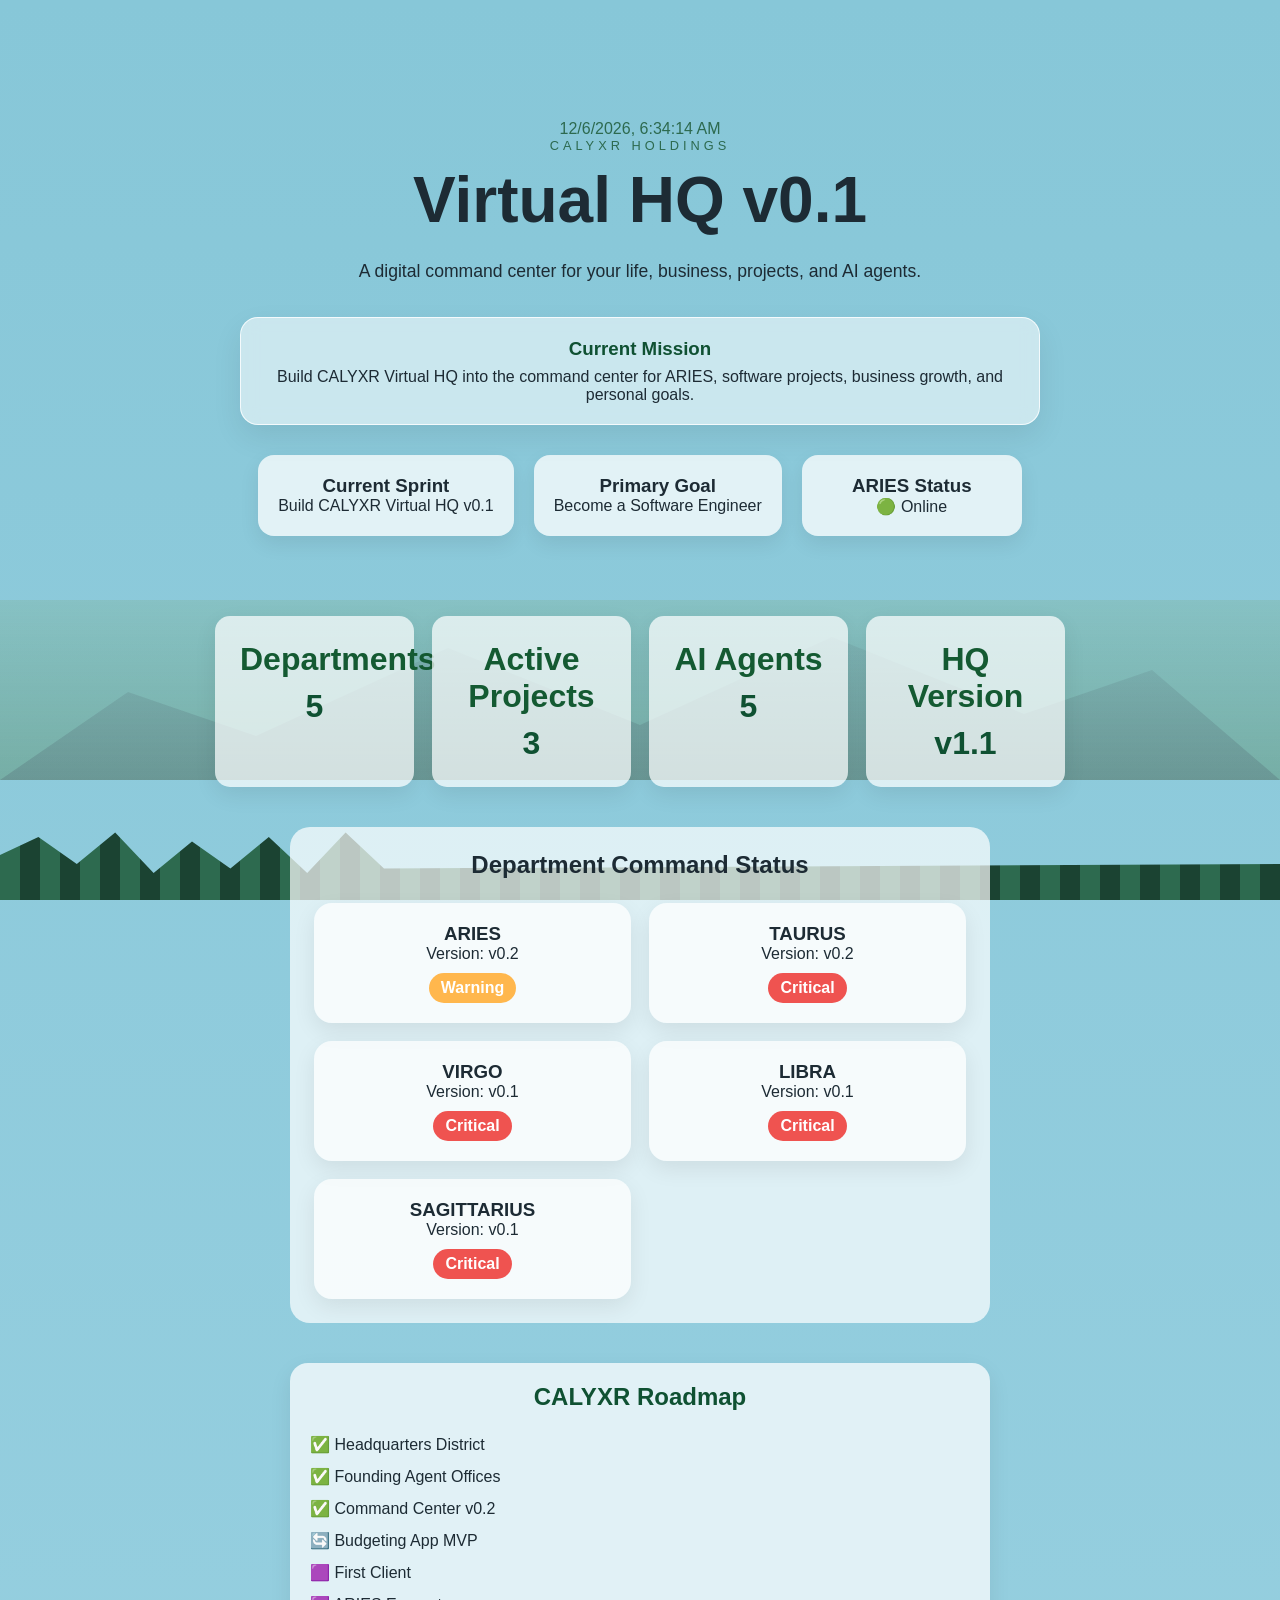
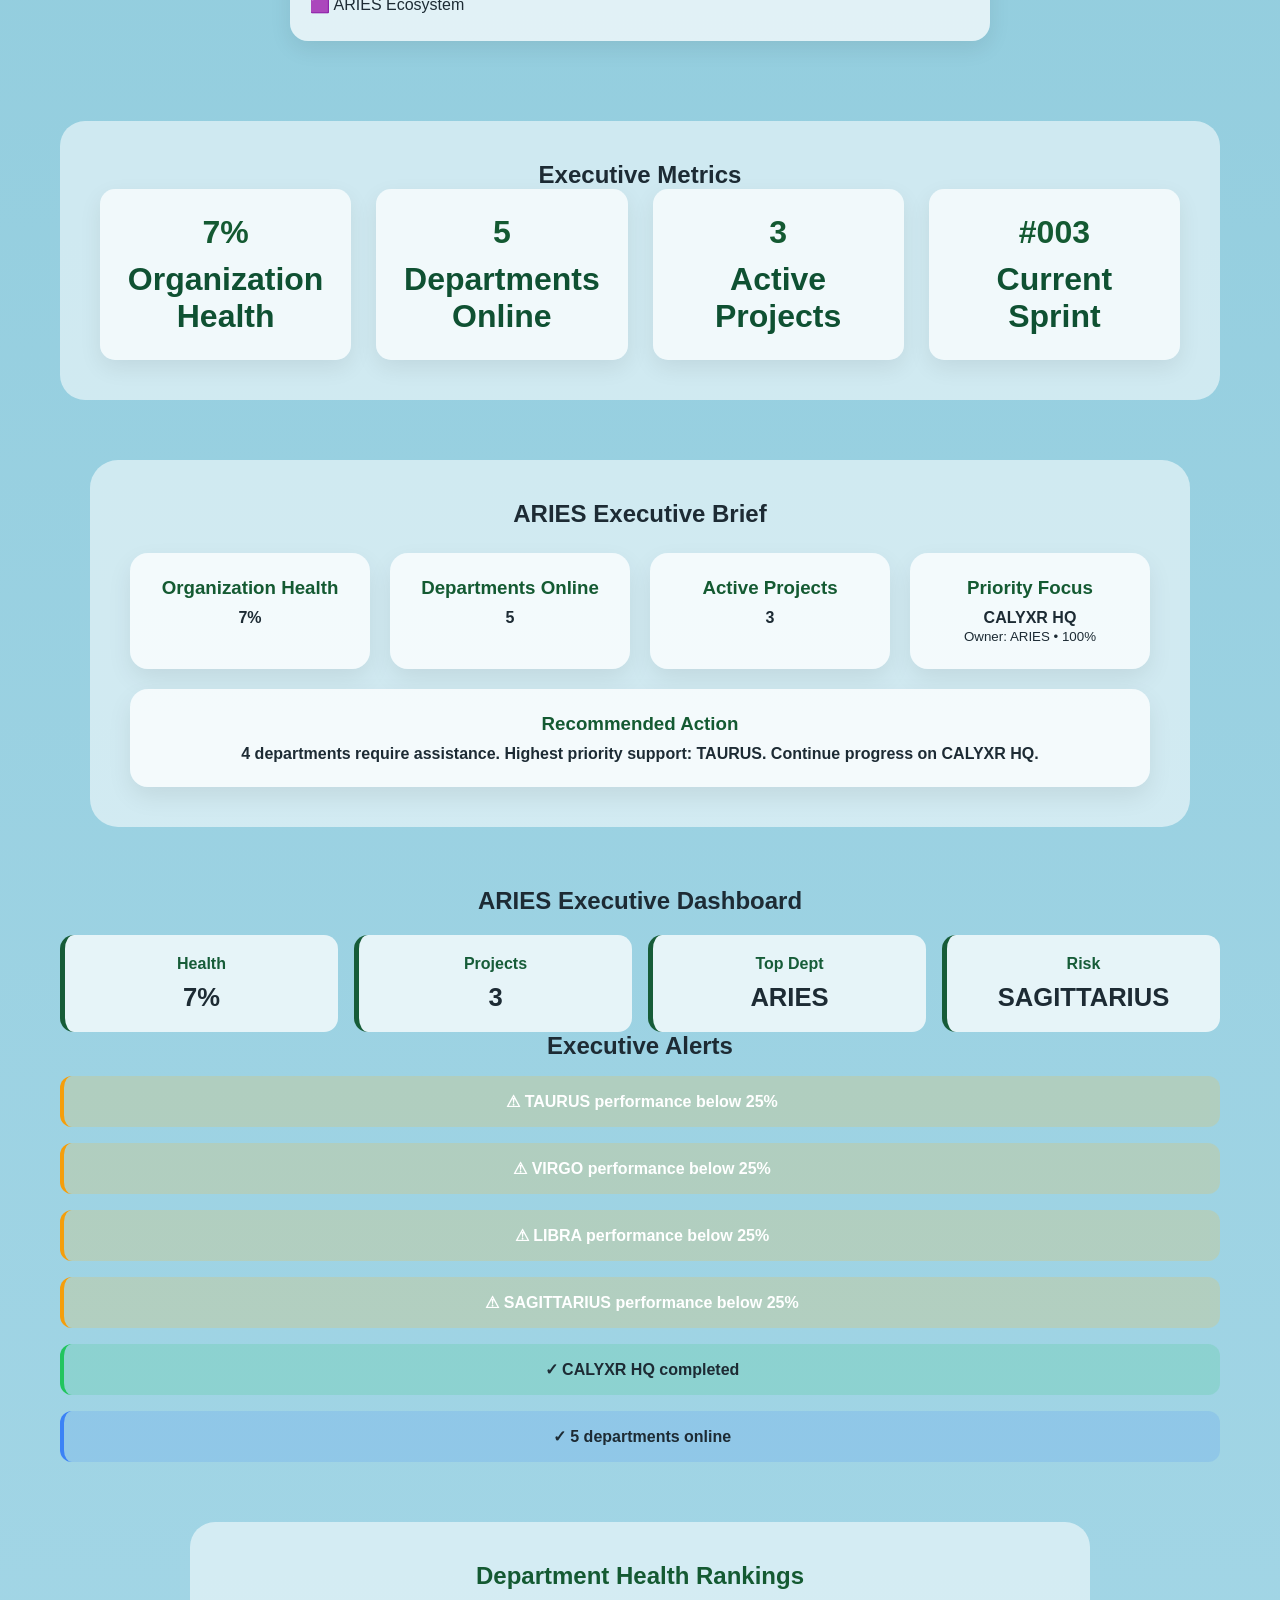
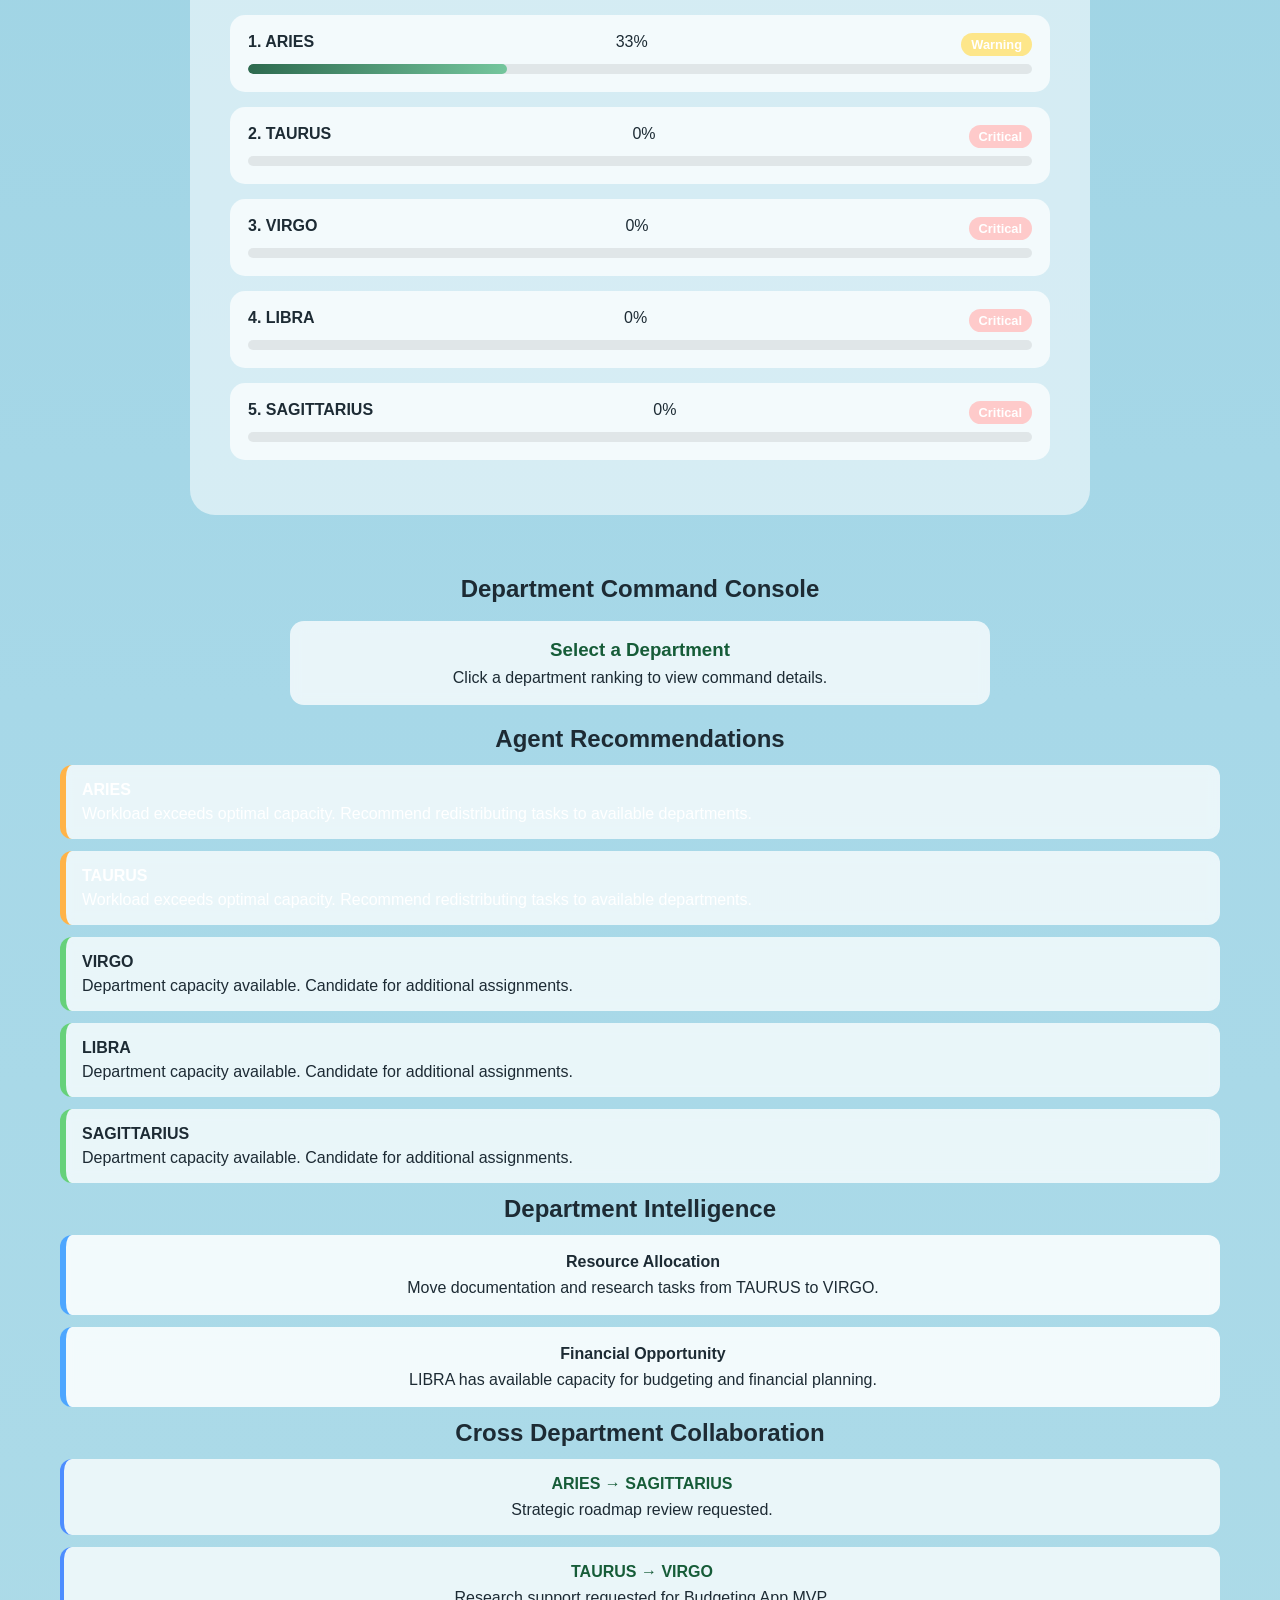
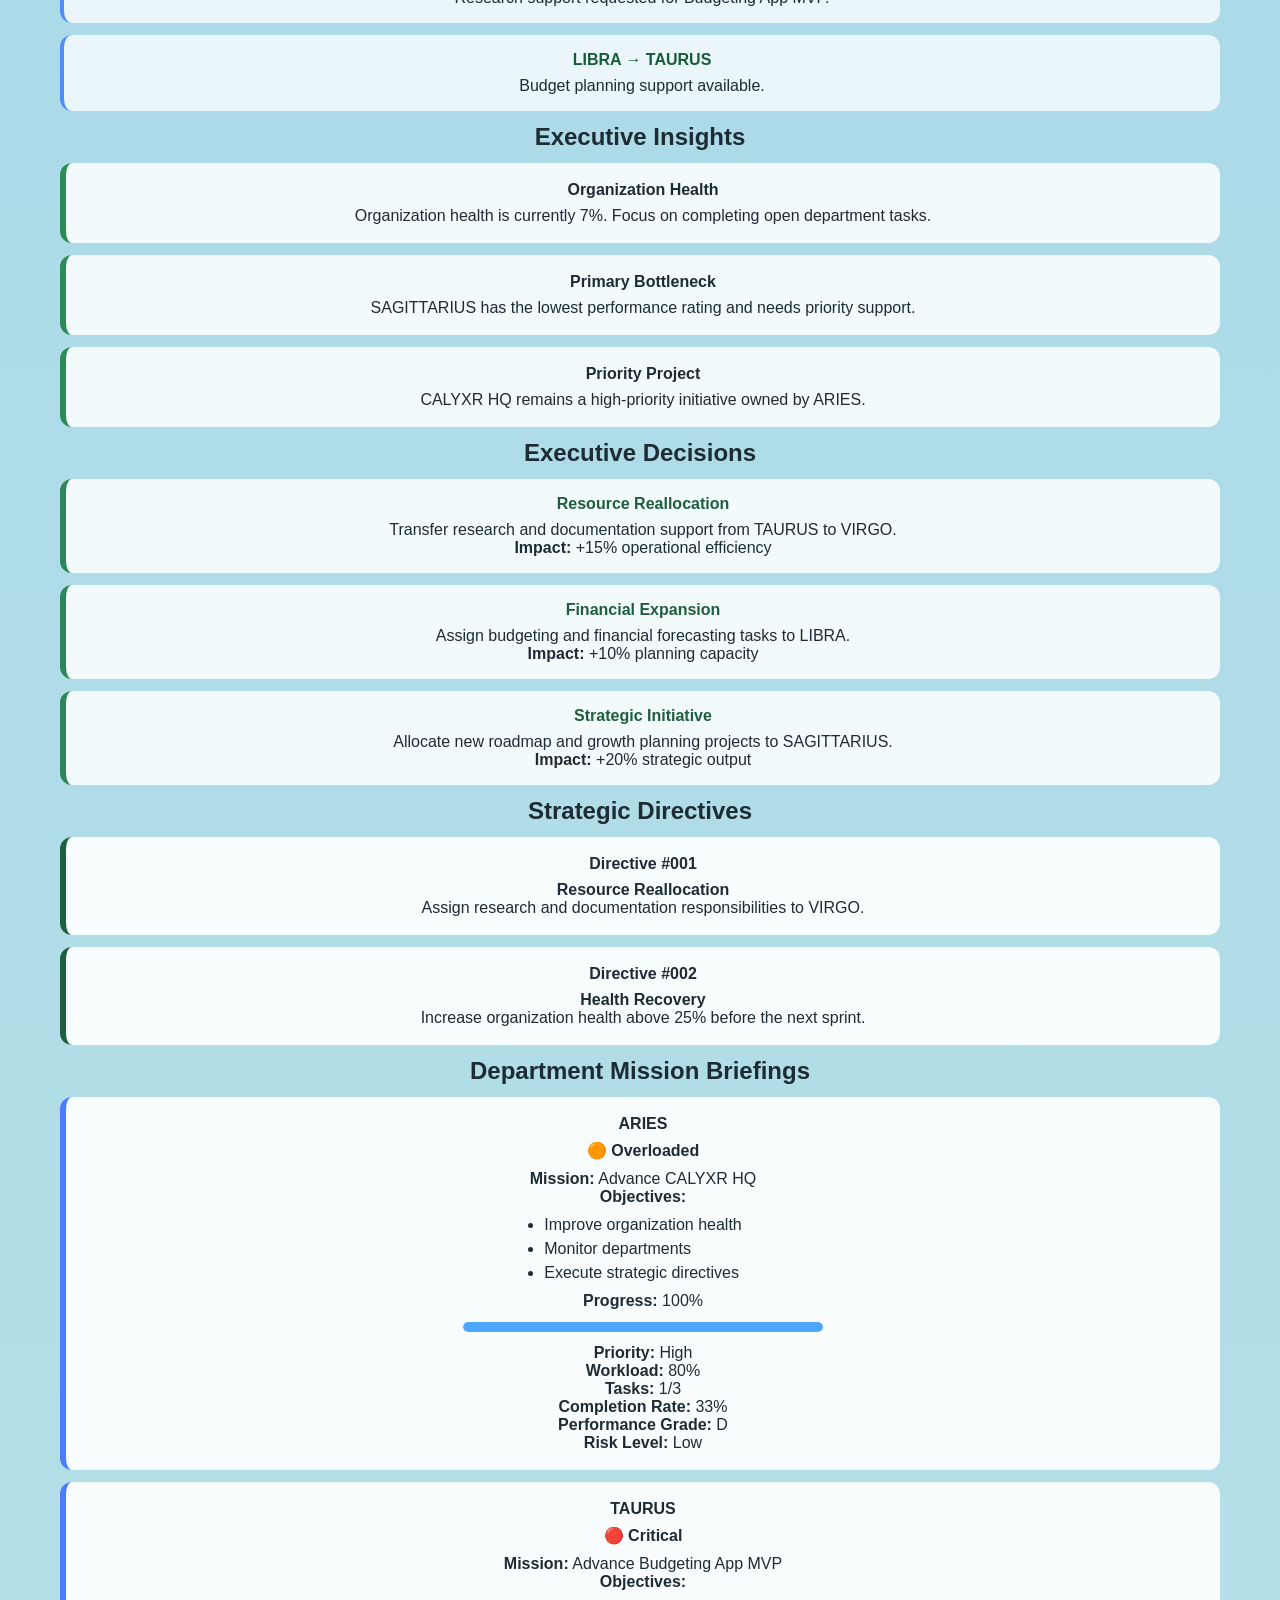
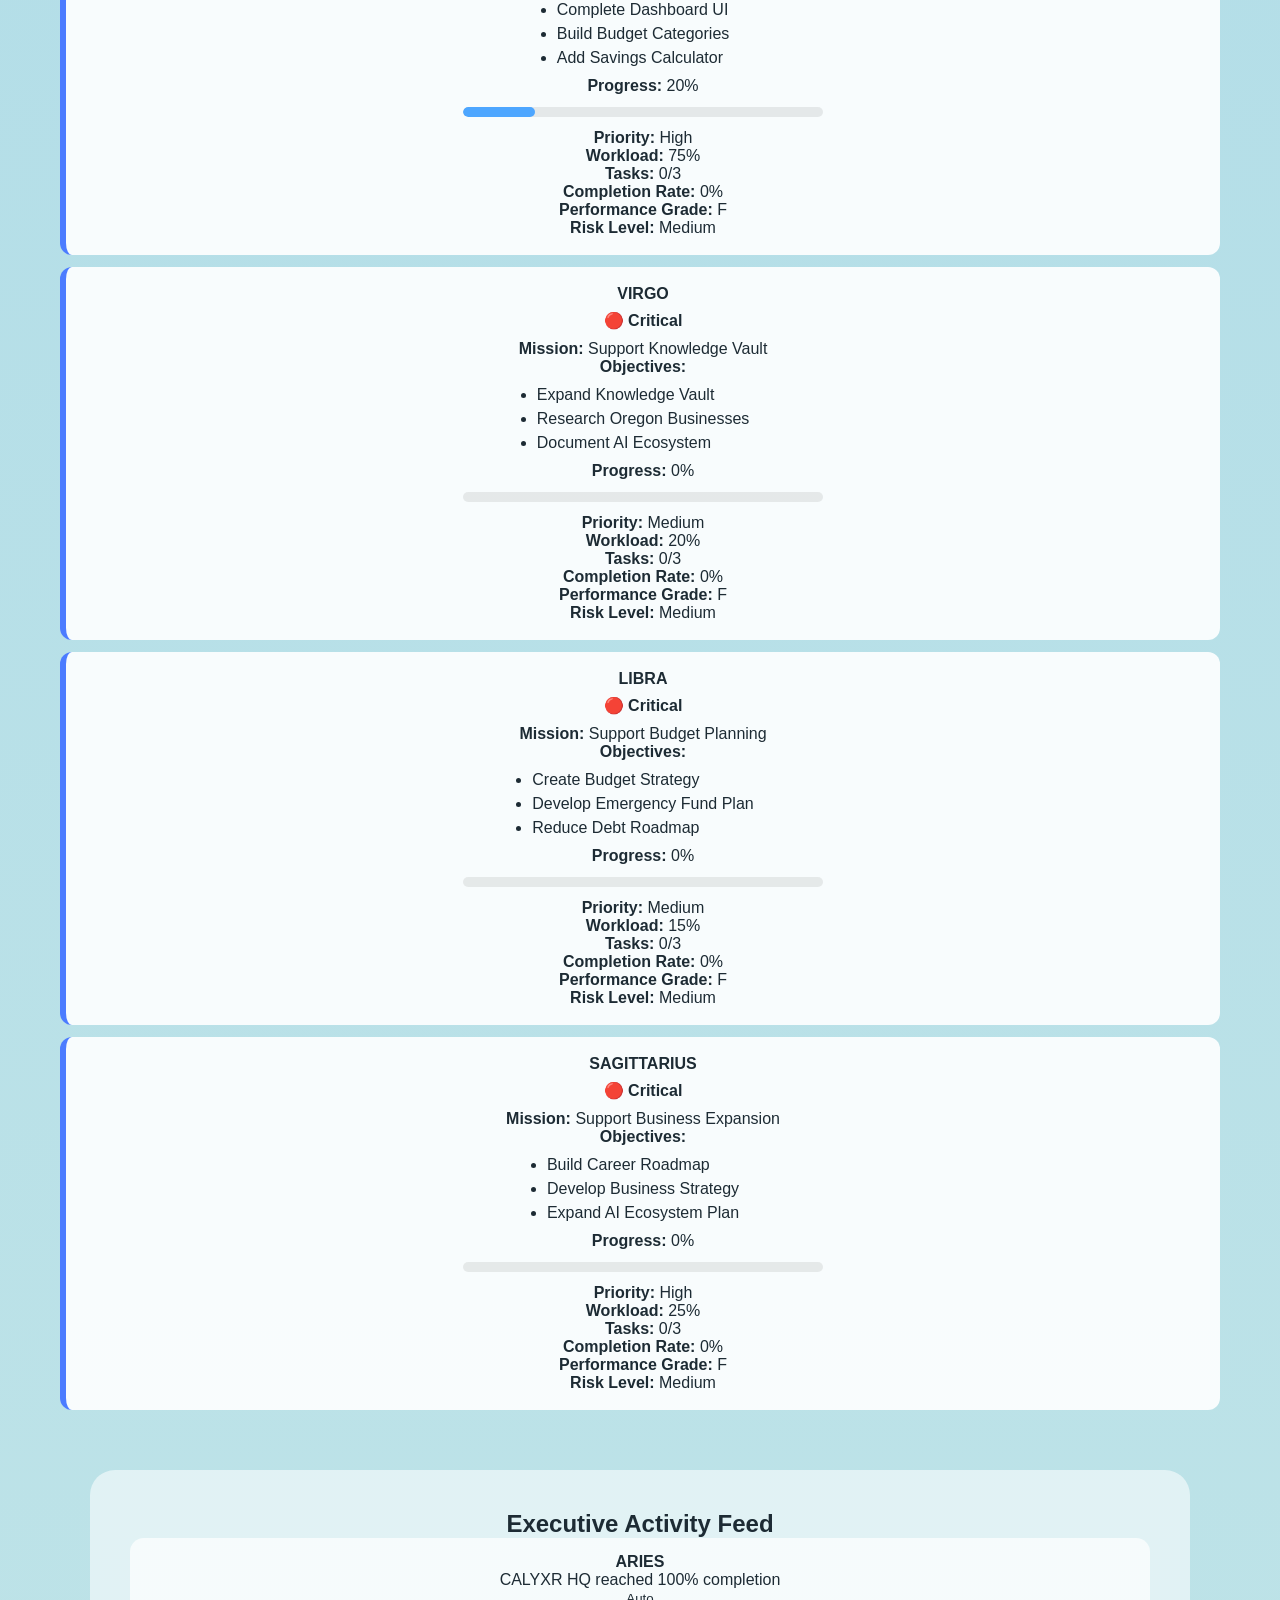
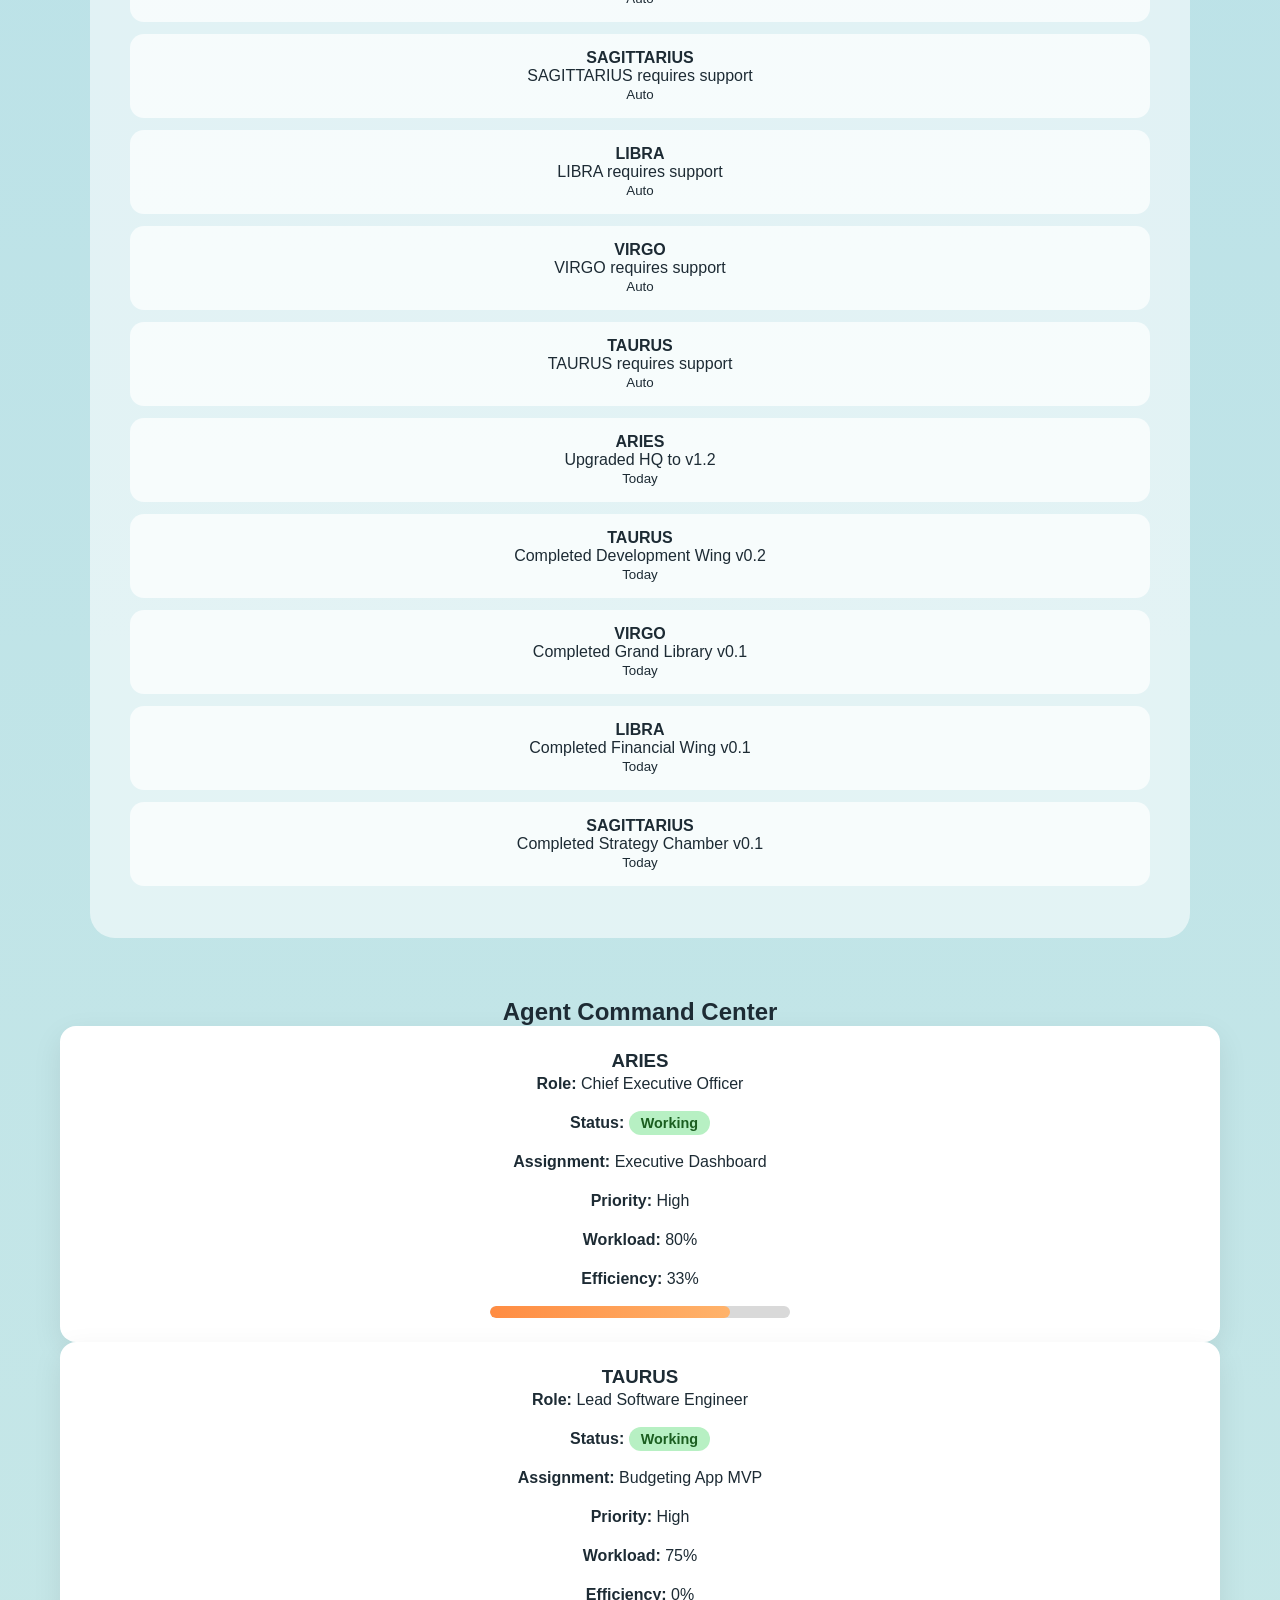
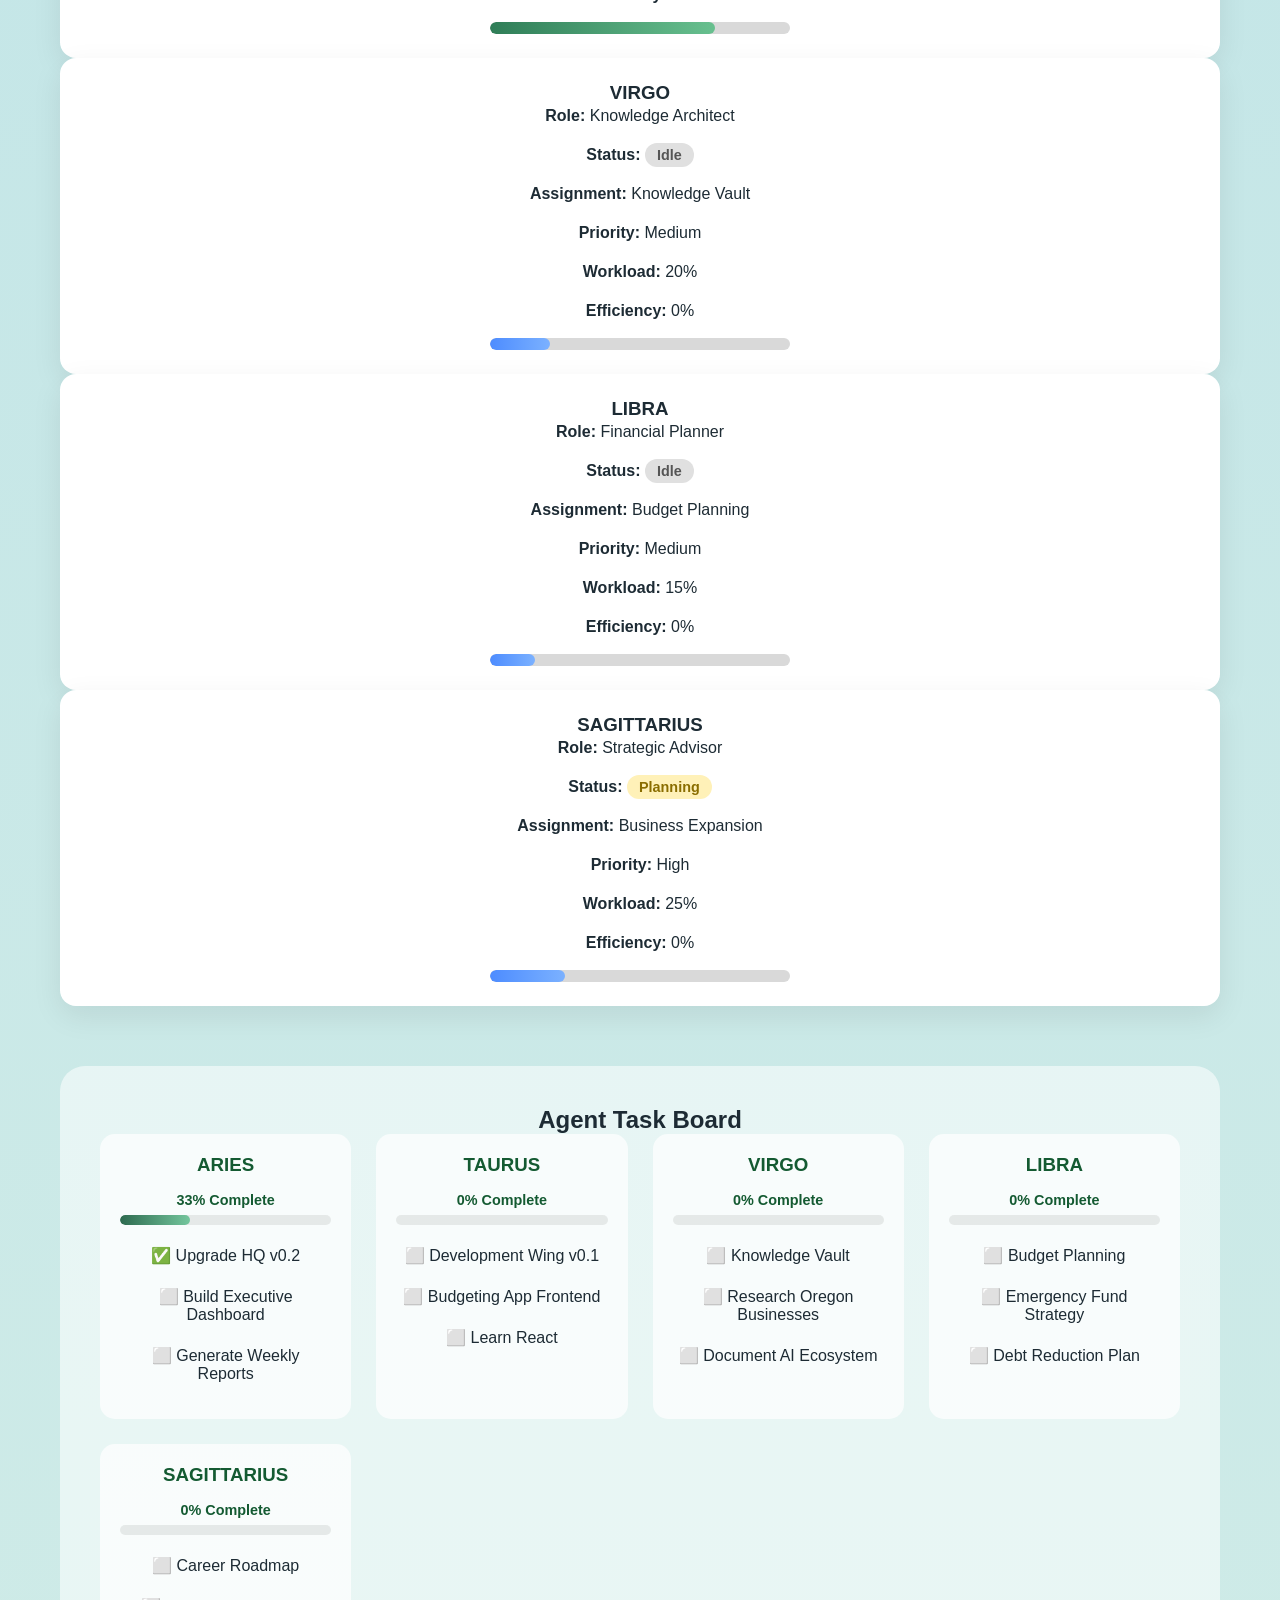
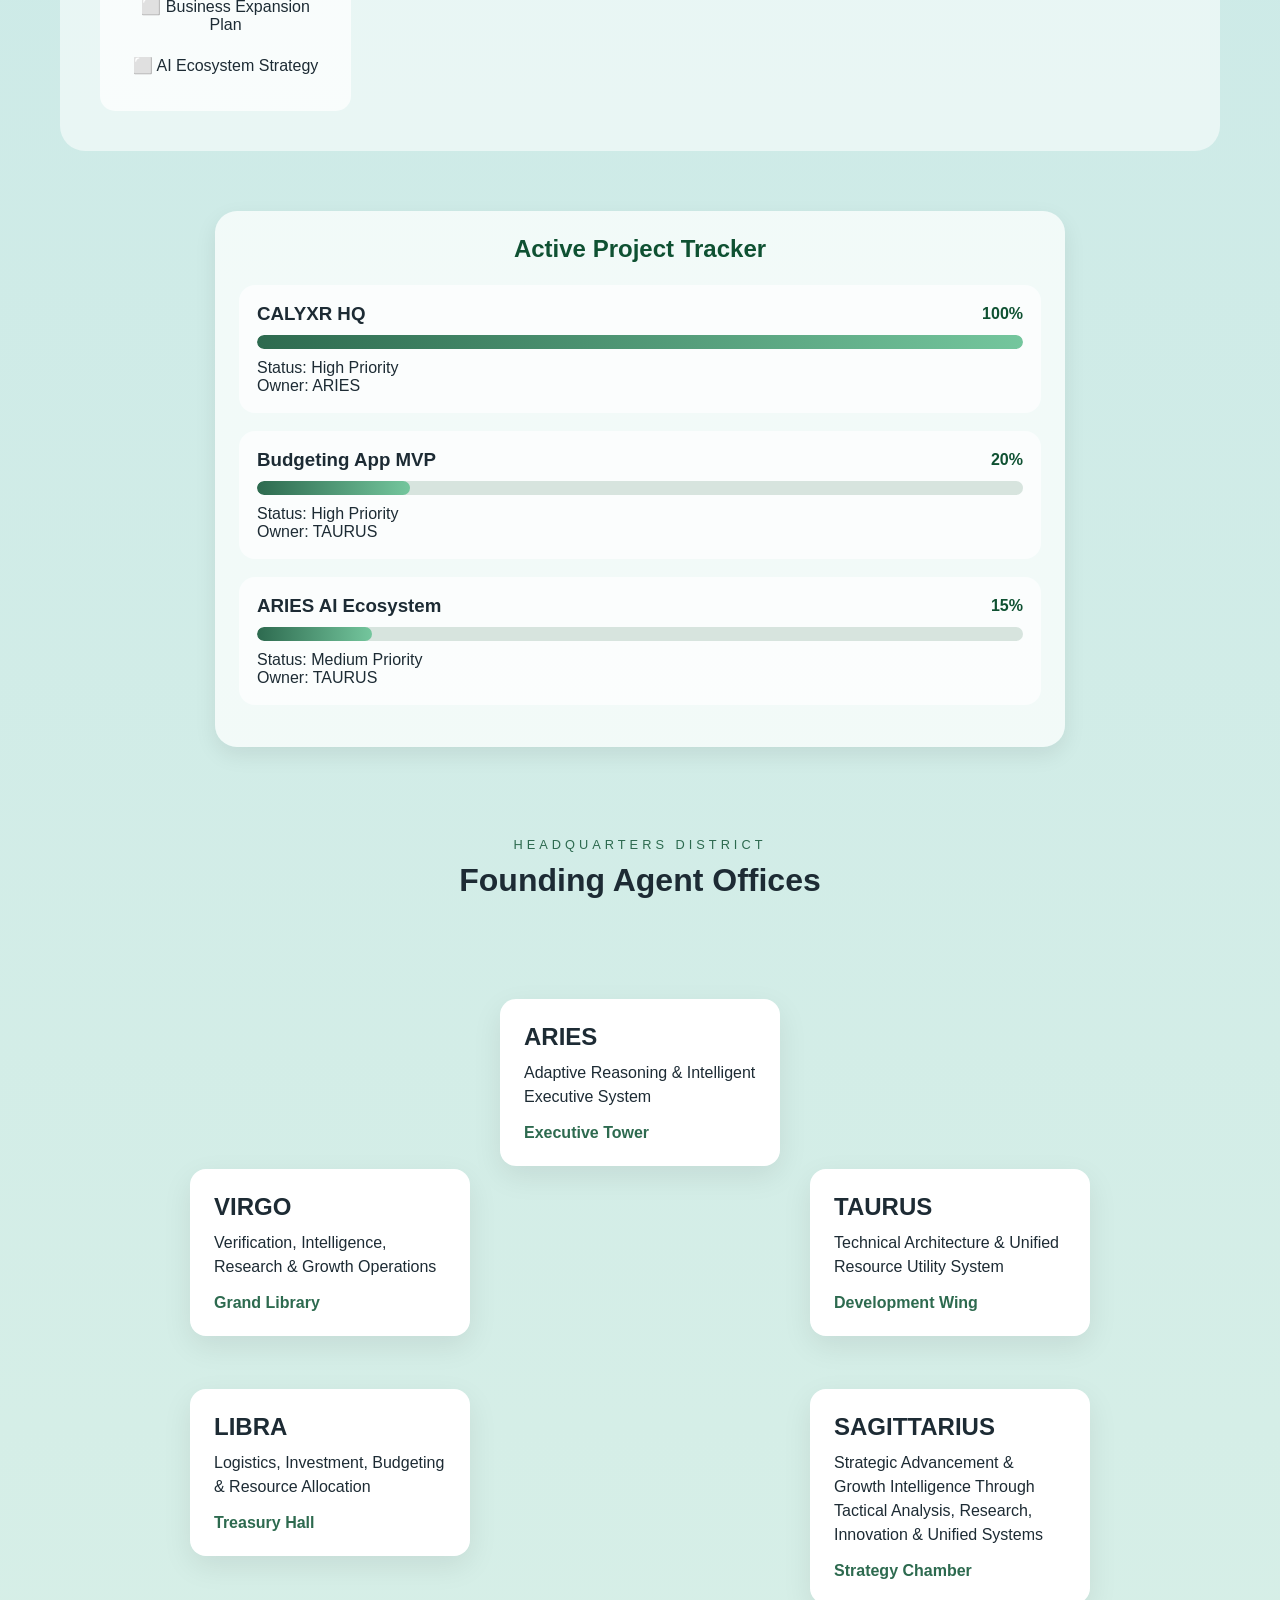
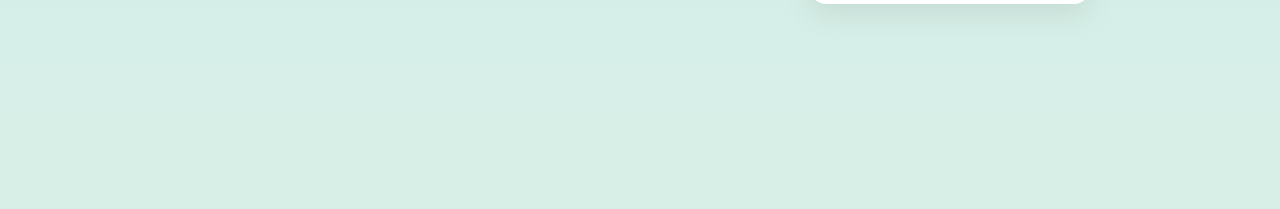
==== commit c9bd5f6d: "Add Executive KPI Dashboard Cards v0.9.1" ====
--- a/index.html
+++ b/index.html
@@ -104,6 +104,12 @@
                 </section>
 
                 <section class="panel">
+                    <h2>ARIES Executive Dashboard</h2>
+                    
+                    <div id="executive-dashboard"></div>
+                </section>
+
+                <section class="panel">
                     <h2>Executive Alerts</h2>
 
                     <div id="alerts-container"></div>
--- a/style.css
+++ b/style.css
@@ -1231,4 +1231,62 @@
 #department-details h3 {
     color: #165c38;
     margin-bottom: 8px;
+}
+
+.executive-summary {
+    text-align: center;
+    padding: 20px;
+}
+
+.executive-summary h3 {
+    color: #165c38;
+    margin-bottom: 12px;
+}
+
+.executive-summary p {
+    margin: 8px 0;
+    font-size: 1.05rem;
+}
+
+.kpi-grid {
+    display: grid;
+    grid-template-columns:
+        repeat(auto-fit, minmax(220px, 1fr));
+
+    gap: 16px;
+    margin-top: 20px;
+}
+
+.kpi-card {
+    background: rgba(255,255,255,0.75);
+    padding: 20px;
+    border-radius: 14px;
+    text-align: center;
+
+    border-left: 5px solid #165c38;
+
+    backdrop-filter: blur(6px);
+}
+
+.kpi-card h4 {
+    margin-bottom: 10px;
+    color: #165c38;
+}
+
+.kpi-card span {
+    font-size: 1.8rem;
+    font-weight: bold;
+}
+
+.kpi-card span {
+    font-size: 1.6rem;
+    font-weight: bold;
+    display: block;
+    word-break: break-word;
+}
+
+.executive-dashboard-grid {
+    display: grid;
+    grid-template-columns: repeat(2, 1fr);
+    gap: 20px;
 }
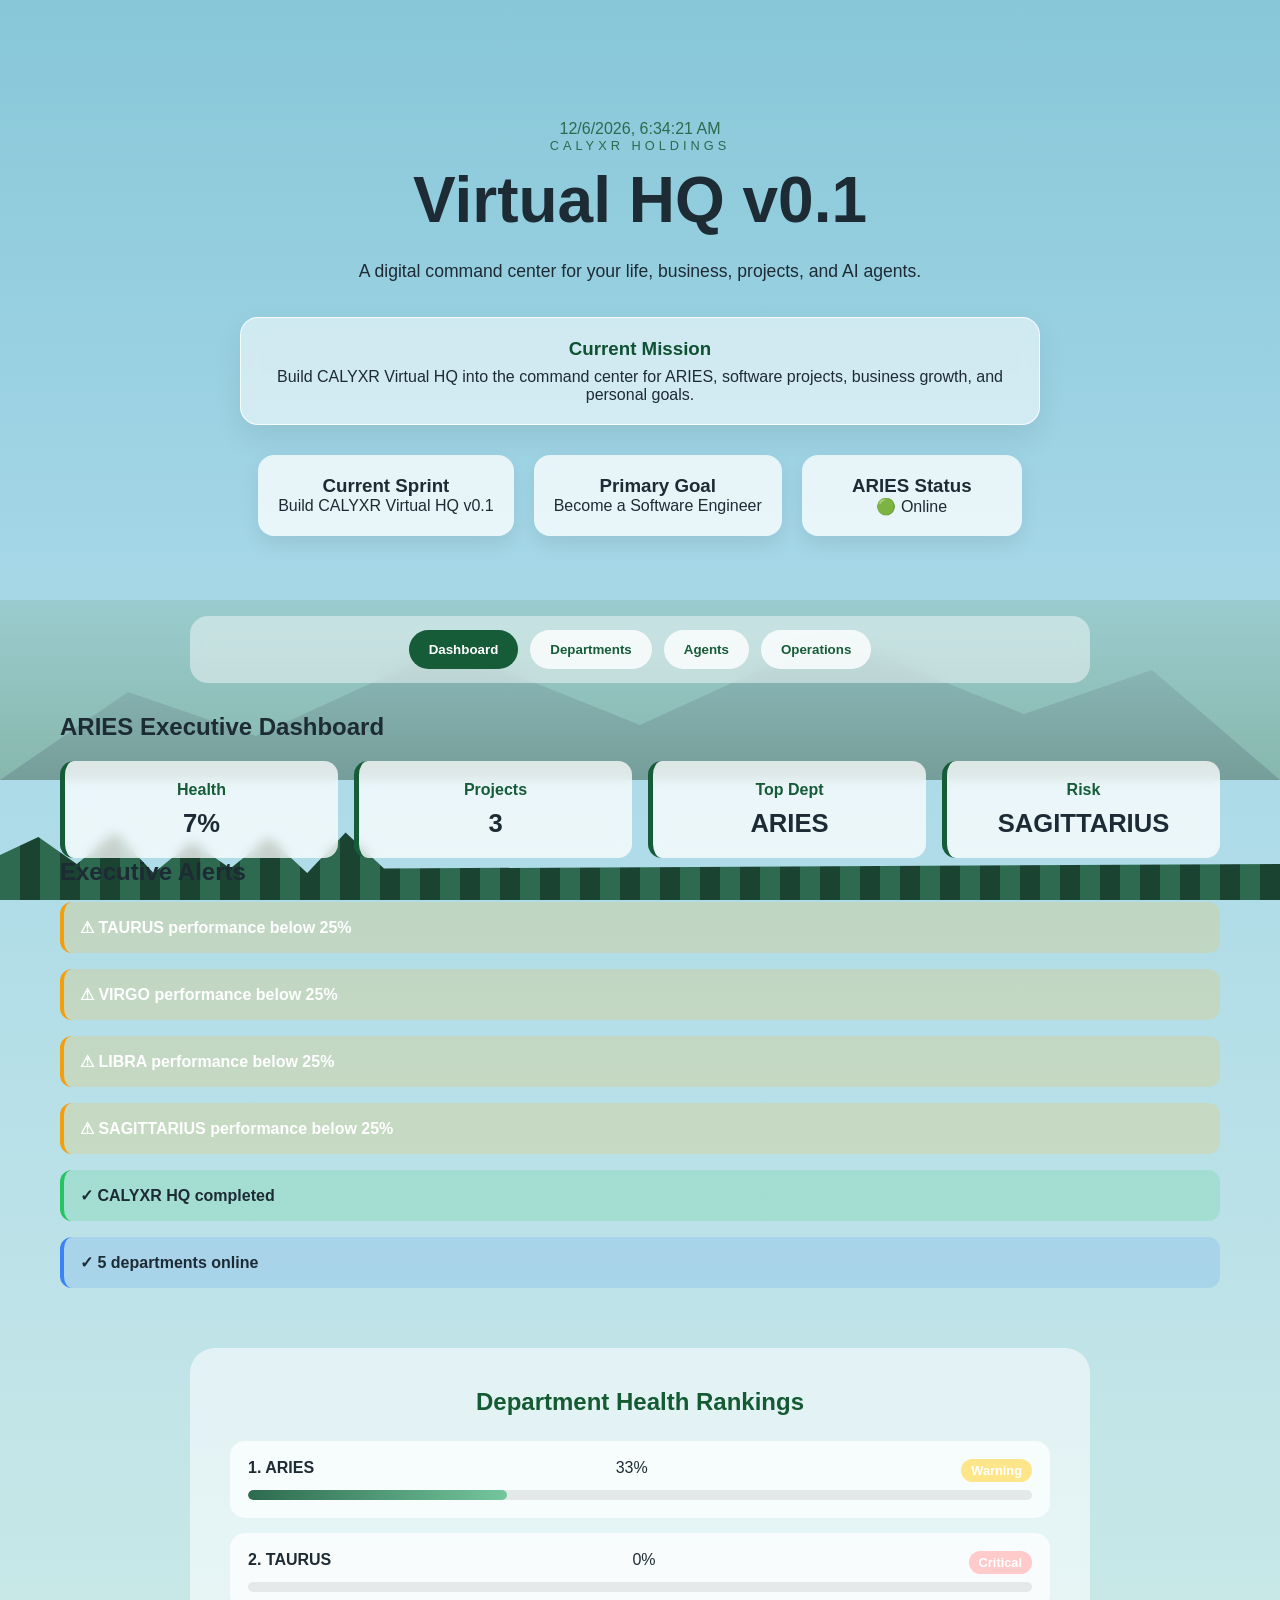
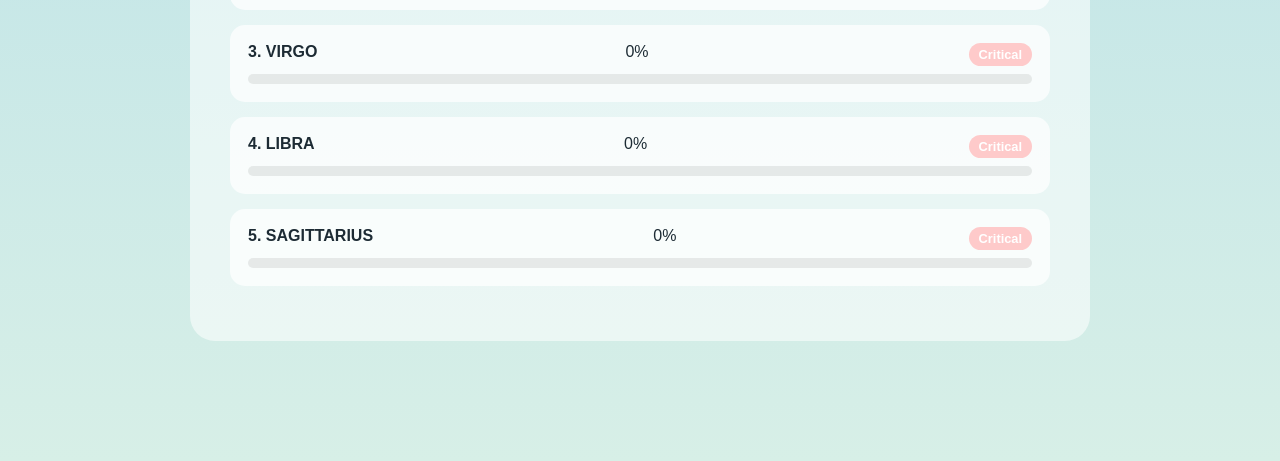
==== commit a4332159: "CALYXR HQ v0.9.5 - Executive Dashboard Complete" ====
--- a/index.html
+++ b/index.html
@@ -49,6 +49,122 @@
 
                 </section>
 
+            </section>
+
+            <nav class="executive-nav">
+                <button class="tab-button active" data-tab="dashboard">
+                    Dashboard
+                </button>
+
+                <button class="tab-button" data-tab="departments">
+                    Departments
+                </button>
+
+                <button class="tab-button" data-tab="agents">
+                    Agents
+                </button>
+
+                <button class="tab-button" data-tab="operations">
+                    Operations
+                </button>
+            </nav>
+
+            <section id="dashboard-tab" class="tab-content active">
+                <section class="panel">
+                    <h2>ARIES Executive Dashboard</h2>
+
+                    <div id="executive-dashboard"></div>
+                </section>
+
+                <section class="panel">
+                    <h2>Executive Alerts</h2>
+
+                    <div id="alerts-container"></div>
+                </section>
+
+                <section class="department-rankings">
+                    <h2>Department Health Rankings</h2>
+
+                    <div id="rankings-container"></div>
+                </section>
+
+            </section>
+
+            <section id="departments-tab" class="tab-content">
+               
+                <section class="panel">
+                    <h2>Department Command Console</h2>
+
+                    <div id="department-details">
+
+                        <h3>Select a Department</h3>
+
+                        <p>Click a department ranking to view details.</p>
+
+                    </div>
+                </section>
+
+                <section class="agent-status-board">
+
+                    <h2>Department Command Status</h2>
+
+                    <div class="department-status-grid" id="department-status-container"></div>
+
+                </section>
+
+                <section class="panel">
+                    <h2>Department Intelligence</h2>
+
+                    <div id="department-insights-container"></div>
+                </section>
+
+                <section class="panel collaboration-panel">
+                    <h2>Cross Department Collaboration</h2>
+
+                    <div id="collaboration-container">
+                    </div>
+                </section>
+
+                <section class="panel">
+                    <h2>Department Mission Briefings</h2>
+
+                    <div id="mission-briefings-container"></div>
+                </section>
+
+            </section>
+
+            <section id="agents-tab" class="tab-content">
+                
+                <section class="panel">
+                    <h2>Agent Recommendations</h2>
+                    <div id="agent-recommendations-container"></div>
+                </section>
+
+                <section class="agent-command-center">
+                    <h2>Agent Command Center</h2>
+
+                    <div id="agent-status-container"></div>
+                </section>
+
+                <section class="task-board">
+                    <h2>Agent Task Board</h2>
+
+                    <div id="task-container"></div>
+
+                </section>
+
+            </section>
+
+            <section id="operations-tab" class="tab-content">
+                
+                <section class="executive-metrics">
+
+                    <h2>Executive Metrics</h2>
+
+                    <div id="metrics-container"></div>
+
+                </section>
+                
                 <section class="metrics-panel">
 
                     <div class="metric-card">
@@ -73,84 +189,73 @@
 
                 </section>
 
-                <section class="agent-status-board">
-
-                    <h2>Department Command Status</h2>
-
-                    <div class="department-status-grid" id="department-status-container"></div>
-
-                </section>
-
-                <section class="roadmap-panel">
-
-                    <h2>CALYXR Roadmap</h2>
-
-                    <ul id="roadmap-container"></ul>
-
-                </section>
-
-                <section class="executive-metrics">
-
-                    <h2>Executive Metrics</h2>
-
-                    <div id="metrics-container"></div>
-
-                </section>
-
                 <section class="executive-brief">
                     <h2>ARIES Executive Brief</h2>
 
                     <div id="executive-brief-container"></div>
                 </section>
 
-                <section class="panel">
-                    <h2>ARIES Executive Dashboard</h2>
-                    
-                    <div id="executive-dashboard"></div>
-                </section>
-
-                <section class="panel">
-                    <h2>Executive Alerts</h2>
-
-                    <div id="alerts-container"></div>
-                </section>
-
-                <section class="department-rankings">
-                    <h2>Department Health Rankings</h2>
-
-                    <div id="rankings-container"></div>
-                </section>
-
-                <section class="panel">
-                    <h2>Department Command Console</h2>
-
-                    <div id="department-details">
-
-                        <h3>Select a Department</h3>
-
-                        <p>Click a department ranking to view details.</p>
-
-                    </div>
-                </section>
-
-                <section class="panel">
-                    <h2>Agent Recommendations</h2>
-                    <div id="agent-recommendations-container"></div>
-                </section>
-
-                <section class="panel">
-                    <h2>Department Intelligence</h2>
-
-                    <div id="department-insights-container"></div>
-                </section>
-
-                <section class="panel collaboration-panel">
-                    <h2>Cross Department Collaboration</h2>
-
-                    <div id="collaboration-container">
-                    </div>
-                </section>
-
+                <section class="roadmap-panel">
+
+                    <h2>CALYXR Roadmap</h2>
+
+                    <ul id="roadmap-container"></ul>
+
+                </section>
+
+                <section class="project-tracker">
+
+                    <h2>Active Project Tracker</h2>
+
+                    <div id="project-tracker-container"></div>
+
+                </section>
+
+                <section class="activity-feed">
+                    <h2>Executive Activity Feed</h2>
+                    <div id="activity-container"></div>
+
+                </section>
+                
+                <section class="campus-title">
+                    <p class="eyebrow">HEADQUARTERS DISTRICT</p>
+
+                    <h2>Founding Agent Offices</h2>
+                </section>
+
+                <section class="campus-map">
+                                
+                    <a href="pages/aries.html" class="agent-card building aries tower">
+                        <h2>ARIES</h2>
+                        <p>Adaptive Reasoning & Intelligent Executive System</p>
+                        <span>Executive Tower</span>
+                    </a>
+
+                    <a href="pages/taurus.html" class="agent-card building taurus dev-wing">
+                        <h2>TAURUS</h2>
+                        <p>Technical Architecture & Unified Resource Utility System</p>
+                        <span>Development Wing</span>
+                    </a>
+
+                    <a href="pages/virgo.html" class="agent-card building virgo library">
+                        <h2>VIRGO</h2>
+                        <p>Verification, Intelligence, Research & Growth Operations</p>
+                        <span>Grand Library</span>
+                    </a>
+
+                    <a href="pages/sagittarius.html" class="agent-card building sagittarius strategy">
+                        <h2>SAGITTARIUS</h2>
+                        <p>Strategic Advancement & Growth Intelligence Through Tactical Analysis, Research, Innovation & Unified Systems</p>
+                        <span>Strategy Chamber</span>
+                    </a>
+
+                    <a href="pages/libra.html" class="agent-card building libra treasury">
+                        <h2>LIBRA</h2>
+                        <p>Logistics, Investment, Budgeting & Resource Allocation</p>
+                        <span>Treasury Hall</span>
+                    </a>
+                </section>
+                
                 <section class="panel">
                     <h2>Executive Insights</h2>
 
@@ -175,81 +280,11 @@
                     <div id="strategic-directives-container"></div>
                 </section>
 
-                <section class="panel">
-                    <h2>Department Mission Briefings</h2>
-
-                    <div id="mission-briefings-container"></div>
-                </section>
-
-                <section class="activity-feed">
-                    <h2>Executive Activity Feed</h2>
-                    <div id="activity-container"></div>
-
-                </section>
-
-                <section class="agent-command-center">
-                    <h2>Agent Command Center</h2>
-
-                    <div id="agent-status-container"></div>
-                </section>
-
-                <section class="task-board">
-                    <h2>Agent Task Board</h2>
-
-                    <div id="task-container"></div>
-
-                </section>
-            </section>
-
-            <section class="project-tracker">
-
-                <h2>Active Project Tracker</h2>
-
-                <div id="project-tracker-container"></div>
-
             </section>
 
             
+
             
-            <section class="campus-title">
-                <p class="eyebrow">HEADQUARTERS DISTRICT</p>
-                <h2>Founding Agent Offices</h2>
-            </section>
-
-            <section class="campus-map">
-                
-                
-                
-                <a href="pages/aries.html" class="agent-card building aries tower">
-                    <h2>ARIES</h2>
-                    <p>Adaptive Reasoning & Intelligent Executive System</p>
-                    <span>Executive Tower</span>
-                </a>
-
-                <a href="pages/taurus.html" class="agent-card building taurus dev-wing">
-                    <h2>TAURUS</h2>
-                    <p>Technical Architecture & Unified Resource Utility System</p>
-                    <span>Development Wing</span>
-                </a>
-
-                <a href="pages/virgo.html" class="agent-card building virgo library">
-                    <h2>VIRGO</h2>
-                    <p>Verification, Intelligence, Research & Growth Operations</p>
-                    <span>Grand Library</span>
-                </a>
-
-                <a href="pages/sagittarius.html" class="agent-card building sagittarius strategy">
-                    <h2>SAGITTARIUS</h2>
-                    <p>Strategic Advancement & Growth Intelligence Through Tactical Analysis, Research, Innovation & Unified Systems</p>
-                    <span>Strategy Chamber</span>
-                </a>
-
-                <a href="pages/libra.html" class="agent-card building libra treasury">
-                    <h2>LIBRA</h2>
-                    <p>Logistics, Investment, Budgeting & Resource Allocation</p>
-                    <span>Treasury Hall</span>
-                </a>
-            </section>
         </main>
 
         <script src="scripts/data.js"></script>
--- a/style.css
+++ b/style.css
@@ -1289,4 +1289,55 @@
     display: grid;
     grid-template-columns: repeat(2, 1fr);
     gap: 20px;
+}
+
+.executive-nav {
+    display: flex;
+    justify-content: center;
+    flex-wrap: wrap;
+    gap: 12px;
+
+    margin: 30px auto;
+    padding: 14px;
+
+    max-width: 900px;
+
+    background: rgba(255,255,255,0.45);
+    border-radius: 18px;
+
+    backdrop-filter: blur(8px);
+}
+
+.tab-button {
+    padding: 12px 20px;
+
+    border: none;
+    border-radius: 999px;
+
+    background: rgba(255,255,255,0.8);
+
+    color: #165c38;
+    font-weight: 700;
+
+    cursor: pointer;
+
+    transition: transform 0.2s ease, background 0.2s ease;
+}
+
+.tab-button:hover {
+    transform: translateY(-2px);
+    background: rgba(255,255,255,1);
+}
+
+.tab-button.active {
+    background: #165c38;
+    color: white;
+}
+
+.tab-content {
+    display: none;
+}
+
+.tab-content.active {
+    display: block;
 }
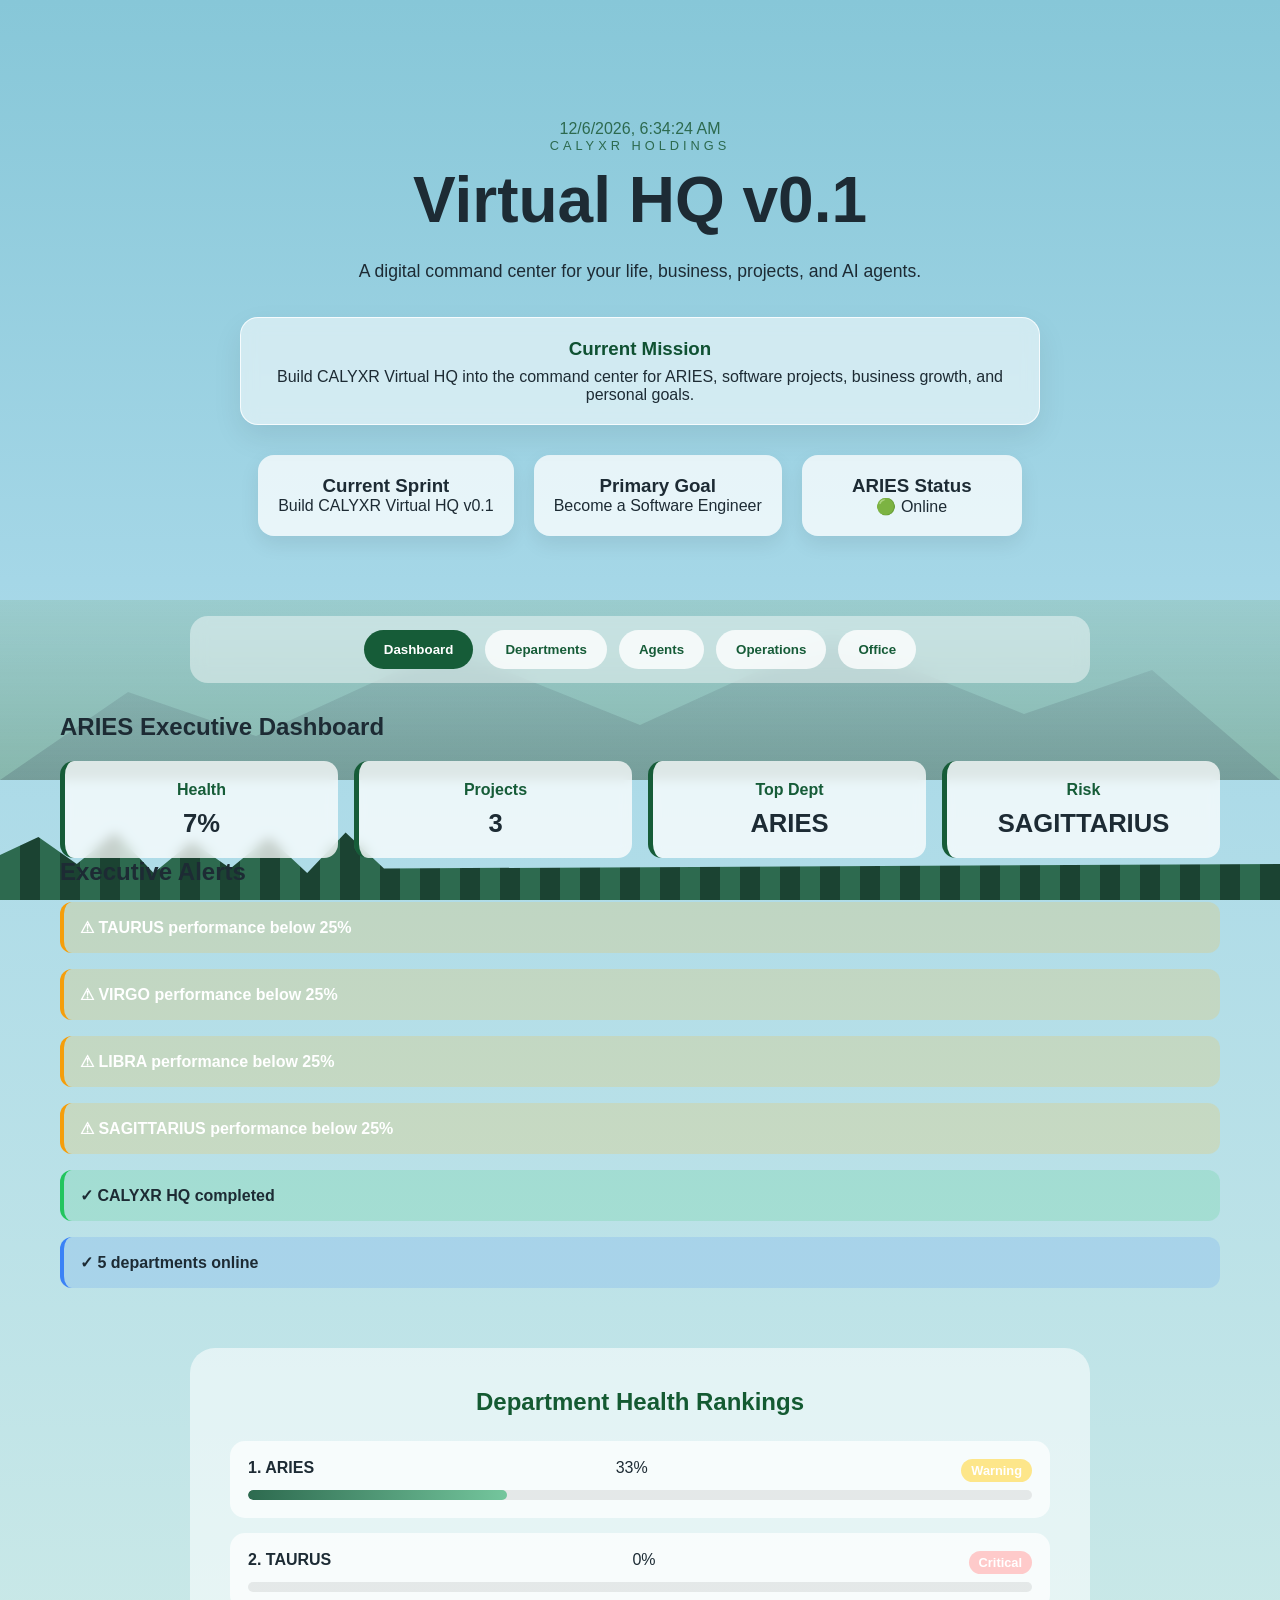
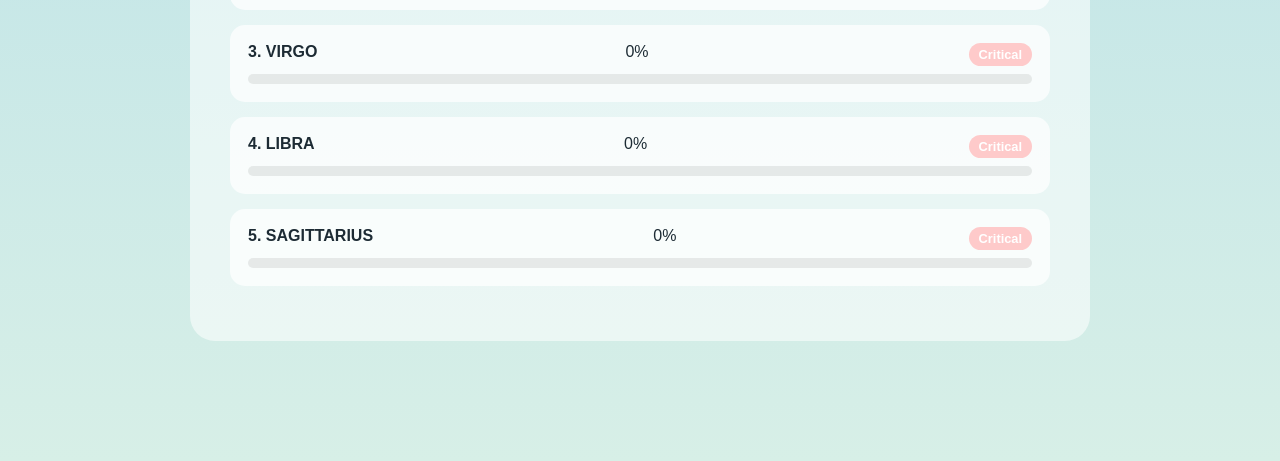
==== commit 21e2ac46: "Add Pixel Office autonomous agent simulation tab v1.0 New "Office" tab renders the five agents as pi" ====
--- a/index.html
+++ b/index.html
@@ -67,6 +67,10 @@
                 <button class="tab-button" data-tab="operations">
                     Operations
                 </button>
+
+                <button class="tab-button" data-tab="office">
+                    Office
+                </button>
             </nav>
 
             <section id="dashboard-tab" class="tab-content active">
@@ -282,12 +286,26 @@
 
             </section>
 
-            
-
-            
+            <section id="office-tab" class="tab-content">
+
+                <section class="campus-title">
+                    <p class="eyebrow">HIDDEN BACKEND</p>
+
+                    <h2>The Office</h2>
+                </section>
+
+                <section class="panel office-panel">
+                    <p class="office-hint">Watch ARIES and the team move between rooms based on their live status and workload. Click an agent to inspect them.</p>
+
+                    <div id="pixel-office"></div>
+                </section>
+
+            </section>
+
         </main>
 
         <script src="scripts/data.js"></script>
         <script src="script.js"></script>
+        <script src="scripts/pixel-office.js"></script>
     </body>
 </html>
--- a/style.css
+++ b/style.css
@@ -1340,4 +1340,146 @@
 
 .tab-content.active {
     display: block;
+}
+
+/* Pixel Office */
+
+.office-panel {
+  max-width: 800px;
+  margin: 0 auto 80px;
+  text-align: center;
+}
+
+.office-hint {
+  margin-bottom: 20px;
+  color: #2c3e50;
+}
+
+#pixel-office {
+  position: relative;
+  width: 100%;
+  max-width: 800px;
+  height: 640px;
+  margin: 0 auto;
+  overflow: auto;
+
+  background: #2b2f36;
+  border: 4px solid #14161a;
+  box-shadow: 6px 6px 0 rgba(0, 0, 0, 0.4);
+
+  font-family: "Courier New", Courier, monospace;
+}
+
+.office-room {
+  position: absolute;
+  width: 160px;
+  height: 120px;
+
+  border: 3px solid #6b7280;
+  background: rgba(255, 255, 255, 0.04);
+}
+
+.office-room-label {
+  position: absolute;
+  top: 6px;
+  left: 8px;
+  font-size: 0.7rem;
+  color: #d1d5db;
+  letter-spacing: 1px;
+}
+
+.office-room-aries {
+  border-color: #2d6a4f;
+}
+
+.office-room-taurus {
+  border-color: #3a6ea5;
+}
+
+.office-room-virgo {
+  border-color: #7c5cbf;
+}
+
+.office-room-libra {
+  border-color: #b8860b;
+}
+
+.office-room-sagittarius {
+  border-color: #c0562f;
+}
+
+.office-agent-layer {
+  position: absolute;
+  inset: 0;
+}
+
+.office-agent {
+  position: absolute;
+  width: 28px;
+  height: 28px;
+
+  display: flex;
+  align-items: center;
+  justify-content: center;
+
+  color: white;
+  font-size: 0.65rem;
+  font-weight: bold;
+
+  border: 2px solid #14161a;
+  box-shadow: 3px 3px 0 rgba(0, 0, 0, 0.4);
+
+  cursor: pointer;
+
+  transition: left 1.2s linear, top 1.2s linear;
+}
+
+.office-agent-aries {
+  background: #2d6a4f;
+}
+
+.office-agent-taurus {
+  background: #3a6ea5;
+}
+
+.office-agent-virgo {
+  background: #7c5cbf;
+}
+
+.office-agent-libra {
+  background: #b8860b;
+}
+
+.office-agent-sagittarius {
+  background: #c0562f;
+}
+
+.office-agent.meeting {
+  box-shadow: 0 0 0 3px #ffd54f, 3px 3px 0 rgba(0, 0, 0, 0.4);
+}
+
+.office-tooltip {
+  position: absolute;
+  z-index: 5;
+
+  min-width: 180px;
+  padding: 10px 12px;
+
+  background: #14161a;
+  color: #f3f4f6;
+  border: 2px solid #ffd54f;
+  box-shadow: 4px 4px 0 rgba(0, 0, 0, 0.5);
+
+  font-family: "Courier New", Courier, monospace;
+  text-align: left;
+}
+
+.office-tooltip h4 {
+  margin-bottom: 6px;
+  color: #ffd54f;
+}
+
+.office-tooltip p {
+  font-size: 0.8rem;
+  margin: 2px 0;
 }
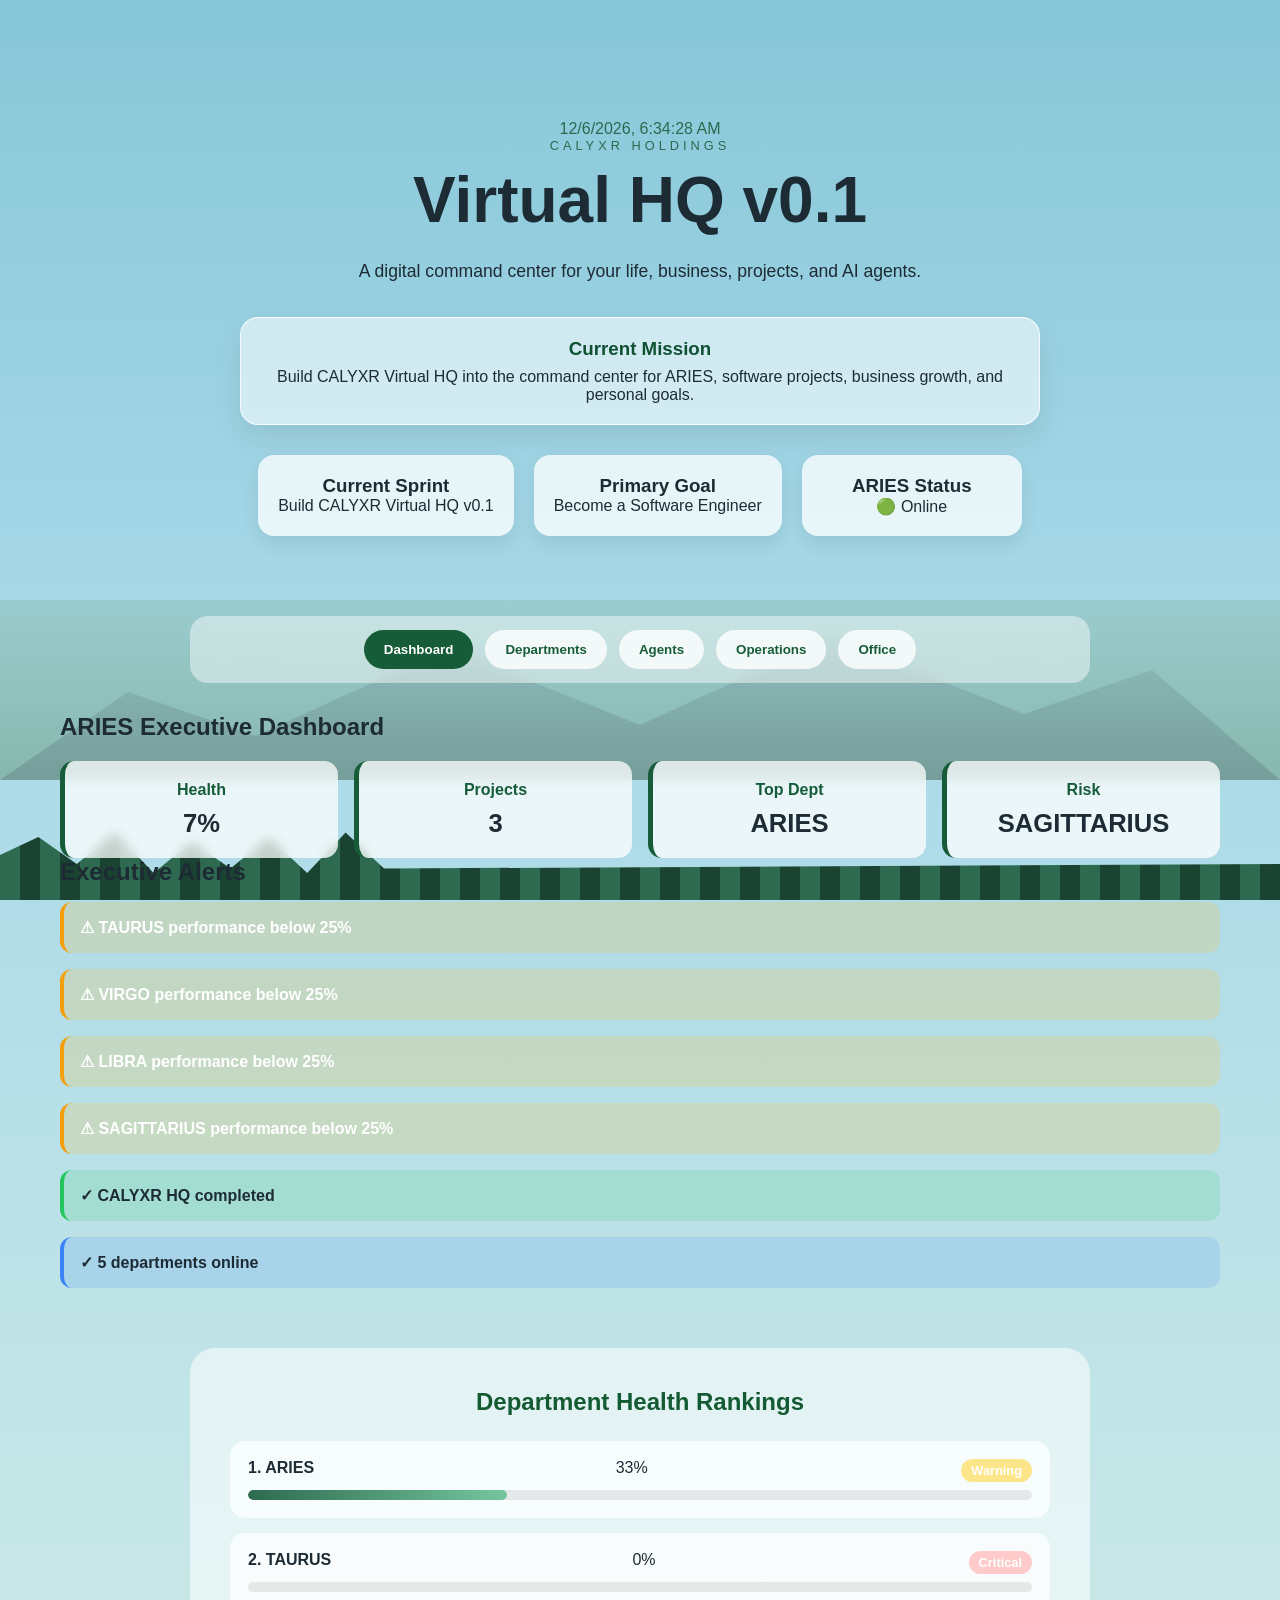
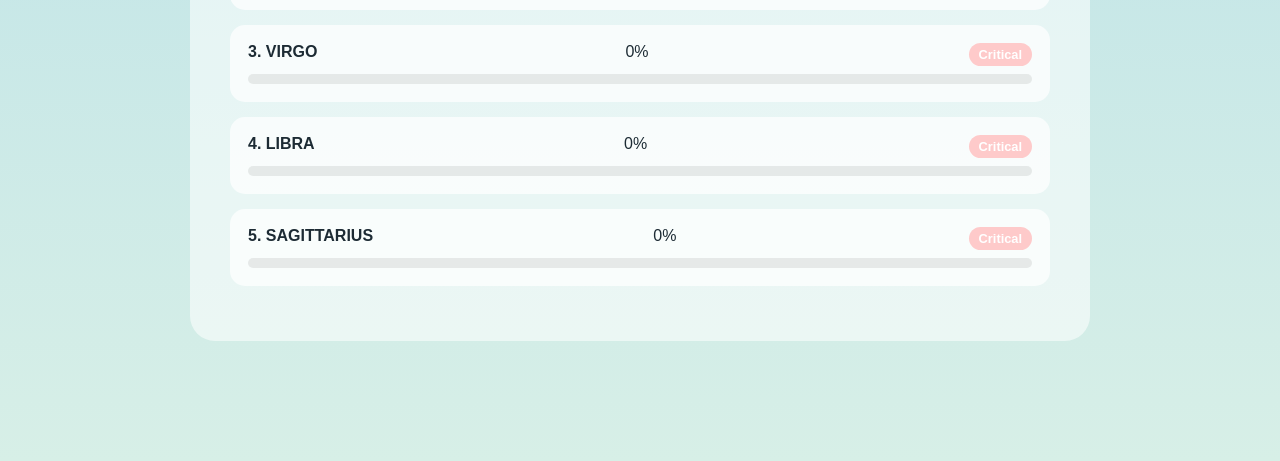
==== commit 5d64d477: "Rewrite Pixel Office as a canvas-rendered 3-floor building Replaces the flat DOM/CSS office scene wi" ====
--- a/index.html
+++ b/index.html
@@ -295,9 +295,13 @@
                 </section>
 
                 <section class="panel office-panel">
-                    <p class="office-hint">Watch ARIES and the team move between rooms based on their live status and workload. Click an agent to inspect them.</p>
-
-                    <div id="pixel-office"></div>
+                    <p class="office-hint">Click a floor to walk in, click a room to look inside, click an agent to inspect them.</p>
+
+                    <canvas id="office-canvas" width="800" height="600"></canvas>
+
+                    <div id="office-info-panel">
+                        <p class="office-info-hint">Click an agent to inspect them.</p>
+                    </div>
                 </section>
 
             </section>
--- a/style.css
+++ b/style.css
@@ -1355,131 +1355,50 @@
   color: #2c3e50;
 }
 
-#pixel-office {
-  position: relative;
+#office-canvas {
   width: 100%;
   max-width: 800px;
-  height: 640px;
-  margin: 0 auto;
-  overflow: auto;
+  height: auto;
+  aspect-ratio: 4 / 3;
 
   background: #2b2f36;
   border: 4px solid #14161a;
   box-shadow: 6px 6px 0 rgba(0, 0, 0, 0.4);
 
-  font-family: "Courier New", Courier, monospace;
-}
-
-.office-room {
-  position: absolute;
-  width: 160px;
-  height: 120px;
-
-  border: 3px solid #6b7280;
-  background: rgba(255, 255, 255, 0.04);
-}
-
-.office-room-label {
-  position: absolute;
-  top: 6px;
-  left: 8px;
-  font-size: 0.7rem;
-  color: #d1d5db;
-  letter-spacing: 1px;
-}
-
-.office-room-aries {
-  border-color: #2d6a4f;
-}
-
-.office-room-taurus {
-  border-color: #3a6ea5;
-}
-
-.office-room-virgo {
-  border-color: #7c5cbf;
-}
-
-.office-room-libra {
-  border-color: #b8860b;
-}
-
-.office-room-sagittarius {
-  border-color: #c0562f;
-}
-
-.office-agent-layer {
-  position: absolute;
-  inset: 0;
-}
-
-.office-agent {
-  position: absolute;
-  width: 28px;
-  height: 28px;
-
-  display: flex;
-  align-items: center;
-  justify-content: center;
-
-  color: white;
-  font-size: 0.65rem;
-  font-weight: bold;
-
-  border: 2px solid #14161a;
-  box-shadow: 3px 3px 0 rgba(0, 0, 0, 0.4);
-
   cursor: pointer;
-
-  transition: left 1.2s linear, top 1.2s linear;
-}
-
-.office-agent-aries {
-  background: #2d6a4f;
-}
-
-.office-agent-taurus {
-  background: #3a6ea5;
-}
-
-.office-agent-virgo {
-  background: #7c5cbf;
-}
-
-.office-agent-libra {
-  background: #b8860b;
-}
-
-.office-agent-sagittarius {
-  background: #c0562f;
-}
-
-.office-agent.meeting {
-  box-shadow: 0 0 0 3px #ffd54f, 3px 3px 0 rgba(0, 0, 0, 0.4);
-}
-
-.office-tooltip {
-  position: absolute;
-  z-index: 5;
-
-  min-width: 180px;
-  padding: 10px 12px;
+}
+
+#office-info-panel {
+  max-width: 800px;
+  min-height: 90px;
+  margin: 16px auto 0;
+  padding: 10px 14px;
 
   background: #14161a;
   color: #f3f4f6;
   border: 2px solid #ffd54f;
-  box-shadow: 4px 4px 0 rgba(0, 0, 0, 0.5);
+  box-shadow: 4px 4px 0 rgba(0, 0, 0, 0.4);
 
   font-family: "Courier New", Courier, monospace;
   text-align: left;
 }
 
-.office-tooltip h4 {
+#office-info-panel h4 {
   margin-bottom: 6px;
   color: #ffd54f;
 }
 
-.office-tooltip p {
-  font-size: 0.8rem;
+.office-info-job {
+  font-size: 0.65rem;
+  font-weight: normal;
+  color: #9ca3af;
+}
+
+#office-info-panel p {
+  font-size: 0.85rem;
   margin: 2px 0;
+}
+
+.office-info-hint {
+  color: #9ca3af;
 }
